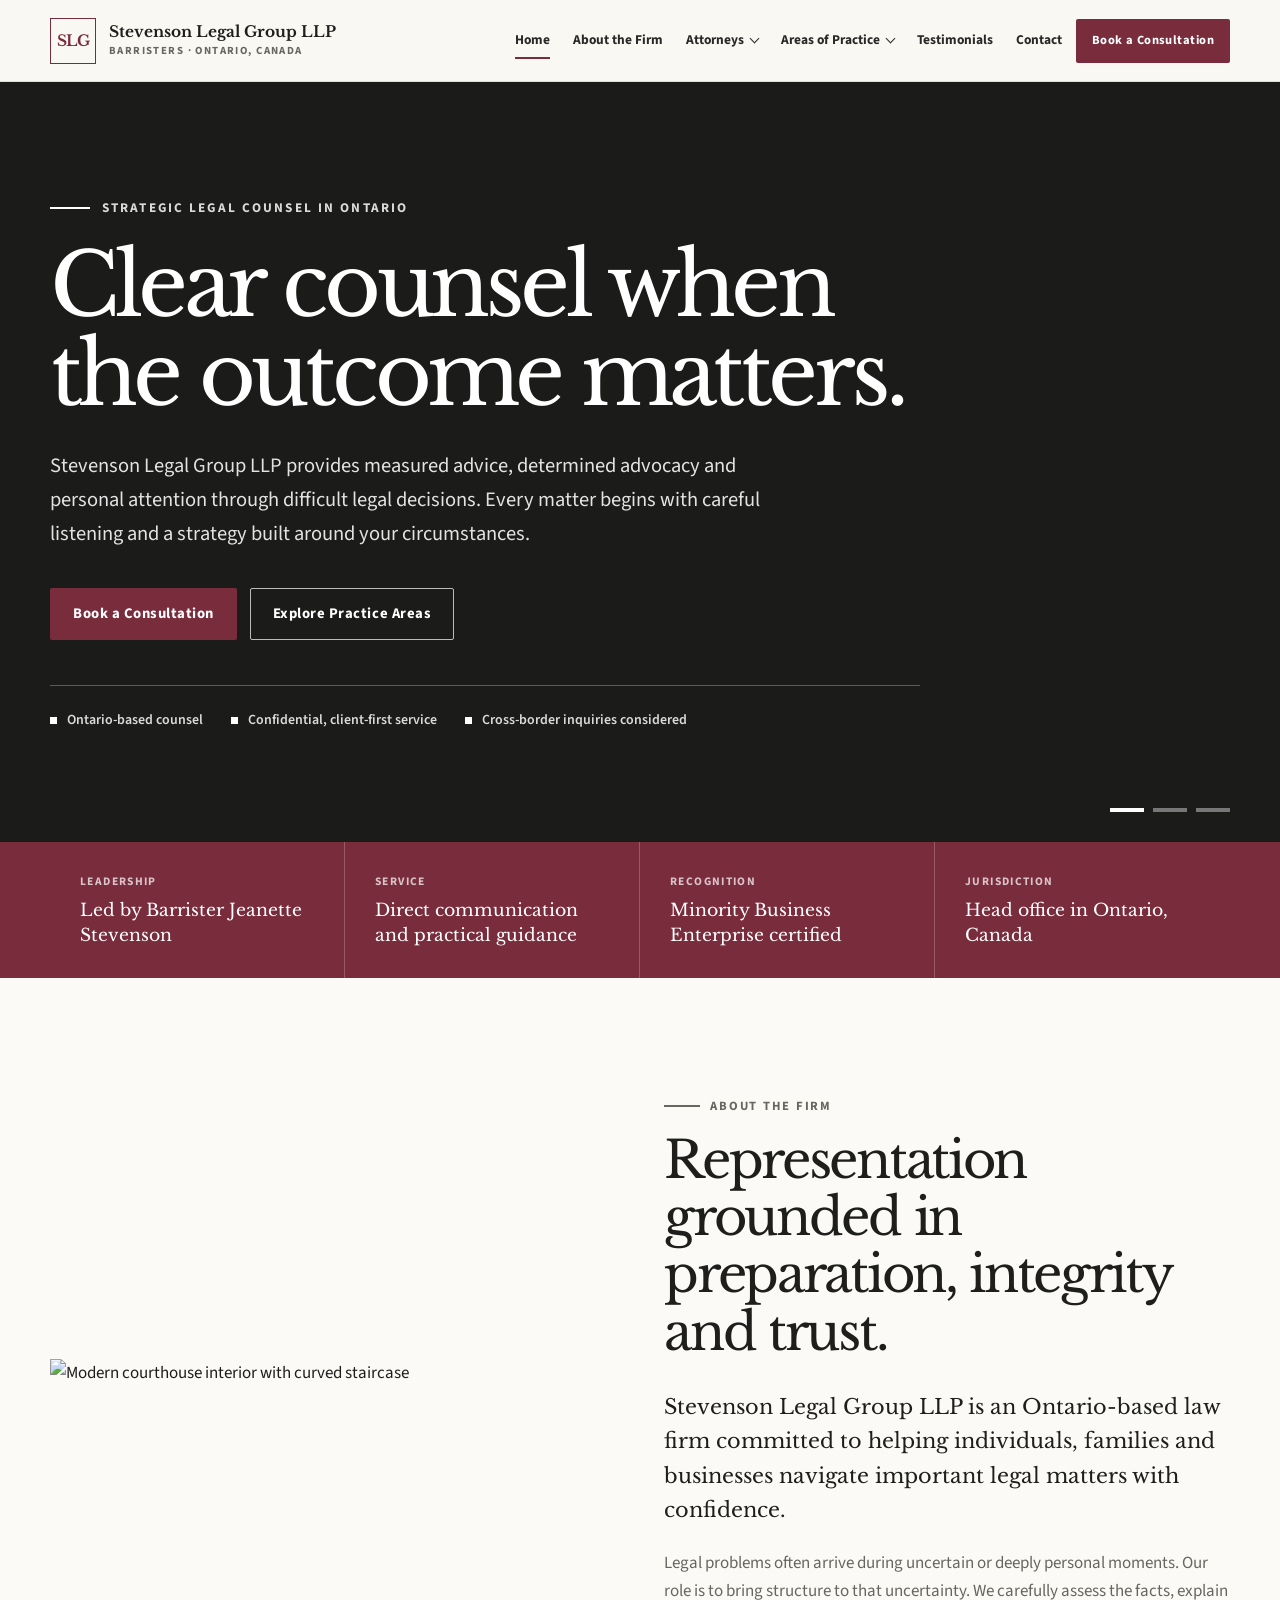
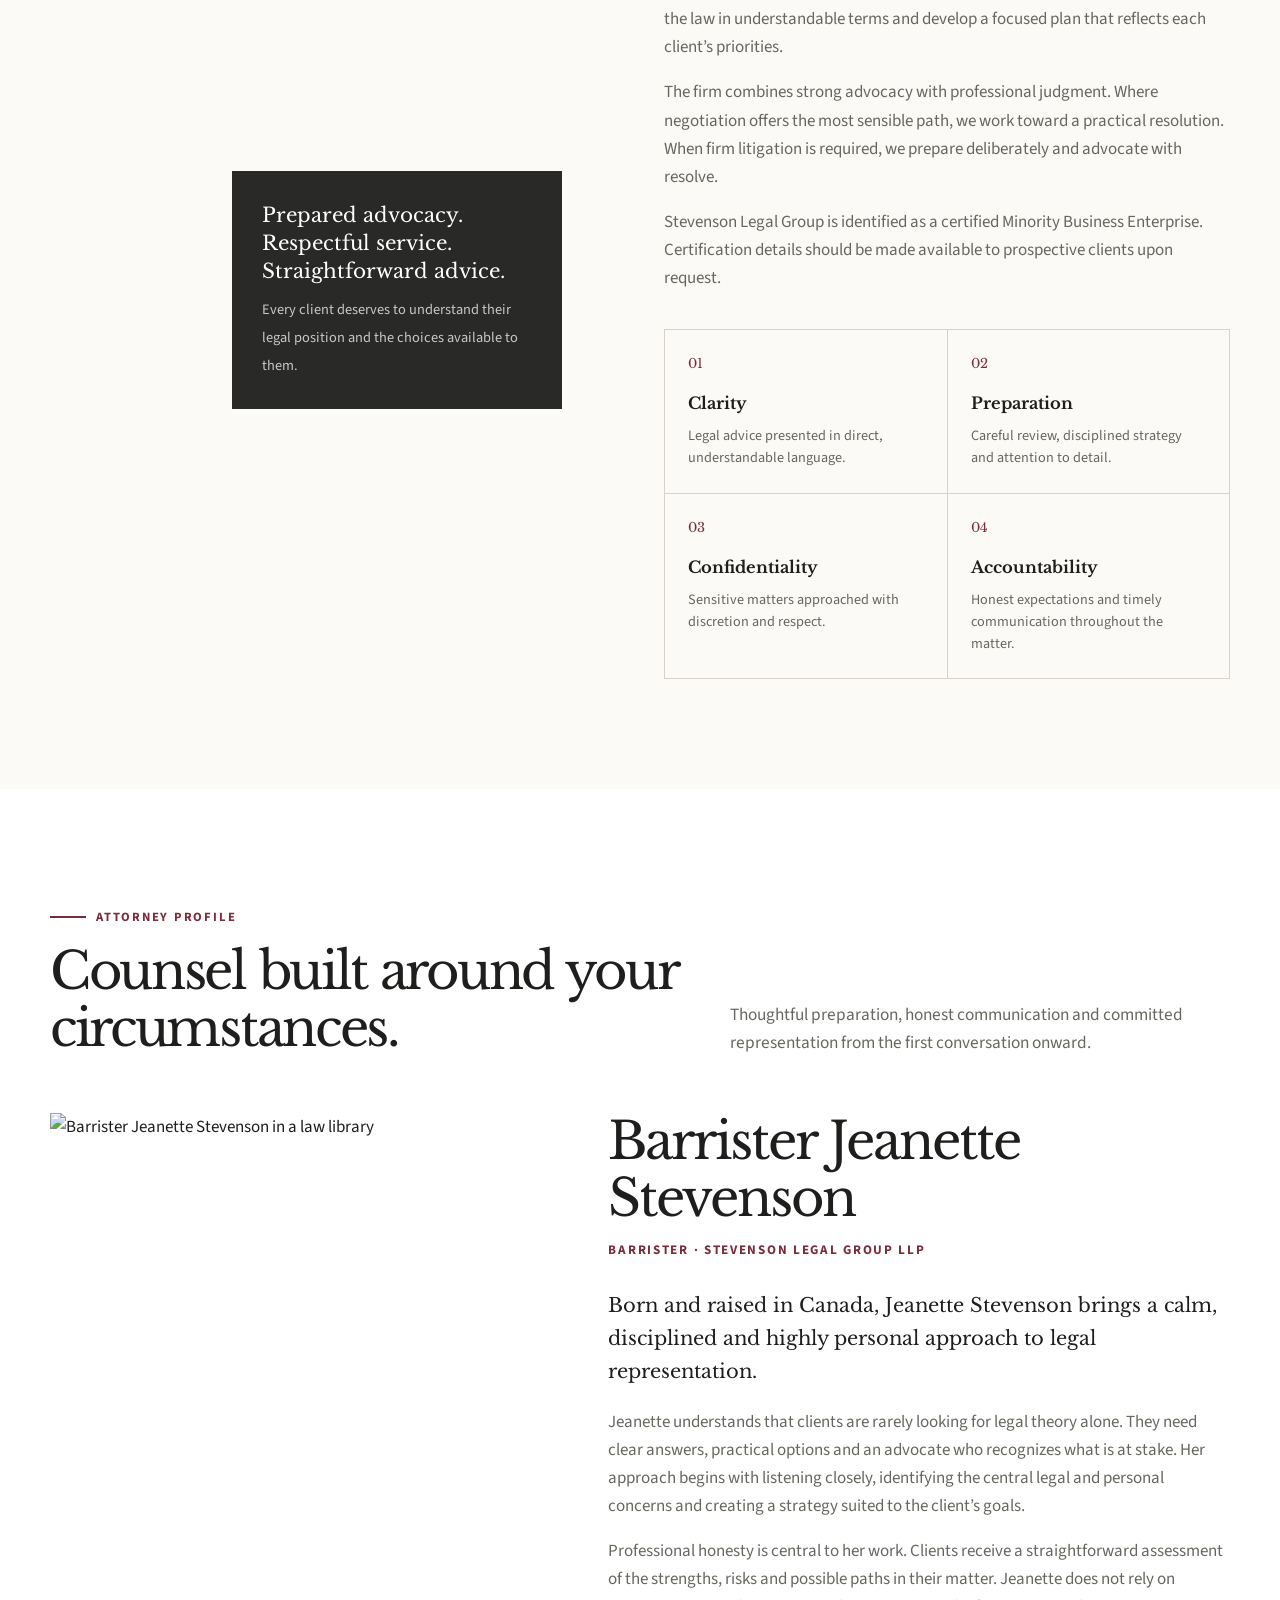
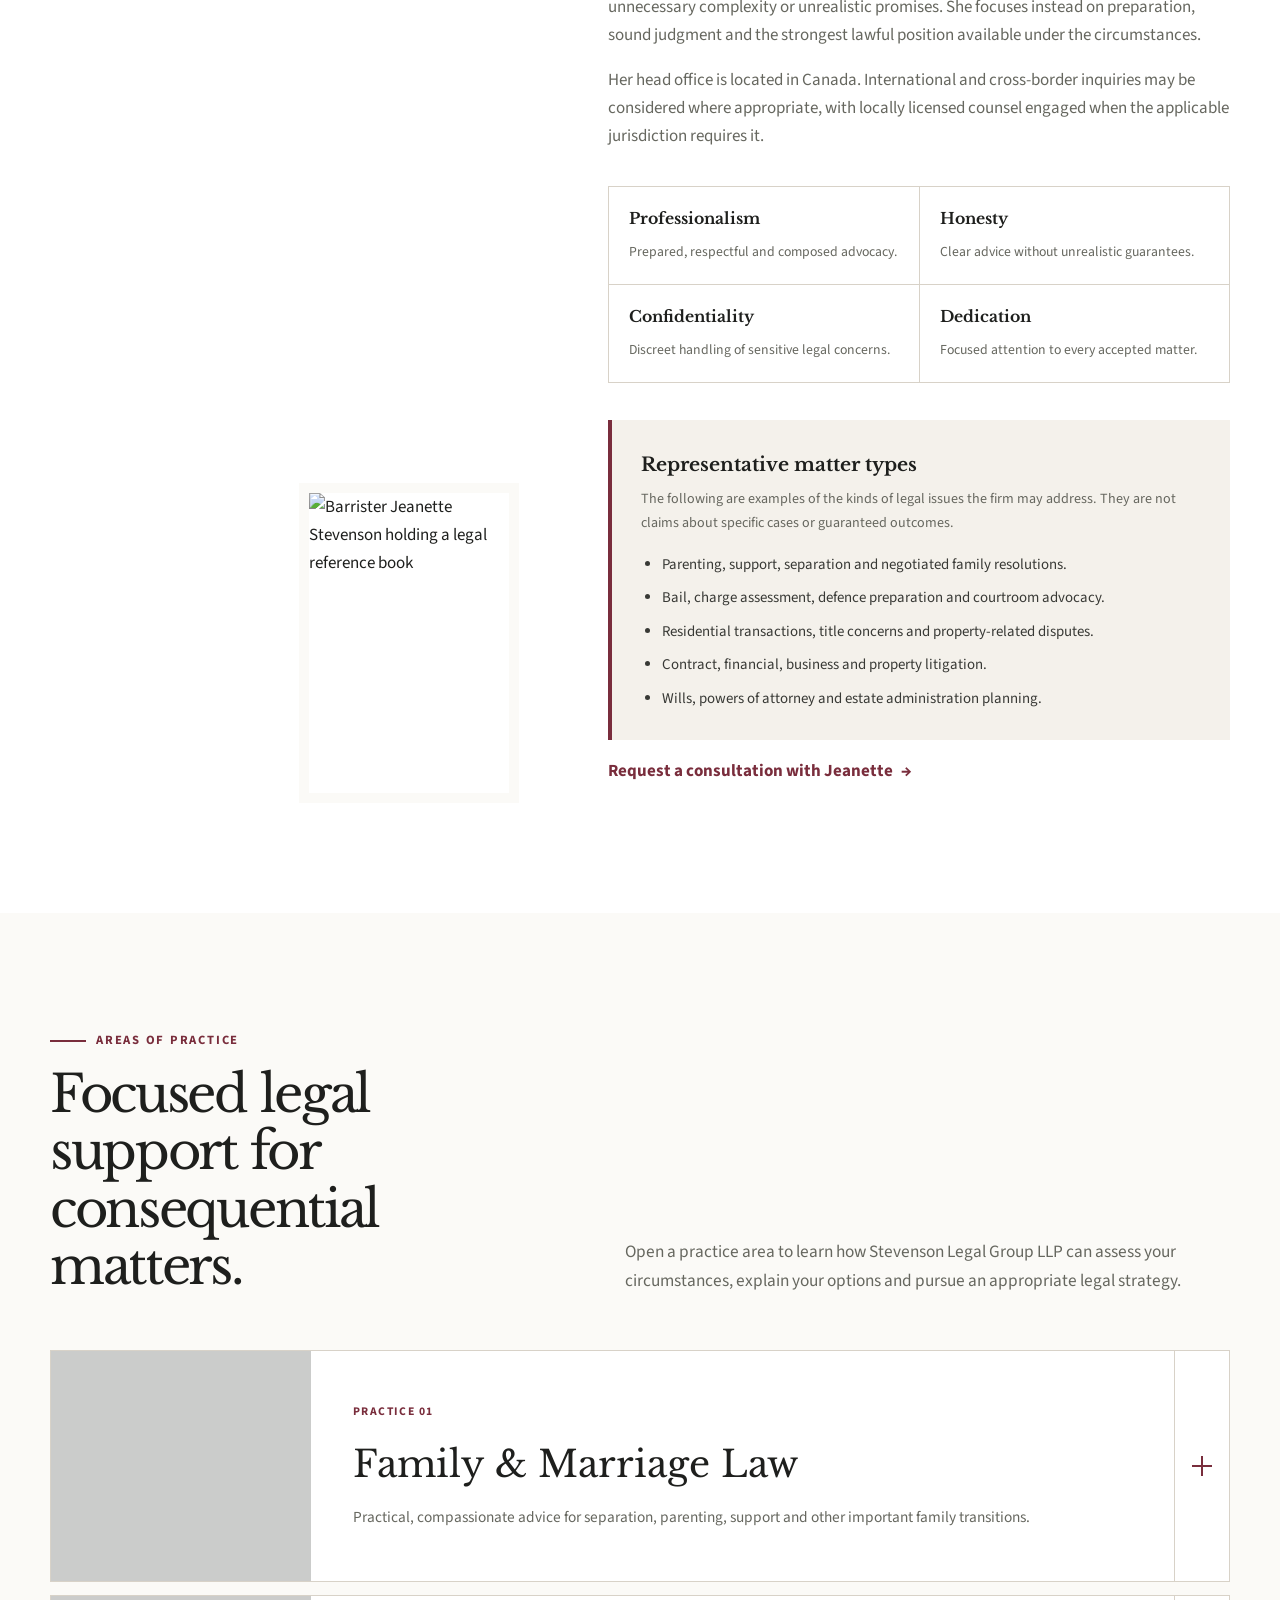
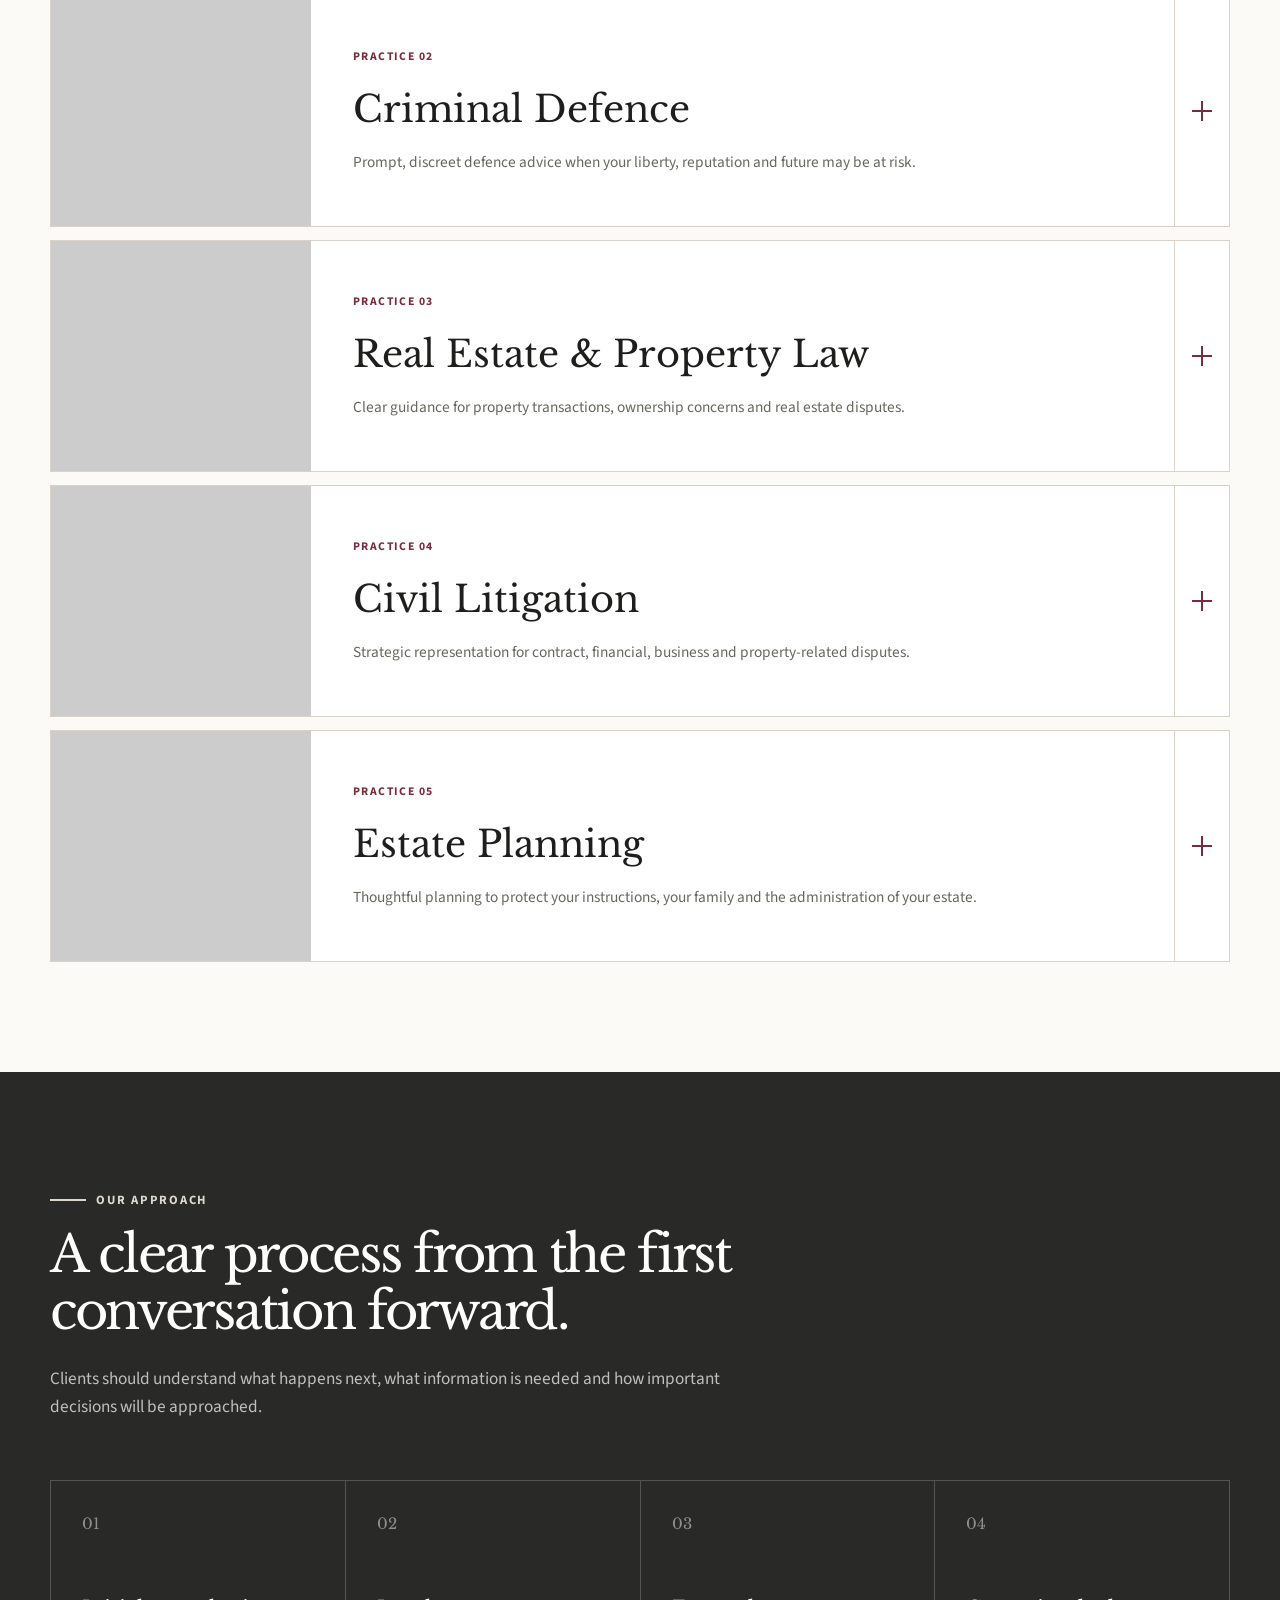
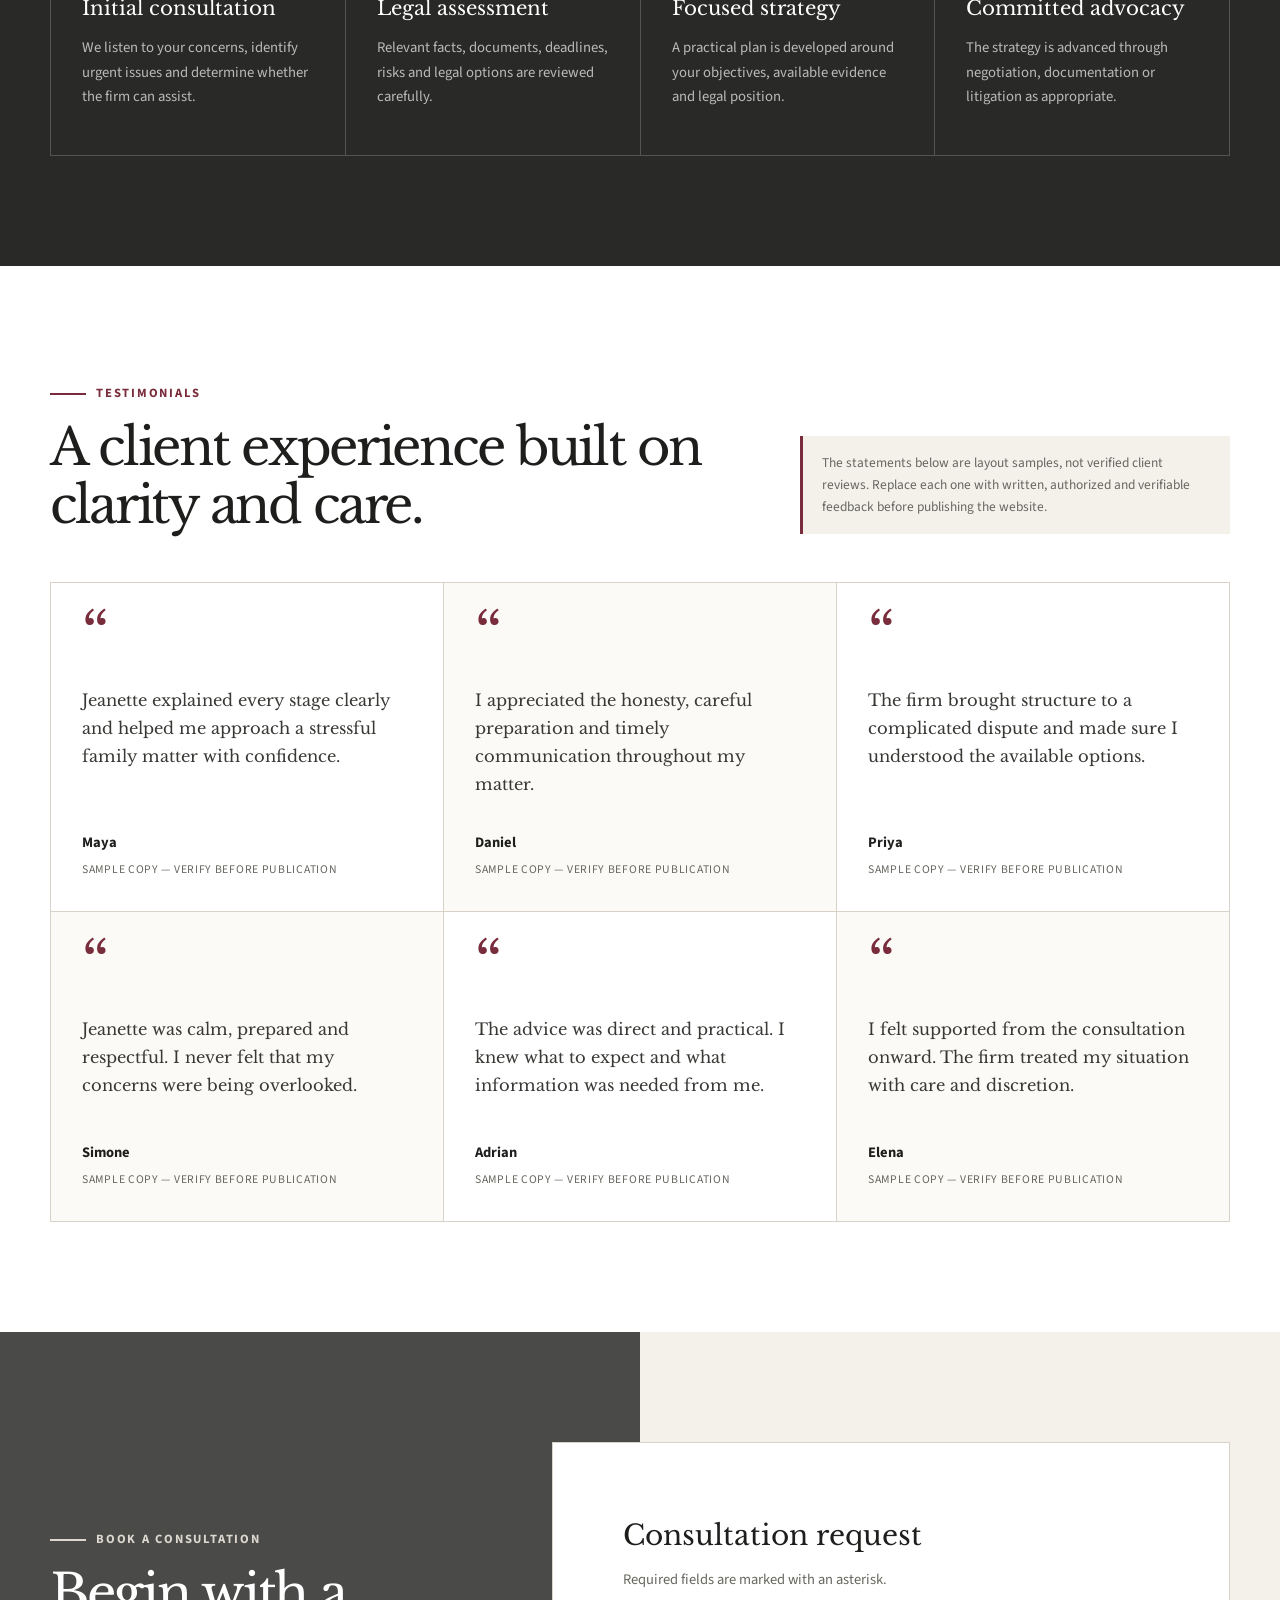
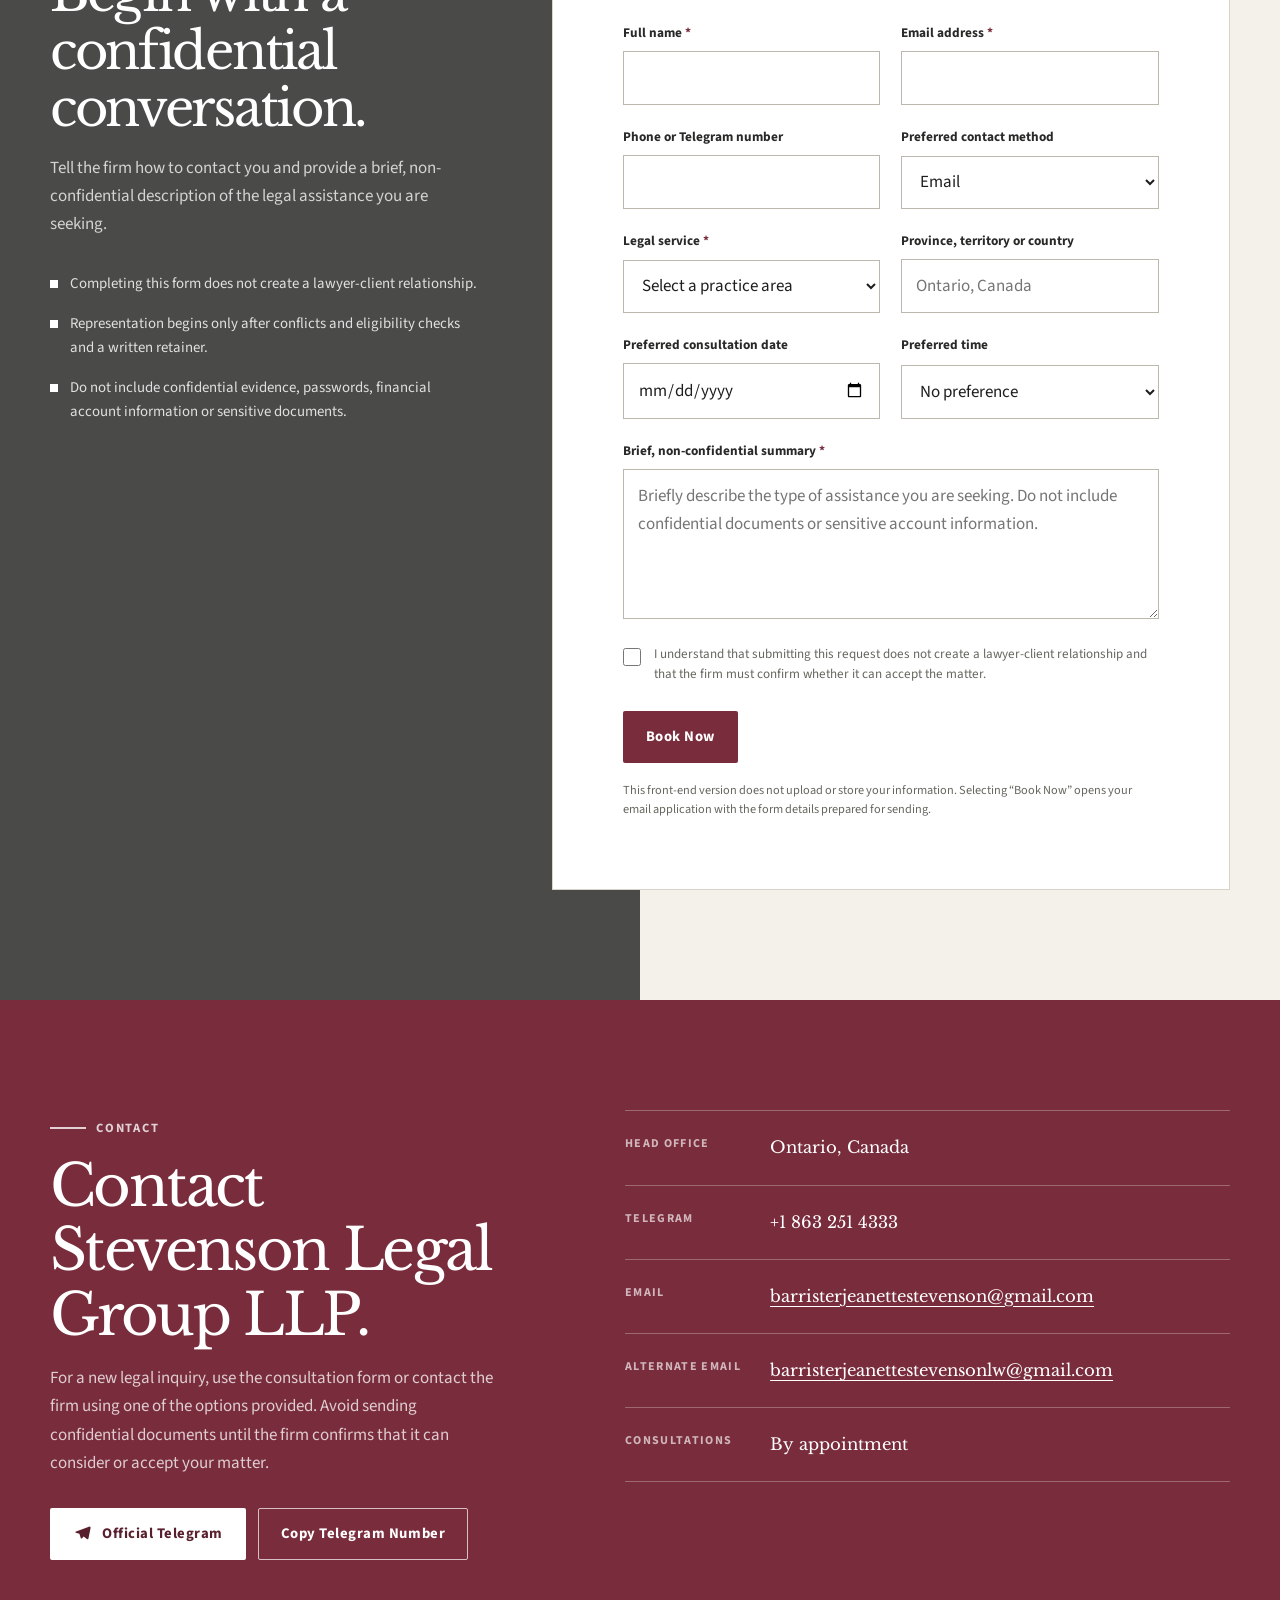
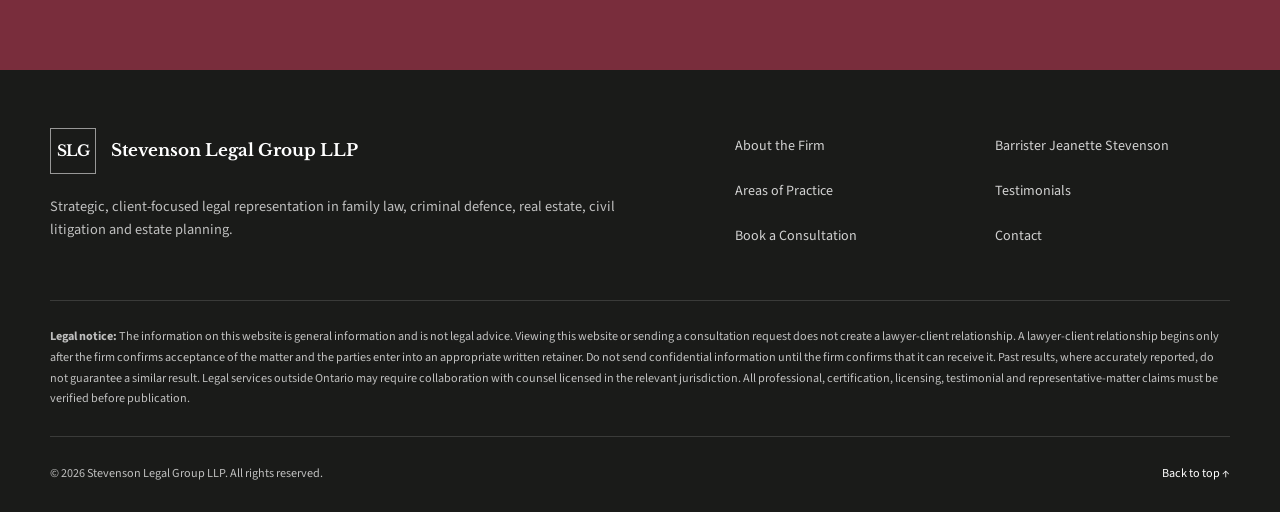
==== index.html @ b1e8b7df "Add files via upload" ====
<!DOCTYPE html>
<html lang="en-CA">
<head>
    <meta charset="UTF-8">

    <meta
        name="viewport"
        content="width=device-width, initial-scale=1, viewport-fit=cover"
    >

    <meta
        name="description"
        content="Stevenson Legal Group LLP provides thoughtful, strategic legal representation in family law, criminal defence, real estate, civil litigation and estate planning."
    >

    <meta name="theme-color" content="#f4f1eb">

    <title>Stevenson Legal Group LLP | Ontario Law Firm</title>

    <link rel="preconnect" href="https://fonts.googleapis.com">
    <link rel="preconnect" href="https://fonts.gstatic.com" crossorigin>

    <link
        href="https://fonts.googleapis.com/css2?family=Libre+Baskerville:wght@400;700&family=Source+Sans+3:wght@400;500;600;700&display=swap"
        rel="stylesheet"
    >

    <link
        rel="preload"
        as="image"
        href="assets/marble-stairs.jpg"
    >

    <link rel="stylesheet" href="style.css">

    <script type="application/ld+json">
    {
        "@context": "https://schema.org",
        "@type": "LegalService",
        "name": "Stevenson Legal Group LLP",
        "description": "Ontario law firm providing services in family law, criminal defence, real estate, civil litigation and estate planning.",
        "areaServed": {
            "@type": "AdministrativeArea",
            "name": "Ontario, Canada"
        },
        "email": [
            "barristerjeanettestevenson@gmail.com",
            "barristerjeanettestevensonlw@gmail.com"
        ],
        "sameAs": [
            "https://t.me/BARRISTER_JEANETT_STEVENSON_Esq"
        ],
        "employee": {
            "@type": "Person",
            "name": "Jeanette Stevenson",
            "jobTitle": "Barrister"
        },
        "knowsAbout": [
            "Family and Marriage Law",
            "Criminal Defence",
            "Real Estate and Property Law",
            "Civil Litigation",
            "Estate Planning"
        ]
    }
    </script>
</head>

<body>
    <a class="skip-link" href="#main-content">Skip to main content</a>

    <header class="site-header" id="top">
        <div class="container header-inner">
            <a class="brand" href="#home" aria-label="Stevenson Legal Group home">
                <span class="brand-mark" aria-hidden="true">SLG</span>

                <span class="brand-copy">
                    <span class="brand-name">Stevenson Legal Group LLP</span>
                    <span class="brand-type">Barristers · Ontario, Canada</span>
                </span>
            </a>

            <button
                class="menu-toggle"
                type="button"
                aria-label="Open navigation"
                aria-controls="primary-navigation"
                aria-expanded="false"
            >
                <span class="menu-toggle-lines" aria-hidden="true"></span>
            </button>

            <nav
                class="primary-nav"
                id="primary-navigation"
                aria-label="Primary navigation"
            >
                <a class="nav-link is-active" href="#home">Home</a>
                <a class="nav-link" href="about.html">About the Firm</a>

                <details class="nav-dropdown">
                    <summary>Attorneys</summary>

                    <div class="dropdown-menu">
                        <a href="jeanette-stevenson.html">
                            Barrister Jeanette Stevenson
                        </a>
                    </div>
                </details>

                <details class="nav-dropdown">
                    <summary>Areas of Practice</summary>

                    <div class="dropdown-menu dropdown-menu--wide">
                        <a href="family-marriage-law.html" data-practice="family-law">
                            Family &amp; Marriage Law
                        </a>

                        <a href="criminal-defence.html" data-practice="criminal-defence">
                            Criminal Defence
                        </a>

                        <a href="real-estate-property-law.html" data-practice="real-estate">
                            Real Estate &amp; Property Law
                        </a>

                        <a href="civil-litigation.html" data-practice="civil-litigation">
                            Civil Litigation
                        </a>

                        <a href="estate-planning.html" data-practice="estate-planning">
                            Estate Planning
                        </a>
                    </div>
                </details>

                <a class="nav-link" href="testimonials.html">Testimonials</a>
                <a class="nav-link" href="contact.html">Contact</a>

                <a class="button header-cta" href="consultation.html">
                    Book a Consultation
                </a>
            </nav>
        </div>
    </header>

    <main id="main-content">
        <section class="hero" id="home" aria-labelledby="hero-title">
            <div class="hero-slides" aria-hidden="true">
                <div class="hero-slide is-active"></div>
                <div class="hero-slide"></div>
                <div class="hero-slide"></div>
            </div>

            <div class="hero-overlay" aria-hidden="true"></div>

            <div class="container hero-inner">
                <div class="hero-content">
                    <p class="hero-kicker">Strategic legal counsel in Ontario</p>

                    <h1 id="hero-title">
                        Clear counsel when the outcome matters.
                    </h1>

                    <p class="hero-description">
                        Stevenson Legal Group LLP provides measured advice,
                        determined advocacy and personal attention through
                        difficult legal decisions. Every matter begins with
                        careful listening and a strategy built around your
                        circumstances.
                    </p>

                    <div class="hero-actions">
                        <a class="button" href="consultation.html">
                            Book a Consultation
                        </a>

                        <a class="button button--outline" href="practice-areas.html">
                            Explore Practice Areas
                        </a>
                    </div>

                    <div class="hero-facts" aria-label="Firm highlights">
                        <span class="hero-fact">Ontario-based counsel</span>
                        <span class="hero-fact">Confidential, client-first service</span>
                        <span class="hero-fact">Cross-border inquiries considered</span>
                    </div>
                </div>
            </div>

            <div class="hero-controls" aria-label="Cover image controls">
                <div class="container hero-controls-inner">
                    <button
                        class="hero-dot is-active"
                        type="button"
                        aria-label="Show cover image 1"
                        aria-pressed="true"
                        data-slide="0"
                    ></button>

                    <button
                        class="hero-dot"
                        type="button"
                        aria-label="Show cover image 2"
                        aria-pressed="false"
                        data-slide="1"
                    ></button>

                    <button
                        class="hero-dot"
                        type="button"
                        aria-label="Show cover image 3"
                        aria-pressed="false"
                        data-slide="2"
                    ></button>
                </div>
            </div>
        </section>

        <section class="trust-strip" aria-label="Firm commitments">
            <div class="container trust-grid">
                <div class="trust-item">
                    <span class="trust-label">Leadership</span>
                    <span class="trust-value">
                        Led by Barrister Jeanette Stevenson
                    </span>
                </div>

                <div class="trust-item">
                    <span class="trust-label">Service</span>
                    <span class="trust-value">
                        Direct communication and practical guidance
                    </span>
                </div>

                <div class="trust-item">
                    <span class="trust-label">Recognition</span>
                    <span class="trust-value">
                        Minority Business Enterprise certified
                    </span>
                </div>

                <div class="trust-item">
                    <span class="trust-label">Jurisdiction</span>
                    <span class="trust-value">
                        Head office in Ontario, Canada
                    </span>
                </div>
            </div>
        </section>

        <section class="section section--light" id="about">
            <div class="container about-layout">
                <div class="about-image reveal">
                    <img
                        src="assets/modern-courthouse.jpg"
                        alt="Modern courthouse interior with curved staircase"
                        loading="lazy"
                    >

                    <div class="about-note">
                        <strong>
                            Prepared advocacy. Respectful service. Straightforward advice.
                        </strong>

                        <span>
                            Every client deserves to understand their legal position
                            and the choices available to them.
                        </span>
                    </div>
                </div>

                <div class="about-copy reveal">
                    <p class="eyebrow">About the Firm</p>

                    <h2 class="section-title">
                        Representation grounded in preparation, integrity and trust.
                    </h2>

                    <p class="lead">
                        Stevenson Legal Group LLP is an Ontario-based law firm
                        committed to helping individuals, families and businesses
                        navigate important legal matters with confidence.
                    </p>

                    <p>
                        Legal problems often arrive during uncertain or deeply
                        personal moments. Our role is to bring structure to that
                        uncertainty. We carefully assess the facts, explain the law
                        in understandable terms and develop a focused plan that
                        reflects each client’s priorities.
                    </p>

                    <p>
                        The firm combines strong advocacy with professional
                        judgment. Where negotiation offers the most sensible path,
                        we work toward a practical resolution. When firm litigation
                        is required, we prepare deliberately and advocate with
                        resolve.
                    </p>

                    <p>
                        Stevenson Legal Group is identified as a certified Minority
                        Business Enterprise. Certification details should be made
                        available to prospective clients upon request.
                    </p>

                    <div class="principles">
                        <article class="principle">
                            <span class="principle-number">01</span>
                            <h3>Clarity</h3>
                            <p>
                                Legal advice presented in direct, understandable
                                language.
                            </p>
                        </article>

                        <article class="principle">
                            <span class="principle-number">02</span>
                            <h3>Preparation</h3>
                            <p>
                                Careful review, disciplined strategy and attention
                                to detail.
                            </p>
                        </article>

                        <article class="principle">
                            <span class="principle-number">03</span>
                            <h3>Confidentiality</h3>
                            <p>
                                Sensitive matters approached with discretion and
                                respect.
                            </p>
                        </article>

                        <article class="principle">
                            <span class="principle-number">04</span>
                            <h3>Accountability</h3>
                            <p>
                                Honest expectations and timely communication
                                throughout the matter.
                            </p>
                        </article>
                    </div>
                </div>
            </div>
        </section>

        <section
            class="section section--white"
            id="jeanette-stevenson"
            aria-labelledby="attorney-title"
        >
            <div class="container">
                <div class="attorney-heading reveal">
                    <div>
                        <p class="eyebrow">Attorney Profile</p>

                        <h2 class="section-title" id="attorney-title">
                            Counsel built around your circumstances.
                        </h2>
                    </div>

                    <p class="section-intro">
                        Thoughtful preparation, honest communication and committed
                        representation from the first conversation onward.
                    </p>
                </div>

                <div class="attorney-layout">
                    <div class="attorney-images reveal">
                        <img
                            class="attorney-main-image"
                            src="assets/jeanette-library.jpg"
                            alt="Barrister Jeanette Stevenson in a law library"
                            loading="lazy"
                        >

                        <img
                            class="attorney-secondary-image"
                            src="assets/jeanette-archbold.jpg"
                            alt="Barrister Jeanette Stevenson holding a legal reference book"
                            loading="lazy"
                        >
                    </div>

                    <article class="attorney-copy reveal">
                        <h3 class="attorney-name">
                            Barrister Jeanette Stevenson
                        </h3>

                        <span class="attorney-role">
                            Barrister · Stevenson Legal Group LLP
                        </span>

                        <p class="attorney-lead">
                            Born and raised in Canada, Jeanette Stevenson brings a
                            calm, disciplined and highly personal approach to legal
                            representation.
                        </p>

                        <p>
                            Jeanette understands that clients are rarely looking
                            for legal theory alone. They need clear answers,
                            practical options and an advocate who recognizes what
                            is at stake. Her approach begins with listening closely,
                            identifying the central legal and personal concerns and
                            creating a strategy suited to the client’s goals.
                        </p>

                        <p>
                            Professional honesty is central to her work. Clients
                            receive a straightforward assessment of the strengths,
                            risks and possible paths in their matter. Jeanette does
                            not rely on unnecessary complexity or unrealistic
                            promises. She focuses instead on preparation, sound
                            judgment and the strongest lawful position available
                            under the circumstances.
                        </p>

                        <p>
                            Her head office is located in Canada. International and
                            cross-border inquiries may be considered where
                            appropriate, with locally licensed counsel engaged when
                            the applicable jurisdiction requires it.
                        </p>

                        <div class="attorney-values">
                            <div class="attorney-value">
                                <strong>Professionalism</strong>
                                <span>Prepared, respectful and composed advocacy.</span>
                            </div>

                            <div class="attorney-value">
                                <strong>Honesty</strong>
                                <span>Clear advice without unrealistic guarantees.</span>
                            </div>

                            <div class="attorney-value">
                                <strong>Confidentiality</strong>
                                <span>Discreet handling of sensitive legal concerns.</span>
                            </div>

                            <div class="attorney-value">
                                <strong>Dedication</strong>
                                <span>Focused attention to every accepted matter.</span>
                            </div>
                        </div>

                        <div class="matter-types">
                            <h3>Representative matter types</h3>

                            <p>
                                The following are examples of the kinds of legal
                                issues the firm may address. They are not claims
                                about specific cases or guaranteed outcomes.
                            </p>

                            <ul>
                                <li>
                                    Parenting, support, separation and negotiated
                                    family resolutions.
                                </li>

                                <li>
                                    Bail, charge assessment, defence preparation and
                                    courtroom advocacy.
                                </li>

                                <li>
                                    Residential transactions, title concerns and
                                    property-related disputes.
                                </li>

                                <li>
                                    Contract, financial, business and property
                                    litigation.
                                </li>

                                <li>
                                    Wills, powers of attorney and estate
                                    administration planning.
                                </li>
                            </ul>
                        </div>

                        <p>
                            <a class="text-link" href="consultation.html">
                                Request a consultation with Jeanette
                            </a>
                        </p>
                    </article>
                </div>
            </div>
        </section>

        <section
            class="section section--light"
            id="practice-areas"
            aria-labelledby="practice-title"
        >
            <div class="container">
                <div class="practice-header reveal">
                    <div>
                        <p class="eyebrow">Areas of Practice</p>

                        <h2 class="section-title" id="practice-title">
                            Focused legal support for consequential matters.
                        </h2>
                    </div>

                    <p class="section-intro">
                        Open a practice area to learn how Stevenson Legal Group LLP
                        can assess your circumstances, explain your options and
                        pursue an appropriate legal strategy.
                    </p>
                </div>

                <div class="practice-list">
                    <details class="practice-card reveal" id="family-law">
                        <summary>
                            <span
                                class="practice-image"
                                role="img"
                                aria-label="Courthouse atrium"
                            ></span>

                            <span class="practice-summary-copy">
                                <span class="practice-number">Practice 01</span>
                                <h3>Family &amp; Marriage Law</h3>
                                <p>
                                    Practical, compassionate advice for separation,
                                    parenting, support and other important family
                                    transitions.
                                </p>
                            </span>

                            <span class="practice-toggle" aria-hidden="true"></span>
                        </summary>

                        <div class="practice-body">
                            <div>
                                <h4>
                                    Protecting your future while addressing what
                                    matters now
                                </h4>

                                <p>
                                    Family disputes can affect your children,
                                    finances, home and sense of stability. Stevenson
                                    Legal Group approaches these matters with care,
                                    discretion and a clear understanding that no two
                                    families are alike.
                                </p>

                                <p>
                                    The firm helps clients understand their legal
                                    rights and responsibilities, organize the
                                    information needed for informed decisions and
                                    evaluate negotiation, mediation and litigation
                                    options.
                                </p>

                                <ul>
                                    <li>Separation and divorce planning</li>
                                    <li>Parenting time and decision-making issues</li>
                                    <li>Child and spousal support concerns</li>
                                    <li>Property division and financial disclosure</li>
                                    <li>Marriage and separation agreements</li>
                                    <li>Urgent motions and protective legal steps</li>
                                </ul>
                            </div>

                            <aside class="practice-aside">
                                <strong>How the firm helps</strong>

                                <p>
                                    We identify the central legal issues, establish
                                    practical priorities and work toward a durable
                                    resolution while remaining prepared to litigate
                                    when necessary.
                                </p>

                                <a class="button button--light" href="consultation.html">
                                    Discuss a Family Matter
                                </a>
                            </aside>
                        </div>
                    </details>

                    <details class="practice-card reveal" id="criminal-defence">
                        <summary>
                            <span
                                class="practice-image"
                                role="img"
                                aria-label="Wooden judicial gavel"
                            ></span>

                            <span class="practice-summary-copy">
                                <span class="practice-number">Practice 02</span>
                                <h3>Criminal Defence</h3>
                                <p>
                                    Prompt, discreet defence advice when your
                                    liberty, reputation and future may be at risk.
                                </p>
                            </span>

                            <span class="practice-toggle" aria-hidden="true"></span>
                        </summary>

                        <div class="practice-body">
                            <div>
                                <h4>
                                    Early preparation can shape the direction of a
                                    defence
                                </h4>

                                <p>
                                    Being investigated, arrested or charged can be
                                    overwhelming. It is important to understand the
                                    allegations, the court process and the decisions
                                    that may affect your case before taking action.
                                </p>

                                <p>
                                    Stevenson Legal Group examines the available
                                    evidence, procedural history and legal issues,
                                    while helping clients prepare for each stage of
                                    the process.
                                </p>

                                <ul>
                                    <li>Pre-charge and investigation advice</li>
                                    <li>Bail and release-related matters</li>
                                    <li>Evidence and disclosure review</li>
                                    <li>Charter and procedural issues</li>
                                    <li>Negotiation and resolution discussions</li>
                                    <li>Trial preparation and courtroom advocacy</li>
                                </ul>
                            </div>

                            <aside class="practice-aside">
                                <strong>How the firm helps</strong>

                                <p>
                                    We respond promptly, preserve confidentiality,
                                    test the prosecution’s position and prepare a
                                    defence based on the evidence and applicable law.
                                </p>

                                <a class="button button--light" href="consultation.html">
                                    Request Defence Counsel
                                </a>
                            </aside>
                        </div>
                    </details>

                    <details class="practice-card reveal" id="real-estate">
                        <summary>
                            <span
                                class="practice-image"
                                role="img"
                                aria-label="Commercial buildings viewed from below"
                            ></span>

                            <span class="practice-summary-copy">
                                <span class="practice-number">Practice 03</span>
                                <h3>Real Estate &amp; Property Law</h3>
                                <p>
                                    Clear guidance for property transactions,
                                    ownership concerns and real estate disputes.
                                </p>
                            </span>

                            <span class="practice-toggle" aria-hidden="true"></span>
                        </summary>

                        <div class="practice-body">
                            <div>
                                <h4>
                                    Protecting the legal and financial value of your
                                    property decisions
                                </h4>

                                <p>
                                    Real estate matters involve important deadlines,
                                    detailed documents and significant financial
                                    commitments. A careful legal review can identify
                                    issues before they develop into costly disputes.
                                </p>

                                <p>
                                    Stevenson Legal Group assists with transaction
                                    planning, document review and disputes involving
                                    ownership, contracts, boundaries and other
                                    property interests.
                                </p>

                                <ul>
                                    <li>Residential purchase and sale matters</li>
                                    <li>Agreement and document review</li>
                                    <li>Title and ownership concerns</li>
                                    <li>Co-ownership and partition disputes</li>
                                    <li>Boundary, access and easement issues</li>
                                    <li>Failed transactions and contract disputes</li>
                                </ul>
                            </div>

                            <aside class="practice-aside">
                                <strong>How the firm helps</strong>

                                <p>
                                    We review the legal structure of the transaction
                                    or dispute, identify exposure and seek a practical
                                    path that protects the client’s property interest.
                                </p>

                                <a class="button button--light" href="consultation.html">
                                    Discuss a Property Matter
                                </a>
                            </aside>
                        </div>
                    </details>

                    <details class="practice-card reveal" id="civil-litigation">
                        <summary>
                            <span
                                class="practice-image"
                                role="img"
                                aria-label="Traditional courthouse columns"
                            ></span>

                            <span class="practice-summary-copy">
                                <span class="practice-number">Practice 04</span>
                                <h3>Civil Litigation</h3>
                                <p>
                                    Strategic representation for contract, financial,
                                    business and property-related disputes.
                                </p>
                            </span>

                            <span class="practice-toggle" aria-hidden="true"></span>
                        </summary>

                        <div class="practice-body">
                            <div>
                                <h4>
                                    A disciplined strategy for resolving serious
                                    disputes
                                </h4>

                                <p>
                                    Litigation requires more than filing documents.
                                    It requires a clear theory of the case, reliable
                                    evidence, realistic risk assessment and a plan
                                    for each stage of the proceeding.
                                </p>

                                <p>
                                    Stevenson Legal Group evaluates the legal and
                                    commercial considerations affecting the dispute,
                                    including cost, timing, evidence, enforceability
                                    and settlement opportunities.
                                </p>

                                <ul>
                                    <li>Contract and payment disputes</li>
                                    <li>Business and commercial claims</li>
                                    <li>Property-related litigation</li>
                                    <li>Negligence and financial loss claims</li>
                                    <li>Demand letters and settlement negotiation</li>
                                    <li>Motions, hearings and trial preparation</li>
                                </ul>
                            </div>

                            <aside class="practice-aside">
                                <strong>How the firm helps</strong>

                                <p>
                                    We identify the strongest available arguments,
                                    build the evidence carefully and pursue a
                                    proportionate resolution through negotiation or
                                    litigation.
                                </p>

                                <a class="button button--light" href="consultation.html">
                                    Discuss a Civil Dispute
                                </a>
                            </aside>
                        </div>
                    </details>

                    <details class="practice-card reveal" id="estate-planning">
                        <summary>
                            <span
                                class="practice-image"
                                role="img"
                                aria-label="Shelves of legal books"
                            ></span>

                            <span class="practice-summary-copy">
                                <span class="practice-number">Practice 05</span>
                                <h3>Estate Planning</h3>
                                <p>
                                    Thoughtful planning to protect your instructions,
                                    your family and the administration of your estate.
                                </p>
                            </span>

                            <span class="practice-toggle" aria-hidden="true"></span>
                        </summary>

                        <div class="practice-body">
                            <div>
                                <h4>
                                    Clear documents for important personal decisions
                                </h4>

                                <p>
                                    A well-considered estate plan can help reduce
                                    uncertainty, protect intended beneficiaries and
                                    provide guidance to the people responsible for
                                    carrying out your wishes.
                                </p>

                                <p>
                                    Stevenson Legal Group helps clients consider
                                    family circumstances, assets, decision-making
                                    needs and administration concerns before
                                    preparing or updating estate documents.
                                </p>

                                <ul>
                                    <li>Wills and estate-planning reviews</li>
                                    <li>Powers of attorney</li>
                                    <li>Executor and trustee considerations</li>
                                    <li>Beneficiary and family planning concerns</li>
                                    <li>Estate administration guidance</li>
                                    <li>Planning after major life changes</li>
                                </ul>
                            </div>

                            <aside class="practice-aside">
                                <strong>How the firm helps</strong>

                                <p>
                                    We translate your instructions into clear legal
                                    documents and identify issues that could otherwise
                                    create confusion or conflict.
                                </p>

                                <a class="button button--light" href="consultation.html">
                                    Plan Your Estate
                                </a>
                            </aside>
                        </div>
                    </details>
                </div>
            </div>
        </section>

        <section class="section process" aria-labelledby="process-title">
            <div class="container">
                <p class="eyebrow">Our Approach</p>

                <h2 class="section-title" id="process-title">
                    A clear process from the first conversation forward.
                </h2>

                <p class="section-intro">
                    Clients should understand what happens next, what information
                    is needed and how important decisions will be approached.
                </p>

                <div class="process-grid">
                    <article class="process-step reveal">
                        <span>01</span>
                        <h3>Initial consultation</h3>
                        <p>
                            We listen to your concerns, identify urgent issues and
                            determine whether the firm can assist.
                        </p>
                    </article>

                    <article class="process-step reveal">
                        <span>02</span>
                        <h3>Legal assessment</h3>
                        <p>
                            Relevant facts, documents, deadlines, risks and legal
                            options are reviewed carefully.
                        </p>
                    </article>

                    <article class="process-step reveal">
                        <span>03</span>
                        <h3>Focused strategy</h3>
                        <p>
                            A practical plan is developed around your objectives,
                            available evidence and legal position.
                        </p>
                    </article>

                    <article class="process-step reveal">
                        <span>04</span>
                        <h3>Committed advocacy</h3>
                        <p>
                            The strategy is advanced through negotiation,
                            documentation or litigation as appropriate.
                        </p>
                    </article>
                </div>
            </div>
        </section>

        <section
            class="section section--white"
            id="testimonials"
            aria-labelledby="testimonial-title"
        >
            <div class="container">
                <div class="testimonial-heading reveal">
                    <div>
                        <p class="eyebrow">Testimonials</p>

                        <h2 class="section-title" id="testimonial-title">
                            A client experience built on clarity and care.
                        </h2>
                    </div>

                    <div class="draft-notice">
                        The statements below are layout samples, not verified client
                        reviews. Replace each one with written, authorized and
                        verifiable feedback before publishing the website.
                    </div>
                </div>

                <div class="testimonial-grid">
                    <article class="testimonial reveal">
                        <div>
                            <span class="quote-mark" aria-hidden="true">“</span>

                            <blockquote>
                                Jeanette explained every stage clearly and helped me
                                approach a stressful family matter with confidence.
                            </blockquote>
                        </div>

                        <footer>
                            <span class="testimonial-name">Maya</span>
                            <span class="testimonial-label">
                                Sample copy — verify before publication
                            </span>
                        </footer>
                    </article>

                    <article class="testimonial reveal">
                        <div>
                            <span class="quote-mark" aria-hidden="true">“</span>

                            <blockquote>
                                I appreciated the honesty, careful preparation and
                                timely communication throughout my matter.
                            </blockquote>
                        </div>

                        <footer>
                            <span class="testimonial-name">Daniel</span>
                            <span class="testimonial-label">
                                Sample copy — verify before publication
                            </span>
                        </footer>
                    </article>

                    <article class="testimonial reveal">
                        <div>
                            <span class="quote-mark" aria-hidden="true">“</span>

                            <blockquote>
                                The firm brought structure to a complicated dispute
                                and made sure I understood the available options.
                            </blockquote>
                        </div>

                        <footer>
                            <span class="testimonial-name">Priya</span>
                            <span class="testimonial-label">
                                Sample copy — verify before publication
                            </span>
                        </footer>
                    </article>

                    <article class="testimonial reveal">
                        <div>
                            <span class="quote-mark" aria-hidden="true">“</span>

                            <blockquote>
                                Jeanette was calm, prepared and respectful. I never
                                felt that my concerns were being overlooked.
                            </blockquote>
                        </div>

                        <footer>
                            <span class="testimonial-name">Simone</span>
                            <span class="testimonial-label">
                                Sample copy — verify before publication
                            </span>
                        </footer>
                    </article>

                    <article class="testimonial reveal">
                        <div>
                            <span class="quote-mark" aria-hidden="true">“</span>

                            <blockquote>
                                The advice was direct and practical. I knew what to
                                expect and what information was needed from me.
                            </blockquote>
                        </div>

                        <footer>
                            <span class="testimonial-name">Adrian</span>
                            <span class="testimonial-label">
                                Sample copy — verify before publication
                            </span>
                        </footer>
                    </article>

                    <article class="testimonial reveal">
                        <div>
                            <span class="quote-mark" aria-hidden="true">“</span>

                            <blockquote>
                                I felt supported from the consultation onward. The
                                firm treated my situation with care and discretion.
                            </blockquote>
                        </div>

                        <footer>
                            <span class="testimonial-name">Elena</span>
                            <span class="testimonial-label">
                                Sample copy — verify before publication
                            </span>
                        </footer>
                    </article>
                </div>
            </div>
        </section>

        <section
            class="section consultation"
            id="consultation"
            aria-labelledby="consultation-title"
        >
            <div class="container consultation-layout">
                <div class="consultation-copy reveal">
                    <p class="eyebrow">Book a Consultation</p>

                    <h2 class="section-title" id="consultation-title">
                        Begin with a confidential conversation.
                    </h2>

                    <p>
                        Tell the firm how to contact you and provide a brief,
                        non-confidential description of the legal assistance you
                        are seeking.
                    </p>

                    <ul class="consultation-points">
                        <li>
                            Completing this form does not create a lawyer-client
                            relationship.
                        </li>

                        <li>
                            Representation begins only after conflicts and
                            eligibility checks and a written retainer.
                        </li>

                        <li>
                            Do not include confidential evidence, passwords,
                            financial account information or sensitive documents.
                        </li>
                    </ul>
                </div>

                <div class="consultation-form-wrap reveal">
                    <h3>Consultation request</h3>

                    <p class="form-intro">
                        Required fields are marked with an asterisk.
                    </p>

                    <form id="consultation-form" novalidate>
                        <div class="form-grid">
                            <div class="form-field">
                                <label for="full-name">
                                    Full name <span class="required">*</span>
                                </label>

                                <input
                                    id="full-name"
                                    name="fullName"
                                    type="text"
                                    autocomplete="name"
                                    required
                                >
                            </div>

                            <div class="form-field">
                                <label for="email">
                                    Email address <span class="required">*</span>
                                </label>

                                <input
                                    id="email"
                                    name="email"
                                    type="email"
                                    autocomplete="email"
                                    required
                                >
                            </div>

                            <div class="form-field">
                                <label for="phone">Phone or Telegram number</label>

                                <input
                                    id="phone"
                                    name="phone"
                                    type="tel"
                                    autocomplete="tel"
                                >
                            </div>

                            <div class="form-field">
                                <label for="contact-method">
                                    Preferred contact method
                                </label>

                                <select id="contact-method" name="contactMethod">
                                    <option value="Email">Email</option>
                                    <option value="Telegram">Telegram</option>
                                    <option value="Telephone">Telephone</option>
                                </select>
                            </div>

                            <div class="form-field">
                                <label for="service">
                                    Legal service <span class="required">*</span>
                                </label>

                                <select id="service" name="service" required>
                                    <option value="">Select a practice area</option>
                                    <option value="Family & Marriage Law">
                                        Family &amp; Marriage Law
                                    </option>
                                    <option value="Criminal Defence">
                                        Criminal Defence
                                    </option>
                                    <option value="Real Estate & Property Law">
                                        Real Estate &amp; Property Law
                                    </option>
                                    <option value="Civil Litigation">
                                        Civil Litigation
                                    </option>
                                    <option value="Estate Planning">
                                        Estate Planning
                                    </option>
                                </select>
                            </div>

                            <div class="form-field">
                                <label for="location">
                                    Province, territory or country
                                </label>

                                <input
                                    id="location"
                                    name="location"
                                    type="text"
                                    autocomplete="country-name"
                                    placeholder="Ontario, Canada"
                                >
                            </div>

                            <div class="form-field">
                                <label for="preferred-date">
                                    Preferred consultation date
                                </label>

                                <input
                                    id="preferred-date"
                                    name="preferredDate"
                                    type="date"
                                >
                            </div>

                            <div class="form-field">
                                <label for="preferred-time">
                                    Preferred time
                                </label>

                                <select id="preferred-time" name="preferredTime">
                                    <option value="No preference">
                                        No preference
                                    </option>
                                    <option value="Morning">Morning</option>
                                    <option value="Afternoon">Afternoon</option>
                                    <option value="Evening">Evening</option>
                                </select>
                            </div>

                            <div class="form-field form-field--full">
                                <label for="summary">
                                    Brief, non-confidential summary
                                    <span class="required">*</span>
                                </label>

                                <textarea
                                    id="summary"
                                    name="summary"
                                    maxlength="1500"
                                    required
                                    placeholder="Briefly describe the type of assistance you are seeking. Do not include confidential documents or sensitive account information."
                                ></textarea>
                            </div>

                            <div class="checkbox-field form-field--full">
                                <input
                                    id="consent"
                                    name="consent"
                                    type="checkbox"
                                    required
                                >

                                <label for="consent">
                                    I understand that submitting this request does
                                    not create a lawyer-client relationship and that
                                    the firm must confirm whether it can accept the
                                    matter.
                                </label>
                            </div>
                        </div>

                        <div class="form-actions">
                            <button class="button" type="submit">
                                Book Now
                            </button>

                            <span
                                class="form-status"
                                id="form-status"
                                role="status"
                                aria-live="polite"
                            ></span>
                        </div>

                        <p class="form-privacy">
                            This front-end version does not upload or store your
                            information. Selecting “Book Now” opens your email
                            application with the form details prepared for sending.
                        </p>
                    </form>
                </div>
            </div>
        </section>

        <section
            class="section contact"
            id="contact"
            aria-labelledby="contact-title"
        >
            <div class="container contact-layout">
                <div class="contact-copy reveal">
                    <p class="eyebrow">Contact</p>

                    <h2 class="section-title" id="contact-title">
                        Contact Stevenson Legal Group LLP.
                    </h2>

                    <p>
                        For a new legal inquiry, use the consultation form or
                        contact the firm using one of the options provided. Avoid
                        sending confidential documents until the firm confirms that
                        it can consider or accept your matter.
                    </p>

                    <div class="contact-actions">
                        <a
                            class="button button--light"
                            href="https://t.me/BARRISTER_JEANETT_STEVENSON_Esq"
                            target="_blank"
                            rel="noopener noreferrer"
                        >
                            <svg
                                viewBox="0 0 24 24"
                                fill="none"
                                aria-hidden="true"
                            >
                                <path
                                    d="M21 3 3.9 9.6c-1.17.47-1.16 1.12-.21 1.41l4.39 1.37 1.7 5.2c.2.57.1.8.7.8.47 0 .68-.21.94-.46l2.11-2.05 4.39 3.24c.81.45 1.39.22 1.59-.75L22.2 5.06C22.48 3.94 21.77 3.43 21 3Z"
                                    fill="currentColor"
                                />
                            </svg>

                            Official Telegram
                        </a>

                        <button
                            class="button button--outline"
                            id="copy-telegram"
                            type="button"
                            data-number="+1 863 251 4333"
                        >
                            Copy Telegram Number
                        </button>
                    </div>
                </div>

                <div class="contact-list reveal">
                    <div class="contact-row">
                        <span class="contact-row-label">Head office</span>

                        <span class="contact-row-value">
                            Ontario, Canada
                        </span>
                    </div>

                    <div class="contact-row">
                        <span class="contact-row-label">Telegram</span>

                        <span class="contact-row-value">
                            +1 863 251 4333
                        </span>
                    </div>

                    <div class="contact-row">
                        <span class="contact-row-label">Email</span>

                        <span class="contact-row-value">
                            <a href="mailto:barristerjeanettestevenson@gmail.com">
                                barristerjeanettestevenson@gmail.com
                            </a>
                        </span>
                    </div>

                    <div class="contact-row">
                        <span class="contact-row-label">Alternate email</span>

                        <span class="contact-row-value">
                            <a href="mailto:barristerjeanettestevensonlw@gmail.com">
                                barristerjeanettestevensonlw@gmail.com
                            </a>
                        </span>
                    </div>

                    <div class="contact-row">
                        <span class="contact-row-label">Consultations</span>

                        <span class="contact-row-value">
                            By appointment
                        </span>
                    </div>
                </div>
            </div>
        </section>
    </main>

    <footer class="site-footer">
        <div class="container">
            <div class="footer-top">
                <div>
                    <div class="footer-brand">
                        <span class="brand-mark" aria-hidden="true">SLG</span>
                        <strong>Stevenson Legal Group LLP</strong>
                    </div>

                    <p class="footer-description">
                        Strategic, client-focused legal representation in family
                        law, criminal defence, real estate, civil litigation and
                        estate planning.
                    </p>
                </div>

                <nav class="footer-links" aria-label="Footer navigation">
                    <a href="about.html">About the Firm</a>
                    <a href="jeanette-stevenson.html">Barrister Jeanette Stevenson</a>
                    <a href="practice-areas.html">Areas of Practice</a>
                    <a href="testimonials.html">Testimonials</a>
                    <a href="consultation.html">Book a Consultation</a>
                    <a href="contact.html">Contact</a>
                </nav>
            </div>

            <div class="footer-disclaimer">
                <strong>Legal notice:</strong>
                The information on this website is general information and is not
                legal advice. Viewing this website or sending a consultation
                request does not create a lawyer-client relationship. A
                lawyer-client relationship begins only after the firm confirms
                acceptance of the matter and the parties enter into an appropriate
                written retainer. Do not send confidential information until the
                firm confirms that it can receive it. Past results, where
                accurately reported, do not guarantee a similar result. Legal
                services outside Ontario may require collaboration with counsel
                licensed in the relevant jurisdiction. All professional,
                certification, licensing, testimonial and representative-matter
                claims must be verified before publication.
            </div>

            <div class="footer-bottom">
                <span>
                    © <span id="current-year"></span>
                    Stevenson Legal Group LLP. All rights reserved.
                </span>

                <a class="back-to-top" href="#top">
                    Back to top ↑
                </a>
            </div>
        </div>
    </footer>

    <div
        class="toast"
        id="toast"
        role="status"
        aria-live="polite"
        aria-atomic="true"
    ></div>

    <script src="script.js"></script>
</body>
</html>
---- style.css ----
:root {
    --paper: #f4f1eb;
    --paper-light: #fbfaf7;
    --white: #ffffff;
    --ink: #1e1f1d;
    --charcoal: #292a27;
    --charcoal-soft: #383935;
    --muted: #66675f;
    --stone: #d8d2c8;
    --stone-light: #e9e4dc;
    --burgundy: #792d3c;
    --burgundy-dark: #58202c;
    --sage: #727d70;
    --focus: #b34b5f;
    --header-height: 82px;
    --container: 1180px;
    --serif: "Libre Baskerville", Georgia, serif;
    --sans: "Source Sans 3", Arial, sans-serif;
}

*,
*::before,
*::after {
    box-sizing: border-box;
}

html {
    scroll-behavior: smooth;
    scroll-padding-top: calc(var(--header-height) + 20px);
}

body {
    margin: 0;
    background: var(--paper);
    color: var(--ink);
    font-family: var(--sans);
    font-size: 17px;
    line-height: 1.65;
    text-rendering: optimizeLegibility;
    -webkit-font-smoothing: antialiased;
}

body.menu-open {
    overflow: hidden;
}

img {
    display: block;
    max-width: 100%;
}

button,
input,
select,
textarea {
    font: inherit;
}

button,
summary,
a {
    -webkit-tap-highlight-color: transparent;
}

button {
    cursor: pointer;
}

a {
    color: inherit;
}

::selection {
    background: var(--burgundy);
    color: var(--white);
}

:focus-visible {
    outline: 3px solid var(--focus);
    outline-offset: 4px;
}

.skip-link {
    position: fixed;
    top: 12px;
    left: 12px;
    z-index: 5000;
    padding: 10px 16px;
    background: var(--white);
    color: var(--ink);
    border: 2px solid var(--burgundy);
    transform: translateY(-160%);
    transition: transform 180ms ease;
}

.skip-link:focus {
    transform: translateY(0);
}

.container {
    width: min(calc(100% - 40px), var(--container));
    margin-inline: auto;
}

.section {
    padding: 110px 0;
}

.section--light {
    background: var(--paper-light);
}

.section--white {
    background: var(--white);
}

.eyebrow {
    display: inline-flex;
    align-items: center;
    gap: 10px;
    margin: 0 0 18px;
    color: var(--burgundy);
    font-size: 0.79rem;
    font-weight: 700;
    letter-spacing: 0.14em;
    line-height: 1.2;
    text-transform: uppercase;
}

.eyebrow::before {
    width: 36px;
    height: 2px;
    background: currentColor;
    content: "";
}

.section-title {
    max-width: 820px;
    margin: 0;
    font-family: var(--serif);
    font-size: clamp(2.15rem, 4vw, 4.2rem);
    font-weight: 400;
    letter-spacing: -0.045em;
    line-height: 1.12;
}

.section-intro {
    max-width: 720px;
    margin: 24px 0 0;
    color: var(--muted);
    font-size: 1.08rem;
}

.button {
    display: inline-flex;
    min-height: 52px;
    align-items: center;
    justify-content: center;
    gap: 10px;
    padding: 13px 22px;
    border: 1px solid transparent;
    border-radius: 2px;
    background: var(--burgundy);
    color: var(--white);
    font-size: 0.92rem;
    font-weight: 700;
    letter-spacing: 0.035em;
    line-height: 1.2;
    text-align: center;
    text-decoration: none;
    transition:
        background-color 180ms ease,
        border-color 180ms ease,
        color 180ms ease,
        transform 180ms ease;
}

.button:hover {
    background: var(--burgundy-dark);
    transform: translateY(-2px);
}

.button--outline {
    border-color: rgba(255, 255, 255, 0.7);
    background: transparent;
    color: var(--white);
}

.button--outline:hover {
    border-color: var(--white);
    background: var(--white);
    color: var(--ink);
}

.button--light {
    background: var(--white);
    color: var(--burgundy-dark);
}

.button--light:hover {
    background: var(--paper);
    color: var(--burgundy-dark);
}

.button--dark {
    background: var(--charcoal);
    color: var(--white);
}

.button--dark:hover {
    background: #111210;
}

.button svg {
    width: 19px;
    height: 19px;
    flex: 0 0 auto;
}

.text-link {
    display: inline-flex;
    align-items: center;
    gap: 8px;
    color: var(--burgundy);
    font-weight: 700;
    text-decoration: none;
}

.text-link::after {
    content: "→";
    transition: transform 180ms ease;
}

.text-link:hover::after {
    transform: translateX(4px);
}

/* Header */

.site-header {
    position: fixed;
    inset: 0 0 auto;
    z-index: 1000;
    height: var(--header-height);
    background: rgba(250, 248, 243, 0.97);
    border-bottom: 1px solid rgba(30, 31, 29, 0.12);
}

.header-inner {
    display: flex;
    height: 100%;
    align-items: center;
    justify-content: space-between;
    gap: 30px;
}

.brand {
    display: inline-flex;
    min-width: 250px;
    align-items: center;
    gap: 13px;
    color: var(--ink);
    text-decoration: none;
}

.brand-mark {
    display: grid;
    width: 46px;
    height: 46px;
    flex: 0 0 auto;
    place-items: center;
    border: 1px solid var(--burgundy);
    color: var(--burgundy);
    font-family: var(--serif);
    font-size: 0.95rem;
    font-weight: 700;
    letter-spacing: -0.06em;
}

.brand-copy {
    display: grid;
    line-height: 1.1;
}

.brand-name {
    font-family: var(--serif);
    font-size: 0.96rem;
    font-weight: 700;
}

.brand-type {
    margin-top: 5px;
    color: var(--muted);
    font-size: 0.68rem;
    font-weight: 700;
    letter-spacing: 0.13em;
    text-transform: uppercase;
}

.primary-nav {
    display: flex;
    align-items: center;
    gap: 5px;
}

.nav-link,
.nav-dropdown > summary {
    position: relative;
    display: flex;
    min-height: 44px;
    align-items: center;
    gap: 7px;
    padding: 10px 9px;
    border: 0;
    color: var(--charcoal);
    font-size: 0.84rem;
    font-weight: 700;
    line-height: 1.2;
    text-decoration: none;
    white-space: nowrap;
    list-style: none;
}

.nav-link::after {
    position: absolute;
    right: 9px;
    bottom: 4px;
    left: 9px;
    height: 2px;
    background: var(--burgundy);
    content: "";
    transform: scaleX(0);
    transform-origin: left;
    transition: transform 180ms ease;
}

.nav-link:hover::after,
.nav-link.is-active::after {
    transform: scaleX(1);
}

.nav-dropdown {
    position: relative;
}

.nav-dropdown > summary {
    cursor: pointer;
}

.nav-dropdown > summary::-webkit-details-marker {
    display: none;
}

.nav-dropdown > summary::after {
    width: 7px;
    height: 7px;
    margin-top: -4px;
    border-right: 1.5px solid currentColor;
    border-bottom: 1.5px solid currentColor;
    content: "";
    transform: rotate(45deg);
    transition: transform 180ms ease;
}

.nav-dropdown[open] > summary::after {
    margin-top: 4px;
    transform: rotate(225deg);
}

.dropdown-menu {
    position: absolute;
    top: calc(100% + 10px);
    left: 0;
    width: 290px;
    padding: 10px;
    background: var(--white);
    border: 1px solid var(--stone);
    box-shadow: 0 20px 45px rgba(25, 25, 23, 0.14);
}

.dropdown-menu--wide {
    width: 320px;
}

.dropdown-menu a {
    display: block;
    padding: 12px 13px;
    border-bottom: 1px solid var(--stone-light);
    color: var(--ink);
    font-size: 0.9rem;
    font-weight: 600;
    line-height: 1.35;
    text-decoration: none;
}

.dropdown-menu a:last-child {
    border-bottom: 0;
}

.dropdown-menu a:hover {
    background: var(--paper);
    color: var(--burgundy);
}

.header-cta {
    min-height: 44px;
    padding: 11px 15px;
    font-size: 0.78rem;
}

.menu-toggle {
    display: none;
    width: 46px;
    height: 46px;
    place-items: center;
    padding: 0;
    border: 1px solid var(--stone);
    background: transparent;
    color: var(--ink);
}

.menu-toggle-lines,
.menu-toggle-lines::before,
.menu-toggle-lines::after {
    display: block;
    width: 21px;
    height: 2px;
    background: currentColor;
    content: "";
    transition: transform 180ms ease, opacity 180ms ease;
}

.menu-toggle-lines {
    position: relative;
}

.menu-toggle-lines::before {
    position: absolute;
    top: -7px;
}

.menu-toggle-lines::after {
    position: absolute;
    top: 7px;
}

.menu-toggle[aria-expanded="true"] .menu-toggle-lines {
    background: transparent;
}

.menu-toggle[aria-expanded="true"] .menu-toggle-lines::before {
    transform: translateY(7px) rotate(45deg);
}

.menu-toggle[aria-expanded="true"] .menu-toggle-lines::after {
    transform: translateY(-7px) rotate(-45deg);
}

/* Hero */

.hero {
    position: relative;
    min-height: 760px;
    margin-top: var(--header-height);
    overflow: hidden;
    background: var(--charcoal);
    color: var(--white);
}

.hero-slides,
.hero-slide {
    position: absolute;
    inset: 0;
}

.hero-slide {
    opacity: 0;
    background-position: center;
    background-size: cover;
    transition: opacity 1100ms ease;
}

.hero-slide:nth-child(1) {
    background-image: url("assets/marble-stairs.jpg");
}

.hero-slide:nth-child(2) {
    background-image: url("assets/jeanette-desk.jpg");
    background-position: center 30%;
}

.hero-slide:nth-child(3) {
    background-image: url("assets/courthouse-atrium.jpg");
    background-position: center 42%;
}

.hero-slide.is-active {
    opacity: 1;
}

.hero-overlay {
    position: absolute;
    inset: 0;
    background: rgba(20, 21, 19, 0.65);
}

.hero-inner {
    position: relative;
    z-index: 2;
    display: flex;
    min-height: 760px;
    align-items: center;
    padding: 110px 0 105px;
}

.hero-content {
    max-width: 880px;
}

.hero-kicker {
    display: flex;
    align-items: center;
    gap: 12px;
    margin: 0 0 23px;
    color: rgba(255, 255, 255, 0.84);
    font-size: 0.83rem;
    font-weight: 700;
    letter-spacing: 0.16em;
    text-transform: uppercase;
}

.hero-kicker::before {
    width: 40px;
    height: 2px;
    background: var(--white);
    content: "";
}

.hero h1 {
    max-width: 870px;
    margin: 0;
    font-family: var(--serif);
    font-size: clamp(3rem, 6.8vw, 6.5rem);
    font-weight: 400;
    letter-spacing: -0.055em;
    line-height: 1.03;
}

.hero-description {
    max-width: 710px;
    margin: 28px 0 0;
    color: rgba(255, 255, 255, 0.88);
    font-size: clamp(1.05rem, 2vw, 1.28rem);
    line-height: 1.65;
}

.hero-actions {
    display: flex;
    flex-wrap: wrap;
    gap: 13px;
    margin-top: 38px;
}

.hero-facts {
    display: flex;
    flex-wrap: wrap;
    gap: 10px 28px;
    margin: 45px 0 0;
    padding: 23px 0 0;
    border-top: 1px solid rgba(255, 255, 255, 0.28);
}

.hero-fact {
    display: flex;
    align-items: center;
    gap: 10px;
    color: rgba(255, 255, 255, 0.84);
    font-size: 0.87rem;
    font-weight: 600;
}

.hero-fact::before {
    width: 7px;
    height: 7px;
    flex: 0 0 auto;
    background: var(--white);
    content: "";
}

.hero-controls {
    position: absolute;
    right: 0;
    bottom: 30px;
    left: 0;
    z-index: 4;
}

.hero-controls-inner {
    display: flex;
    align-items: center;
    justify-content: flex-end;
    gap: 9px;
}

.hero-dot {
    width: 34px;
    height: 4px;
    padding: 0;
    border: 0;
    background: rgba(255, 255, 255, 0.4);
}

.hero-dot.is-active {
    background: var(--white);
}

/* Trust strip */

.trust-strip {
    background: var(--burgundy);
    color: var(--white);
}

.trust-grid {
    display: grid;
    grid-template-columns: repeat(4, 1fr);
}

.trust-item {
    min-height: 132px;
    padding: 30px;
    border-right: 1px solid rgba(255, 255, 255, 0.22);
}

.trust-item:last-child {
    border-right: 0;
}

.trust-label {
    display: block;
    margin-bottom: 7px;
    color: rgba(255, 255, 255, 0.72);
    font-size: 0.72rem;
    font-weight: 700;
    letter-spacing: 0.12em;
    text-transform: uppercase;
}

.trust-value {
    display: block;
    font-family: var(--serif);
    font-size: 1.08rem;
    line-height: 1.45;
}

/* About */

.about-layout {
    display: grid;
    grid-template-columns: minmax(0, 0.95fr) minmax(0, 1.05fr);
    align-items: center;
    gap: clamp(50px, 8vw, 105px);
}

.about-image {
    position: relative;
    min-height: 650px;
}

.about-image img {
    width: 88%;
    height: 610px;
    object-fit: cover;
}

.about-note {
    position: absolute;
    right: 0;
    bottom: 0;
    width: min(330px, 68%);
    padding: 30px;
    background: var(--charcoal);
    color: var(--white);
}

.about-note strong {
    display: block;
    margin-bottom: 10px;
    font-family: var(--serif);
    font-size: 1.25rem;
    font-weight: 400;
    line-height: 1.4;
}

.about-note span {
    color: rgba(255, 255, 255, 0.74);
    font-size: 0.9rem;
}

.about-copy p {
    color: var(--muted);
}

.about-copy .lead {
    margin: 29px 0 22px;
    color: var(--ink);
    font-family: var(--serif);
    font-size: 1.3rem;
    line-height: 1.65;
}

.principles {
    display: grid;
    grid-template-columns: repeat(2, 1fr);
    gap: 0;
    margin: 37px 0 0;
    border-top: 1px solid var(--stone);
    border-left: 1px solid var(--stone);
}

.principle {
    min-height: 150px;
    padding: 23px;
    border-right: 1px solid var(--stone);
    border-bottom: 1px solid var(--stone);
}

.principle-number {
    display: block;
    margin-bottom: 16px;
    color: var(--burgundy);
    font-family: var(--serif);
    font-size: 0.82rem;
}

.principle h3 {
    margin: 0 0 8px;
    font-family: var(--serif);
    font-size: 1.02rem;
}

.principle p {
    margin: 0;
    font-size: 0.89rem;
    line-height: 1.55;
}

/* Attorney */

.attorney-heading {
    display: flex;
    align-items: end;
    justify-content: space-between;
    gap: 30px;
    margin-bottom: 55px;
}

.attorney-heading .section-intro {
    max-width: 500px;
    margin: 0;
}

.attorney-layout {
    display: grid;
    grid-template-columns: minmax(0, 0.86fr) minmax(0, 1.14fr);
    gap: clamp(45px, 7vw, 90px);
}

.attorney-images {
    position: relative;
    min-height: 780px;
}

.attorney-main-image {
    width: 88%;
    height: 680px;
    object-fit: cover;
    object-position: center top;
}

.attorney-secondary-image {
    position: absolute;
    right: 0;
    bottom: 0;
    width: 47%;
    height: 320px;
    border: 10px solid var(--paper-light);
    object-fit: cover;
    object-position: center top;
}

.attorney-name {
    margin: 0;
    font-family: var(--serif);
    font-size: clamp(2.2rem, 4vw, 4rem);
    font-weight: 400;
    letter-spacing: -0.04em;
    line-height: 1.12;
}

.attorney-role {
    display: block;
    margin: 13px 0 27px;
    color: var(--burgundy);
    font-size: 0.82rem;
    font-weight: 700;
    letter-spacing: 0.13em;
    text-transform: uppercase;
}

.attorney-copy p {
    color: var(--muted);
}

.attorney-copy .attorney-lead {
    color: var(--ink);
    font-family: var(--serif);
    font-size: 1.22rem;
    line-height: 1.7;
}

.attorney-values {
    display: grid;
    grid-template-columns: repeat(2, 1fr);
    margin: 36px 0;
    border-top: 1px solid var(--stone);
    border-left: 1px solid var(--stone);
}

.attorney-value {
    padding: 19px 20px;
    border-right: 1px solid var(--stone);
    border-bottom: 1px solid var(--stone);
}

.attorney-value strong {
    display: block;
    margin-bottom: 5px;
    font-family: var(--serif);
    font-size: 0.98rem;
}

.attorney-value span {
    color: var(--muted);
    font-size: 0.86rem;
}

.matter-types {
    margin-top: 37px;
    padding: 29px;
    background: var(--paper);
    border-left: 4px solid var(--burgundy);
}

.matter-types h3 {
    margin: 0 0 8px;
    font-family: var(--serif);
    font-size: 1.18rem;
}

.matter-types > p {
    margin: 0 0 18px;
    color: var(--muted);
    font-size: 0.88rem;
}

.matter-types ul {
    display: grid;
    gap: 9px;
    margin: 0;
    padding-left: 21px;
    color: var(--charcoal-soft);
    font-size: 0.93rem;
}

/* Practices */

.practice-header {
    display: grid;
    grid-template-columns: 0.9fr 1.1fr;
    align-items: end;
    gap: 80px;
    margin-bottom: 55px;
}

.practice-header .section-intro {
    margin: 0;
}

.practice-list {
    display: grid;
    gap: 13px;
}

.practice-card {
    border: 1px solid var(--stone);
    background: var(--white);
}

.practice-card > summary {
    position: relative;
    display: grid;
    min-height: 230px;
    grid-template-columns: 260px minmax(0, 1fr) 55px;
    align-items: stretch;
    cursor: pointer;
    list-style: none;
}

.practice-card > summary::-webkit-details-marker {
    display: none;
}

.practice-image {
    position: relative;
    min-height: 230px;
    overflow: hidden;
    background-position: center;
    background-size: cover;
}

.practice-image::after {
    position: absolute;
    inset: 0;
    background: rgba(22, 23, 21, 0.22);
    content: "";
}

.practice-card:nth-child(1) .practice-image {
    background-image: url("assets/courthouse-atrium.jpg");
}

.practice-card:nth-child(2) .practice-image {
    background-image: url("assets/gavel.jpg");
}

.practice-card:nth-child(3) .practice-image {
    background-image: url("assets/city-towers.jpg");
}

.practice-card:nth-child(4) .practice-image {
    background-image: url("assets/courthouse-columns.jpg");
}

.practice-card:nth-child(5) .practice-image {
    background-image: url("assets/law-books.jpg");
}

.practice-summary-copy {
    align-self: center;
    padding: 35px 42px;
}

.practice-number {
    display: block;
    margin-bottom: 12px;
    color: var(--burgundy);
    font-size: 0.73rem;
    font-weight: 700;
    letter-spacing: 0.12em;
    text-transform: uppercase;
}

.practice-summary-copy h3 {
    margin: 0 0 11px;
    font-family: var(--serif);
    font-size: clamp(1.5rem, 3vw, 2.3rem);
    font-weight: 400;
}

.practice-summary-copy p {
    max-width: 720px;
    margin: 0;
    color: var(--muted);
    font-size: 0.96rem;
}

.practice-toggle {
    position: relative;
    display: grid;
    place-items: center;
    border-left: 1px solid var(--stone);
}

.practice-toggle::before,
.practice-toggle::after {
    position: absolute;
    width: 20px;
    height: 2px;
    background: var(--burgundy);
    content: "";
    transition: transform 180ms ease;
}

.practice-toggle::after {
    transform: rotate(90deg);
}

.practice-card[open] .practice-toggle::after {
    transform: rotate(0);
}

.practice-body {
    display: grid;
    grid-template-columns: 1fr 0.75fr;
    gap: 55px;
    padding: 47px;
    border-top: 1px solid var(--stone);
    background: var(--paper-light);
}

.practice-body h4 {
    margin: 0 0 15px;
    font-family: var(--serif);
    font-size: 1.27rem;
}

.practice-body p {
    margin: 0 0 18px;
    color: var(--muted);
}

.practice-body ul {
    display: grid;
    gap: 10px;
    margin: 0;
    padding-left: 20px;
    color: var(--charcoal-soft);
}

.practice-aside {
    align-self: start;
    padding: 28px;
    background: var(--charcoal);
    color: var(--white);
}

.practice-aside strong {
    display: block;
    margin-bottom: 10px;
    font-family: var(--serif);
    font-size: 1.08rem;
}

.practice-aside p {
    color: rgba(255, 255, 255, 0.72);
    font-size: 0.9rem;
}

/* Process */

.process {
    background: var(--charcoal);
    color: var(--white);
}

.process .eyebrow {
    color: #ddd8cf;
}

.process .section-intro {
    color: rgba(255, 255, 255, 0.7);
}

.process-grid {
    display: grid;
    grid-template-columns: repeat(4, 1fr);
    margin-top: 58px;
    border-top: 1px solid rgba(255, 255, 255, 0.2);
    border-left: 1px solid rgba(255, 255, 255, 0.2);
}

.process-step {
    min-height: 275px;
    padding: 31px;
    border-right: 1px solid rgba(255, 255, 255, 0.2);
    border-bottom: 1px solid rgba(255, 255, 255, 0.2);
}

.process-step span {
    display: block;
    margin-bottom: 55px;
    color: rgba(255, 255, 255, 0.48);
    font-family: var(--serif);
    font-size: 0.94rem;
}

.process-step h3 {
    margin: 0 0 12px;
    font-family: var(--serif);
    font-size: 1.24rem;
    font-weight: 400;
}

.process-step p {
    margin: 0;
    color: rgba(255, 255, 255, 0.68);
    font-size: 0.92rem;
}

/* Testimonials */

.testimonial-heading {
    display: flex;
    align-items: end;
    justify-content: space-between;
    gap: 35px;
    margin-bottom: 48px;
}

.draft-notice {
    max-width: 430px;
    padding: 16px 19px;
    border-left: 3px solid var(--burgundy);
    background: var(--paper);
    color: var(--muted);
    font-size: 0.84rem;
}

.testimonial-grid {
    display: grid;
    grid-template-columns: repeat(3, 1fr);
    border-top: 1px solid var(--stone);
    border-left: 1px solid var(--stone);
}

.testimonial {
    display: flex;
    min-height: 310px;
    flex-direction: column;
    justify-content: space-between;
    padding: 31px;
    border-right: 1px solid var(--stone);
    border-bottom: 1px solid var(--stone);
    background: var(--white);
}

.testimonial:nth-child(even) {
    background: var(--paper-light);
}

.quote-mark {
    color: var(--burgundy);
    font-family: var(--serif);
    font-size: 3.8rem;
    line-height: 0.8;
}

.testimonial blockquote {
    margin: 18px 0 30px;
    color: var(--charcoal-soft);
    font-family: var(--serif);
    font-size: 1.02rem;
    line-height: 1.72;
}

.testimonial-name {
    color: var(--ink);
    font-size: 0.91rem;
    font-weight: 700;
}

.testimonial-label {
    display: block;
    margin-top: 4px;
    color: var(--muted);
    font-size: 0.73rem;
    letter-spacing: 0.06em;
    text-transform: uppercase;
}

/* Consultation */

.consultation {
    position: relative;
    overflow: hidden;
    background: var(--paper);
}

.consultation::before {
    position: absolute;
    inset: 0 50% 0 0;
    background:
        rgba(28, 29, 27, 0.78)
        url("assets/law-library-glass.jpg")
        center / cover;
    background-blend-mode: multiply;
    content: "";
}

.consultation-layout {
    position: relative;
    z-index: 2;
    display: grid;
    grid-template-columns: 0.85fr 1.15fr;
    gap: 0;
}

.consultation-copy {
    padding: 80px 70px 80px 0;
    color: var(--white);
}

.consultation-copy .eyebrow {
    color: #ddd8cf;
}

.consultation-copy .section-title {
    font-size: clamp(2.25rem, 4vw, 4rem);
}

.consultation-copy p {
    color: rgba(255, 255, 255, 0.76);
}

.consultation-points {
    display: grid;
    gap: 15px;
    margin: 34px 0 0;
    padding: 0;
    list-style: none;
}

.consultation-points li {
    display: flex;
    align-items: start;
    gap: 12px;
    color: rgba(255, 255, 255, 0.83);
    font-size: 0.93rem;
}

.consultation-points li::before {
    width: 8px;
    height: 8px;
    flex: 0 0 auto;
    margin-top: 8px;
    background: var(--white);
    content: "";
}

.consultation-form-wrap {
    padding: 70px;
    background: var(--white);
    border: 1px solid var(--stone);
}

.consultation-form-wrap h3 {
    margin: 0 0 9px;
    font-family: var(--serif);
    font-size: 1.75rem;
    font-weight: 400;
}

.form-intro {
    margin: 0 0 30px;
    color: var(--muted);
    font-size: 0.91rem;
}

.form-grid {
    display: grid;
    grid-template-columns: repeat(2, 1fr);
    gap: 21px;
}

.form-field {
    display: grid;
    gap: 7px;
}

.form-field--full {
    grid-column: 1 / -1;
}

.form-field label,
.fieldset-label {
    color: var(--charcoal);
    font-size: 0.83rem;
    font-weight: 700;
}

.required {
    color: var(--burgundy);
}

.form-field input,
.form-field select,
.form-field textarea {
    width: 100%;
    min-height: 52px;
    padding: 12px 14px;
    border: 1px solid #bdb8ae;
    border-radius: 0;
    background: var(--white);
    color: var(--ink);
}

.form-field textarea {
    min-height: 150px;
    resize: vertical;
}

.form-field input:focus,
.form-field select:focus,
.form-field textarea:focus {
    border-color: var(--burgundy);
    outline: 2px solid rgba(121, 45, 60, 0.16);
}

.checkbox-field {
    display: grid;
    grid-template-columns: 20px 1fr;
    gap: 11px;
    align-items: start;
    margin-top: 4px;
}

.checkbox-field input {
    width: 18px;
    height: 18px;
    margin: 4px 0 0;
    accent-color: var(--burgundy);
}

.checkbox-field label {
    color: var(--muted);
    font-size: 0.82rem;
    line-height: 1.55;
}

.form-actions {
    display: flex;
    align-items: center;
    gap: 18px;
    margin-top: 27px;
}

.form-status {
    min-height: 24px;
    color: var(--burgundy);
    font-size: 0.84rem;
    font-weight: 600;
}

.form-privacy {
    margin: 18px 0 0;
    color: var(--muted);
    font-size: 0.77rem;
    line-height: 1.55;
}

/* Contact */

.contact {
    background: var(--burgundy);
    color: var(--white);
}

.contact-layout {
    display: grid;
    grid-template-columns: 0.85fr 1.15fr;
    gap: clamp(60px, 10vw, 130px);
}

.contact .eyebrow {
    color: rgba(255, 255, 255, 0.78);
}

.contact .section-title {
    font-size: clamp(2.2rem, 4.5vw, 4.6rem);
}

.contact-copy p {
    max-width: 550px;
    color: rgba(255, 255, 255, 0.76);
}

.contact-list {
    border-top: 1px solid rgba(255, 255, 255, 0.28);
}

.contact-row {
    display: grid;
    grid-template-columns: 125px minmax(0, 1fr);
    gap: 20px;
    padding: 23px 0;
    border-bottom: 1px solid rgba(255, 255, 255, 0.28);
}

.contact-row-label {
    color: rgba(255, 255, 255, 0.65);
    font-size: 0.75rem;
    font-weight: 700;
    letter-spacing: 0.11em;
    text-transform: uppercase;
}

.contact-row-value {
    overflow-wrap: anywhere;
    font-family: var(--serif);
    font-size: 1.03rem;
}

.contact-row-value a {
    text-underline-offset: 4px;
}

.contact-actions {
    display: flex;
    flex-wrap: wrap;
    gap: 12px;
    margin-top: 31px;
}

.contact-actions .button--outline {
    min-width: 190px;
}

/* Footer */

.site-footer {
    padding: 58px 0 28px;
    background: #1a1b19;
    color: rgba(255, 255, 255, 0.72);
}

.footer-top {
    display: grid;
    grid-template-columns: 1.1fr 0.9fr;
    gap: 80px;
    padding-bottom: 45px;
}

.footer-brand {
    display: flex;
    align-items: center;
    gap: 15px;
    color: var(--white);
}

.footer-brand .brand-mark {
    border-color: rgba(255, 255, 255, 0.55);
    color: var(--white);
}

.footer-brand strong {
    font-family: var(--serif);
    font-size: 1.05rem;
}

.footer-description {
    max-width: 600px;
    margin: 21px 0 0;
    font-size: 0.9rem;
}

.footer-links {
    display: grid;
    grid-template-columns: repeat(2, 1fr);
    gap: 8px 24px;
    align-content: start;
}

.footer-links a {
    padding: 7px 0;
    color: rgba(255, 255, 255, 0.8);
    font-size: 0.88rem;
    text-decoration: none;
}

.footer-links a:hover {
    color: var(--white);
    text-decoration: underline;
    text-underline-offset: 4px;
}

.footer-disclaimer {
    padding: 26px 0;
    border-top: 1px solid rgba(255, 255, 255, 0.14);
    border-bottom: 1px solid rgba(255, 255, 255, 0.14);
    font-size: 0.76rem;
    line-height: 1.7;
}

.footer-bottom {
    display: flex;
    align-items: center;
    justify-content: space-between;
    gap: 25px;
    padding-top: 27px;
    font-size: 0.76rem;
}

.back-to-top {
    color: var(--white);
    text-decoration: none;
}

/* Toast */

.toast {
    position: fixed;
    right: 22px;
    bottom: 22px;
    z-index: 3000;
    max-width: min(390px, calc(100% - 44px));
    padding: 14px 18px;
    background: var(--charcoal);
    color: var(--white);
    box-shadow: 0 15px 40px rgba(0, 0, 0, 0.25);
    font-size: 0.88rem;
    opacity: 0;
    pointer-events: none;
    transform: translateY(15px);
    transition: opacity 180ms ease, transform 180ms ease;
}

.toast.is-visible {
    opacity: 1;
    transform: translateY(0);
}

/* Reveal */

.reveal {
    opacity: 0;
    transform: translateY(22px);
    transition: opacity 650ms ease, transform 650ms ease;
}

.reveal.is-visible {
    opacity: 1;
    transform: translateY(0);
}

/* Responsive */

@media (max-width: 1100px) {
    :root {
        --header-height: 74px;
    }

    .brand {
        min-width: 225px;
    }

    .brand-name {
        font-size: 0.88rem;
    }

    .primary-nav {
        position: fixed;
        top: var(--header-height);
        right: 0;
        bottom: 0;
        width: min(390px, 100%);
        display: block;
        padding: 24px;
        overflow-y: auto;
        background: var(--paper-light);
        border-left: 1px solid var(--stone);
        transform: translateX(105%);
        transition: transform 220ms ease;
    }

    .primary-nav.is-open {
        transform: translateX(0);
    }

    .nav-link,
    .nav-dropdown > summary {
        width: 100%;
        min-height: 52px;
        justify-content: space-between;
        padding: 14px 4px;
        border-bottom: 1px solid var(--stone);
        font-size: 0.96rem;
    }

    .nav-link::after {
        display: none;
    }

    .nav-dropdown {
        width: 100%;
    }

    .dropdown-menu,
    .dropdown-menu--wide {
        position: static;
        width: 100%;
        padding: 8px 0 16px 14px;
        border: 0;
        border-bottom: 1px solid var(--stone);
        background: transparent;
        box-shadow: none;
    }

    .dropdown-menu a {
        padding: 11px 8px;
    }

    .header-cta {
        width: 100%;
        margin-top: 20px;
    }

    .menu-toggle {
        display: grid;
    }

    .hero,
    .hero-inner {
        min-height: calc(100svh - var(--header-height));
    }

    .trust-grid {
        grid-template-columns: repeat(2, 1fr);
    }

    .trust-item:nth-child(2) {
        border-right: 0;
    }

    .trust-item:nth-child(-n + 2) {
        border-bottom: 1px solid rgba(255, 255, 255, 0.22);
    }

    .about-layout,
    .attorney-layout,
    .practice-header,
    .contact-layout {
        grid-template-columns: 1fr;
    }

    .about-layout,
    .attorney-layout {
        gap: 60px;
    }

    .attorney-heading {
        display: block;
    }

    .attorney-heading .section-intro {
        margin-top: 23px;
    }

    .practice-header {
        gap: 24px;
    }

    .practice-card > summary {
        grid-template-columns: 220px minmax(0, 1fr) 55px;
    }

    .process-grid {
        grid-template-columns: repeat(2, 1fr);
    }

    .testimonial-grid {
        grid-template-columns: repeat(2, 1fr);
    }

    .consultation::before {
        inset: 0;
    }

    .consultation-layout {
        grid-template-columns: 1fr;
    }

    .consultation-copy {
        max-width: 750px;
        padding: 90px 0 70px;
    }

    .consultation-form-wrap {
        padding: 55px;
    }
}

@media (max-width: 760px) {
    body {
        font-size: 16px;
    }

    .container {
        width: min(calc(100% - 28px), var(--container));
    }

    .section {
        padding: 78px 0;
    }

    .brand {
        min-width: 0;
    }

    .brand-mark {
        width: 42px;
        height: 42px;
    }

    .brand-name {
        font-size: 0.8rem;
    }

    .brand-type {
        display: none;
    }

    .hero-inner {
        align-items: flex-end;
        padding: 95px 0 95px;
    }

    .hero h1 {
        font-size: clamp(2.8rem, 13vw, 4.6rem);
    }

    .hero-description {
        font-size: 1rem;
    }

    .hero-actions {
        display: grid;
    }

    .hero-actions .button {
        width: 100%;
    }

    .hero-facts {
        gap: 10px;
    }

    .hero-fact {
        width: 100%;
    }

    .hero-controls-inner {
        justify-content: center;
    }

    .trust-grid {
        grid-template-columns: 1fr;
    }

    .trust-item,
    .trust-item:nth-child(2) {
        border-right: 0;
        border-bottom: 1px solid rgba(255, 255, 255, 0.22);
    }

    .trust-item:last-child {
        border-bottom: 0;
    }

    .about-image {
        min-height: 540px;
    }

    .about-image img {
        width: 100%;
        height: 500px;
    }

    .about-note {
        right: 15px;
        width: calc(100% - 30px);
    }

    .principles,
    .attorney-values {
        grid-template-columns: 1fr;
    }

    .attorney-images {
        min-height: 650px;
    }

    .attorney-main-image {
        width: 100%;
        height: 585px;
    }

    .attorney-secondary-image {
        right: 12px;
        width: 48%;
        height: 260px;
        border-width: 7px;
    }

    .practice-card > summary {
        display: block;
        min-height: 0;
    }

    .practice-image {
        min-height: 190px;
    }

    .practice-summary-copy {
        padding: 26px 25px 32px;
    }

    .practice-toggle {
        position: absolute;
        right: 22px;
        bottom: 24px;
        width: 35px;
        height: 35px;
        border: 1px solid var(--stone);
    }

    .practice-toggle::before,
    .practice-toggle::after {
        width: 16px;
    }

    .practice-body {
        grid-template-columns: 1fr;
        gap: 28px;
        padding: 29px 25px;
    }

    .process-grid,
    .testimonial-grid {
        grid-template-columns: 1fr;
    }

    .testimonial-heading {
        display: block;
    }

    .draft-notice {
        margin-top: 25px;
    }

    .consultation-form-wrap {
        padding: 35px 22px;
    }

    .form-grid {
        grid-template-columns: 1fr;
    }

    .form-field--full {
        grid-column: auto;
    }

    .form-actions {
        display: grid;
    }

    .form-actions .button {
        width: 100%;
    }

    .contact-row {
        grid-template-columns: 1fr;
        gap: 7px;
    }

    .contact-actions {
        display: grid;
    }

    .contact-actions .button {
        width: 100%;
    }

    .footer-top {
        grid-template-columns: 1fr;
        gap: 40px;
    }

    .footer-links {
        grid-template-columns: 1fr;
    }

    .footer-bottom {
        display: grid;
    }
}

@media (prefers-reduced-motion: reduce) {
    html {
        scroll-behavior: auto;
    }

    *,
    *::before,
    *::after {
        scroll-behavior: auto !important;
        transition-duration: 0.01ms !important;
        animation-duration: 0.01ms !important;
        animation-iteration-count: 1 !important;
    }

    .reveal {
        opacity: 1;
        transform: none;
    }
}
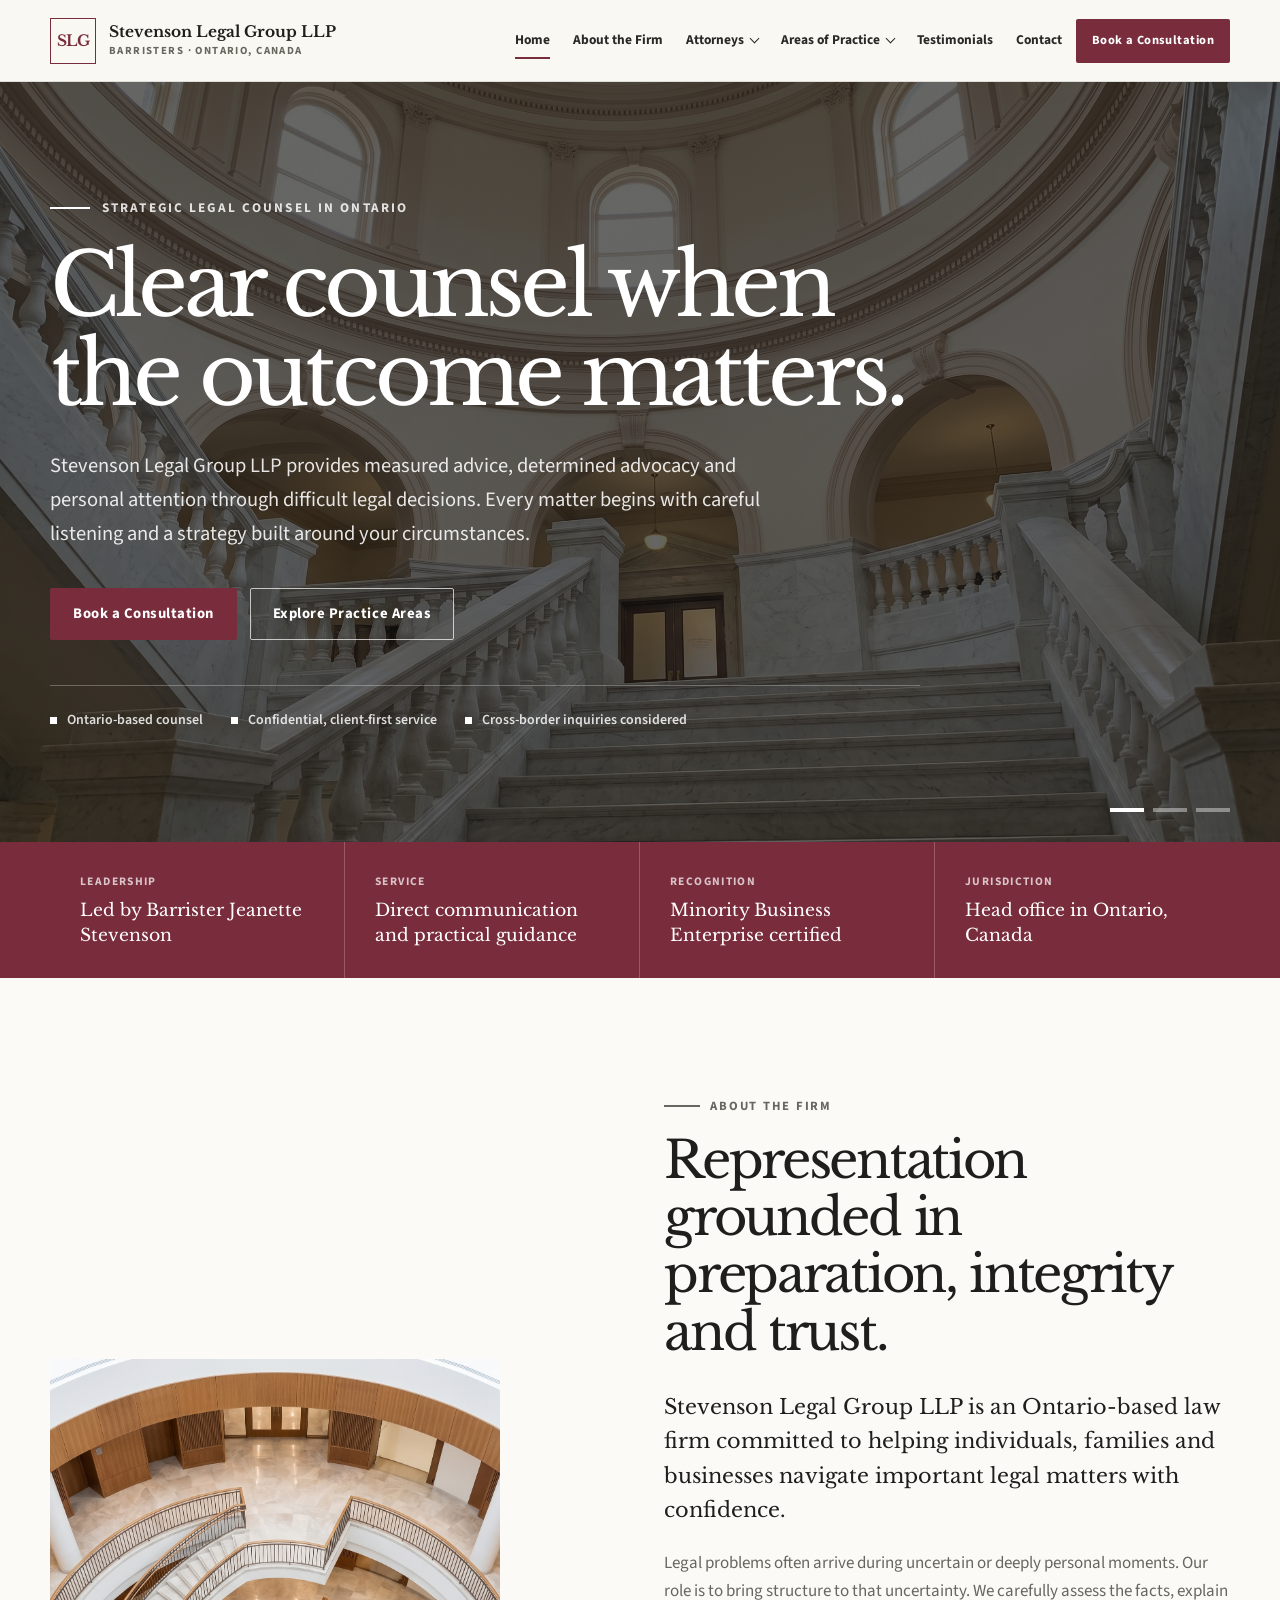
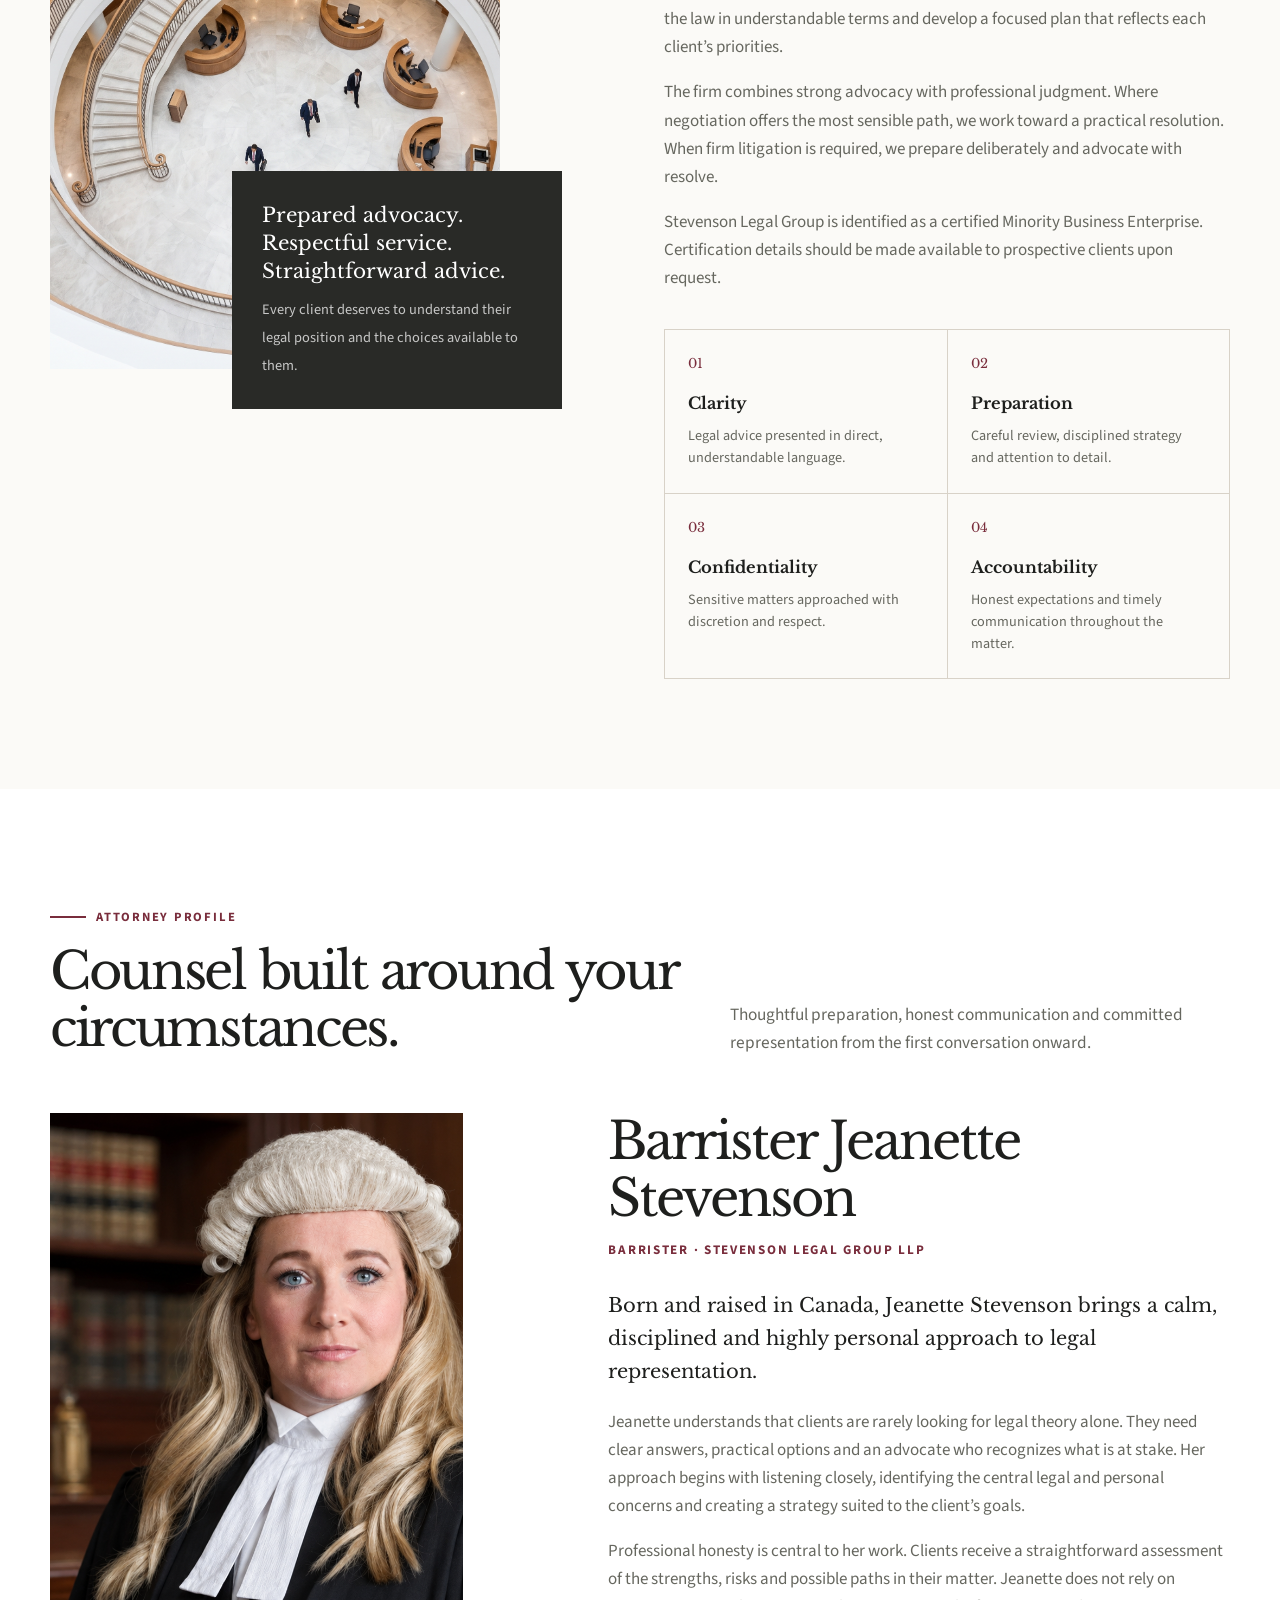
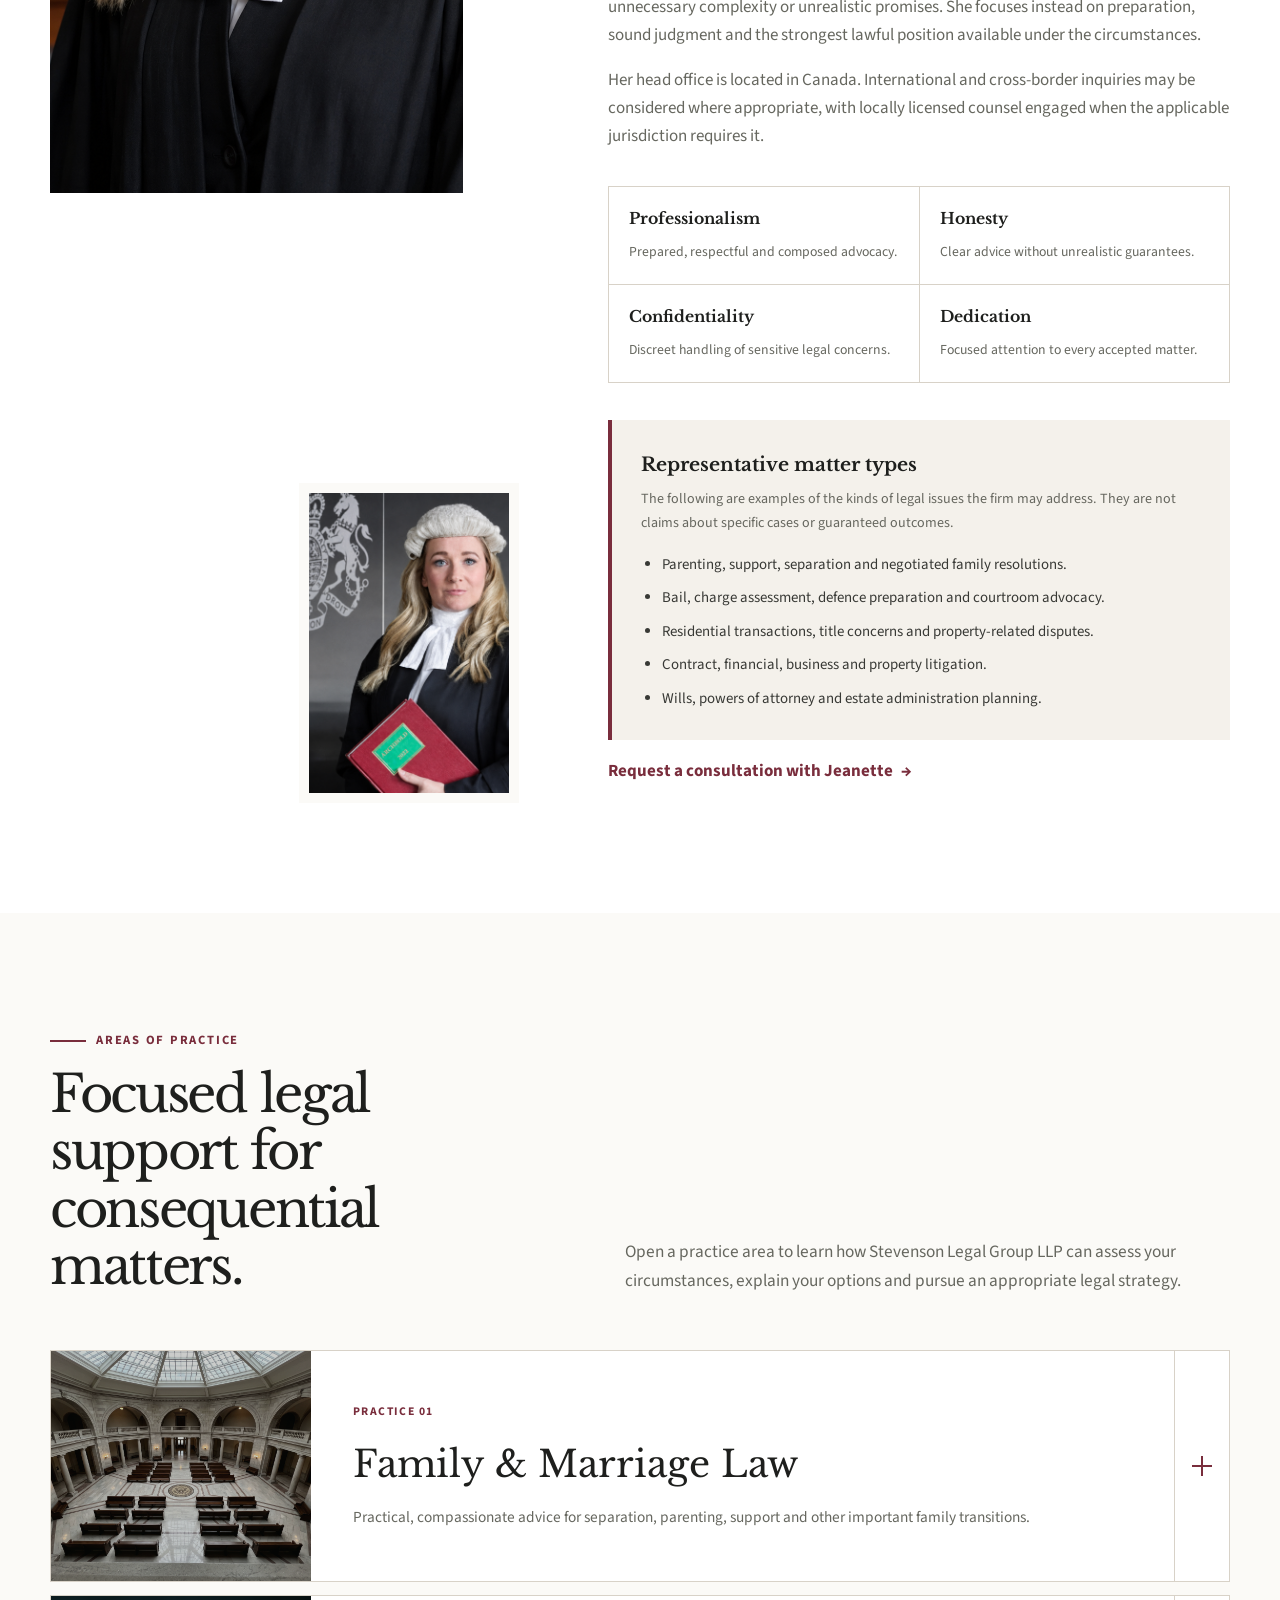
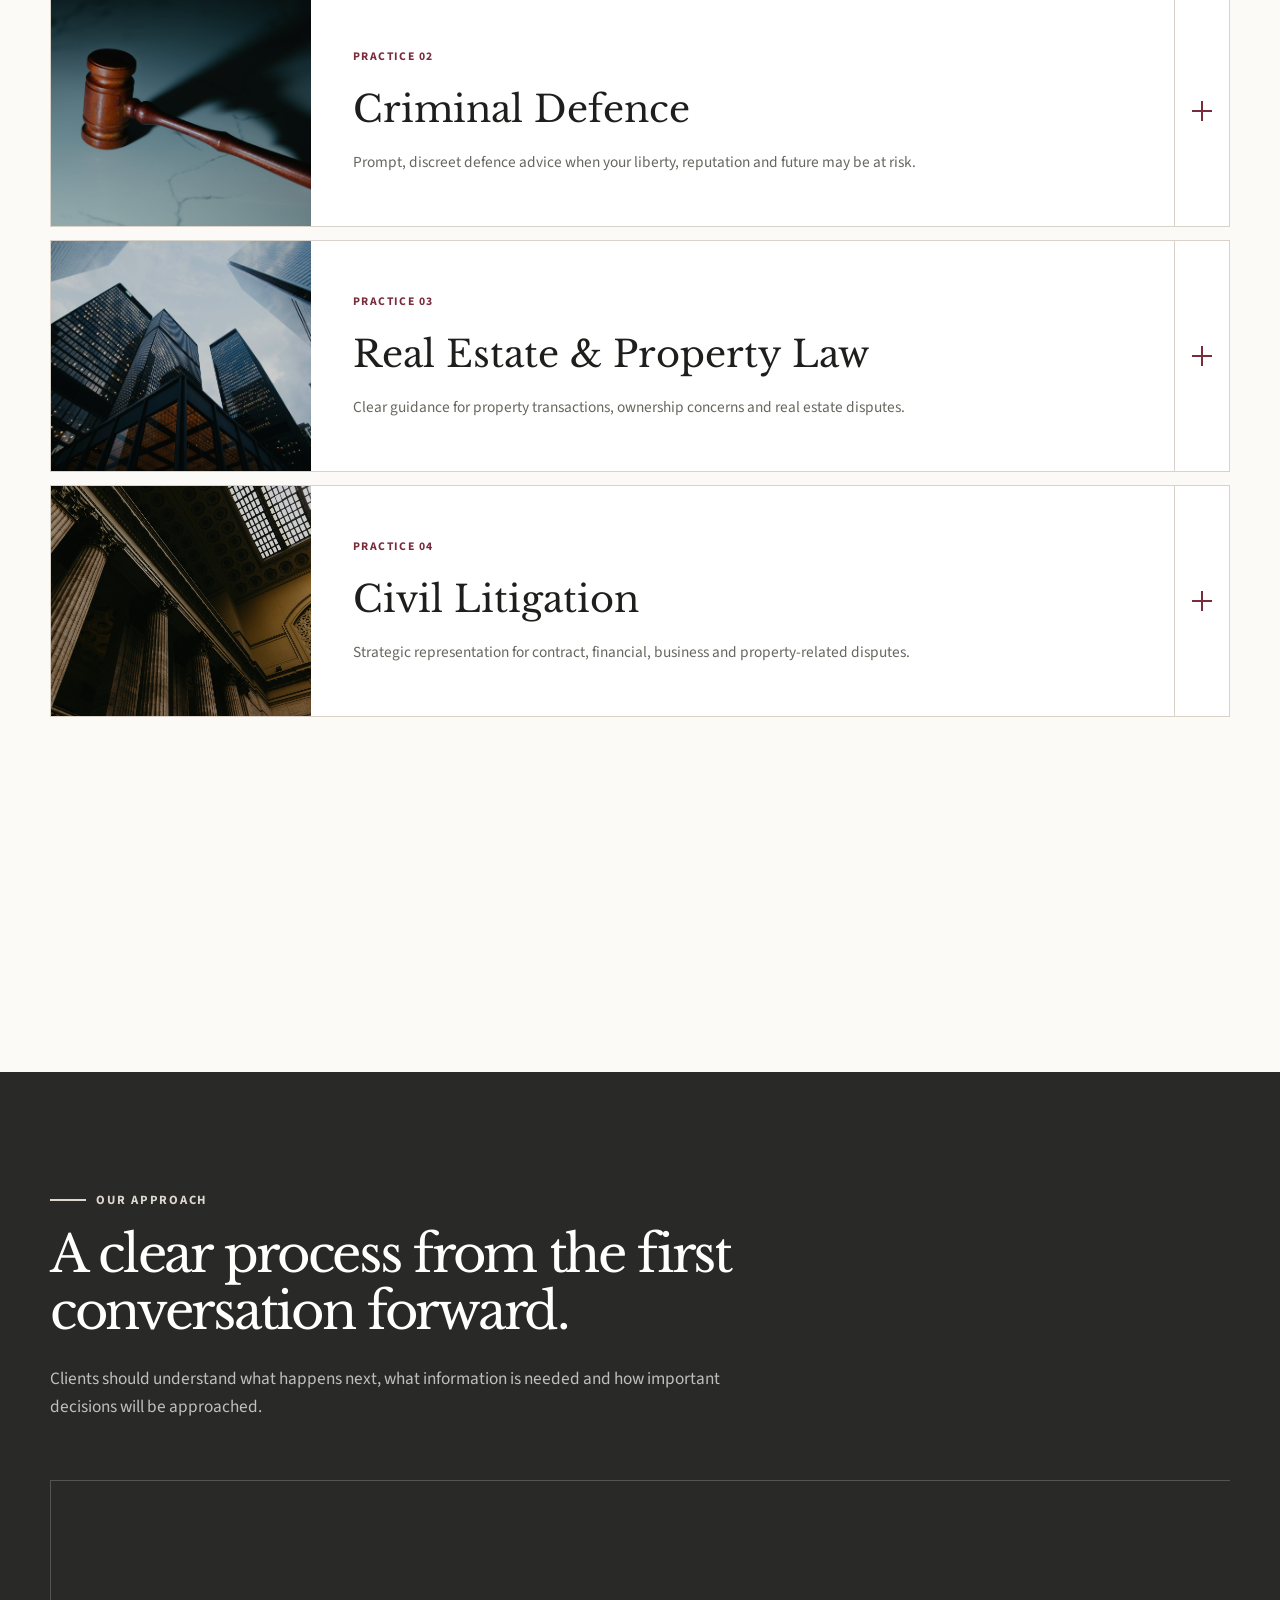
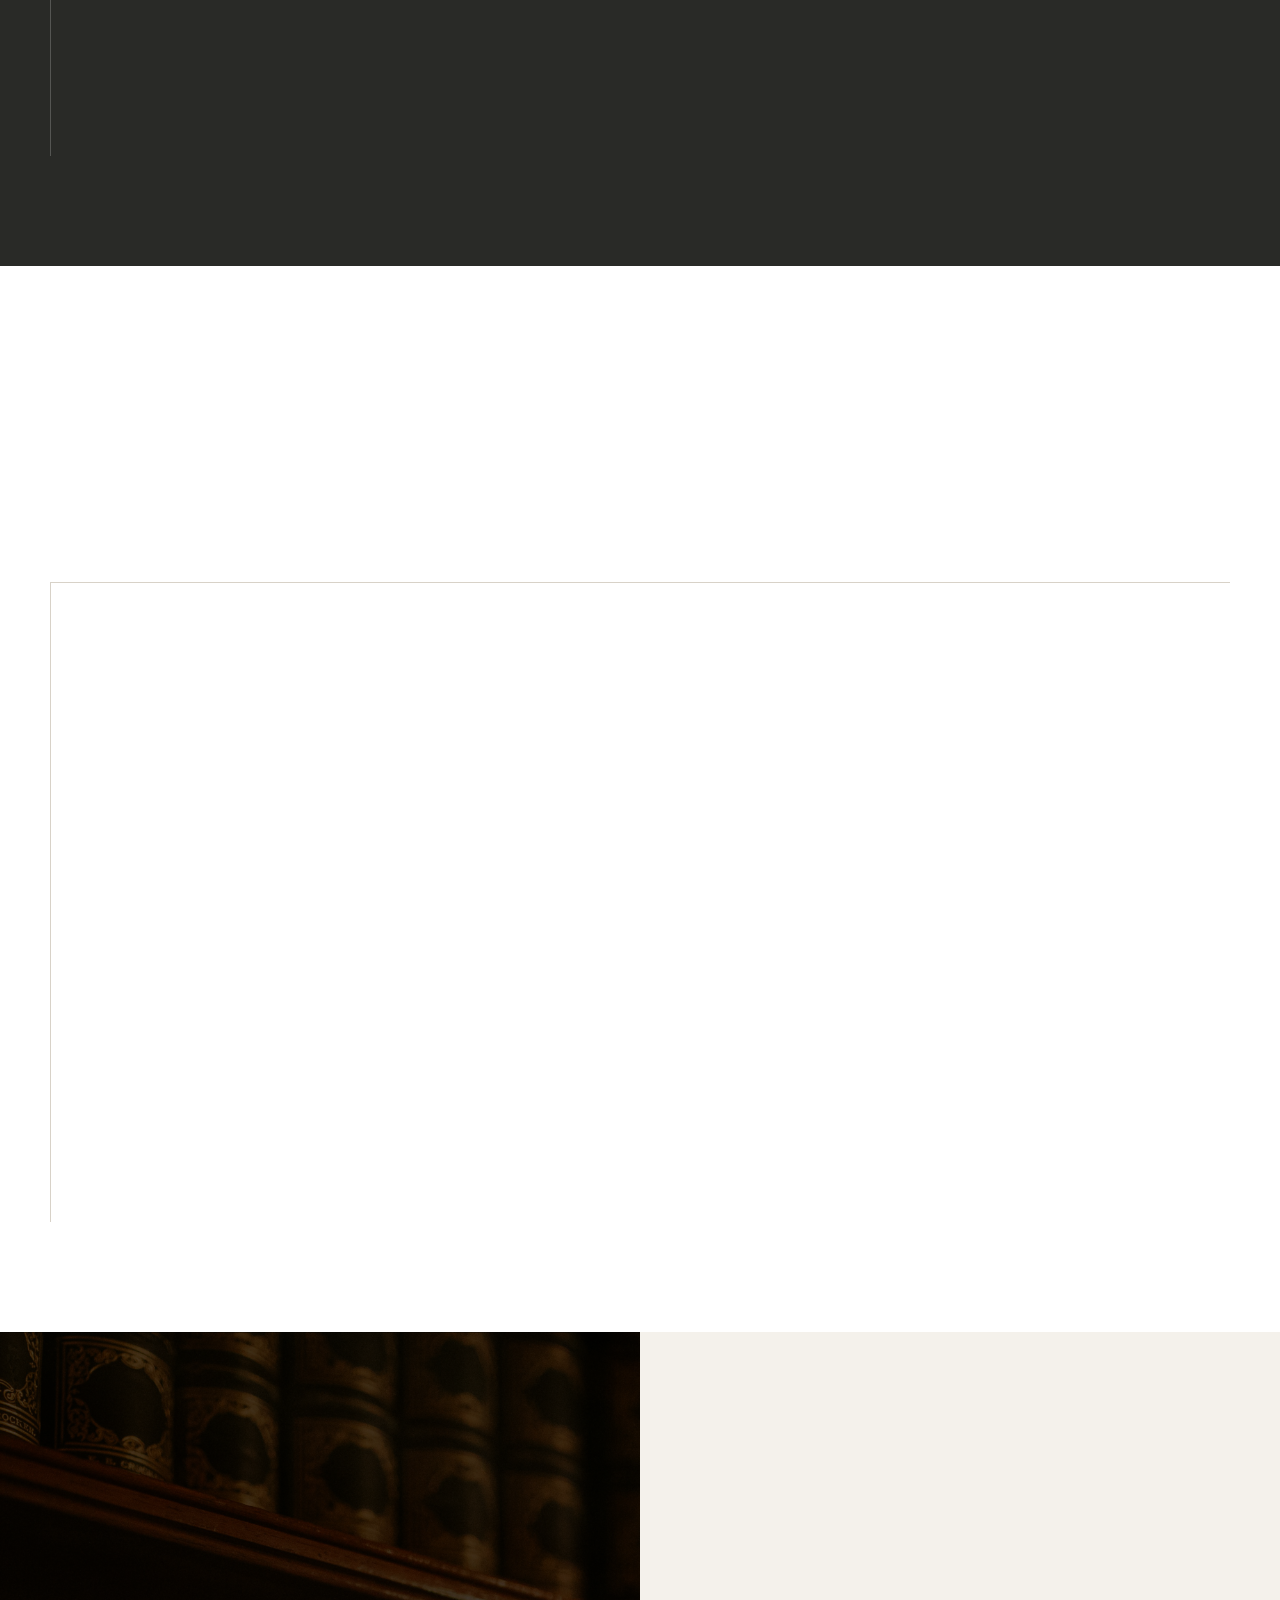
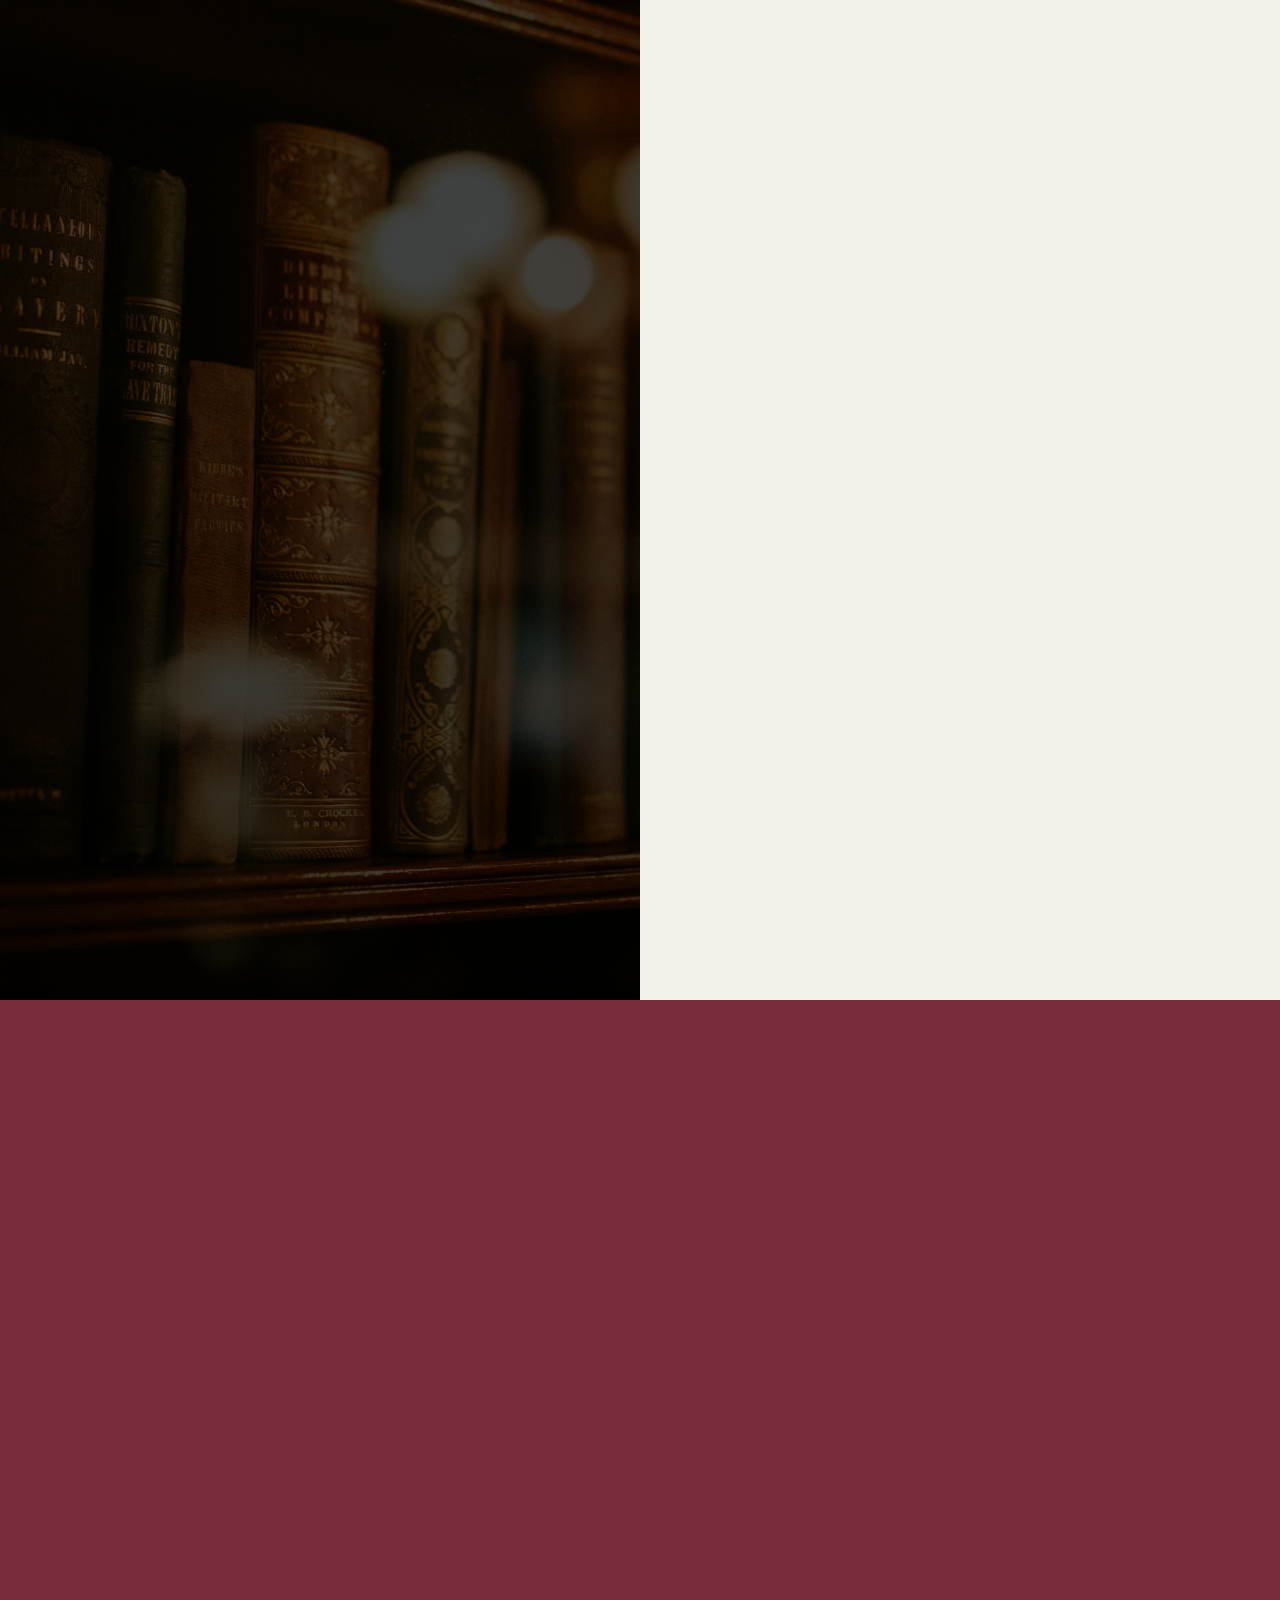
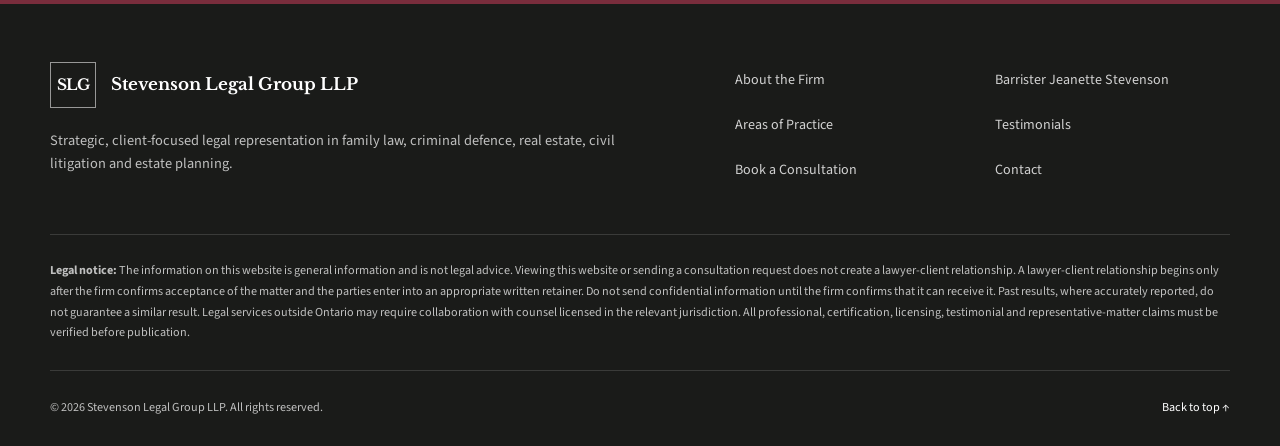
==== commit 4702c7a1: "Add files via upload" ====
--- a/index.html
+++ b/index.html
@@ -46,9 +46,6 @@
         "email": [
             "barristerjeanettestevenson@gmail.com",
             "barristerjeanettestevensonlw@gmail.com"
-        ],
-        "sameAs": [
-            "https://t.me/BARRISTER_JEANETT_STEVENSON_Esq"
         ],
         "employee": {
             "@type": "Person",
@@ -1121,7 +1118,7 @@
                             </div>
 
                             <div class="form-field">
-                                <label for="phone">Phone or Telegram number</label>
+                                <label for="phone">Phone number</label>
 
                                 <input
                                     id="phone"
@@ -1138,8 +1135,7 @@
 
                                 <select id="contact-method" name="contactMethod">
                                     <option value="Email">Email</option>
-                                    <option value="Telegram">Telegram</option>
-                                    <option value="Telephone">Telephone</option>
+<option value="Telephone">Telephone</option>
                                 </select>
                             </div>
 
@@ -1283,38 +1279,7 @@
                         sending confidential documents until the firm confirms that
                         it can consider or accept your matter.
                     </p>
-
-                    <div class="contact-actions">
-                        <a
-                            class="button button--light"
-                            href="https://t.me/BARRISTER_JEANETT_STEVENSON_Esq"
-                            target="_blank"
-                            rel="noopener noreferrer"
-                        >
-                            <svg
-                                viewBox="0 0 24 24"
-                                fill="none"
-                                aria-hidden="true"
-                            >
-                                <path
-                                    d="M21 3 3.9 9.6c-1.17.47-1.16 1.12-.21 1.41l4.39 1.37 1.7 5.2c.2.57.1.8.7.8.47 0 .68-.21.94-.46l2.11-2.05 4.39 3.24c.81.45 1.39.22 1.59-.75L22.2 5.06C22.48 3.94 21.77 3.43 21 3Z"
-                                    fill="currentColor"
-                                />
-                            </svg>
-
-                            Official Telegram
-                        </a>
-
-                        <button
-                            class="button button--outline"
-                            id="copy-telegram"
-                            type="button"
-                            data-number="+1 863 251 4333"
-                        >
-                            Copy Telegram Number
-                        </button>
-                    </div>
-                </div>
+</div>
 
                 <div class="contact-list reveal">
                     <div class="contact-row">
@@ -1324,16 +1289,7 @@
                             Ontario, Canada
                         </span>
                     </div>
-
-                    <div class="contact-row">
-                        <span class="contact-row-label">Telegram</span>
-
-                        <span class="contact-row-value">
-                            +1 863 251 4333
-                        </span>
-                    </div>
-
-                    <div class="contact-row">
+<div class="contact-row">
                         <span class="contact-row-label">Email</span>
 
                         <span class="contact-row-value">
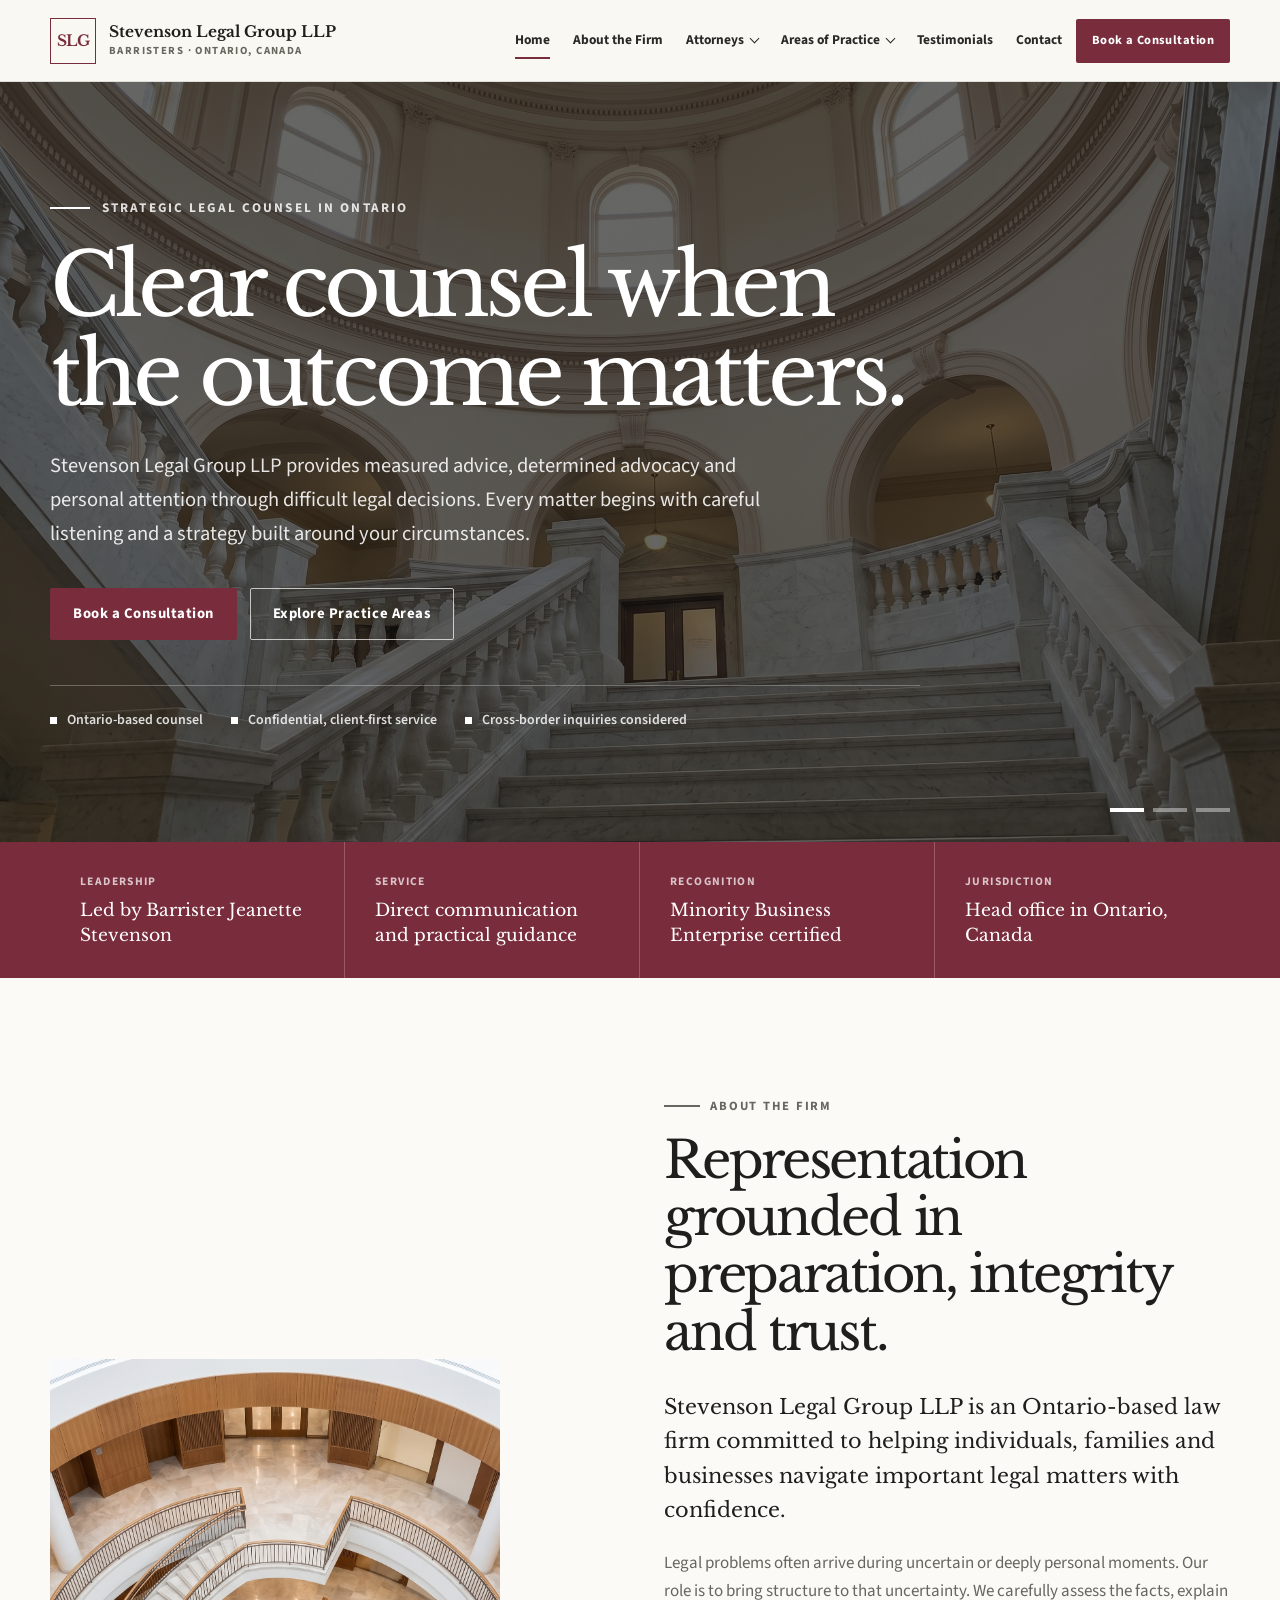
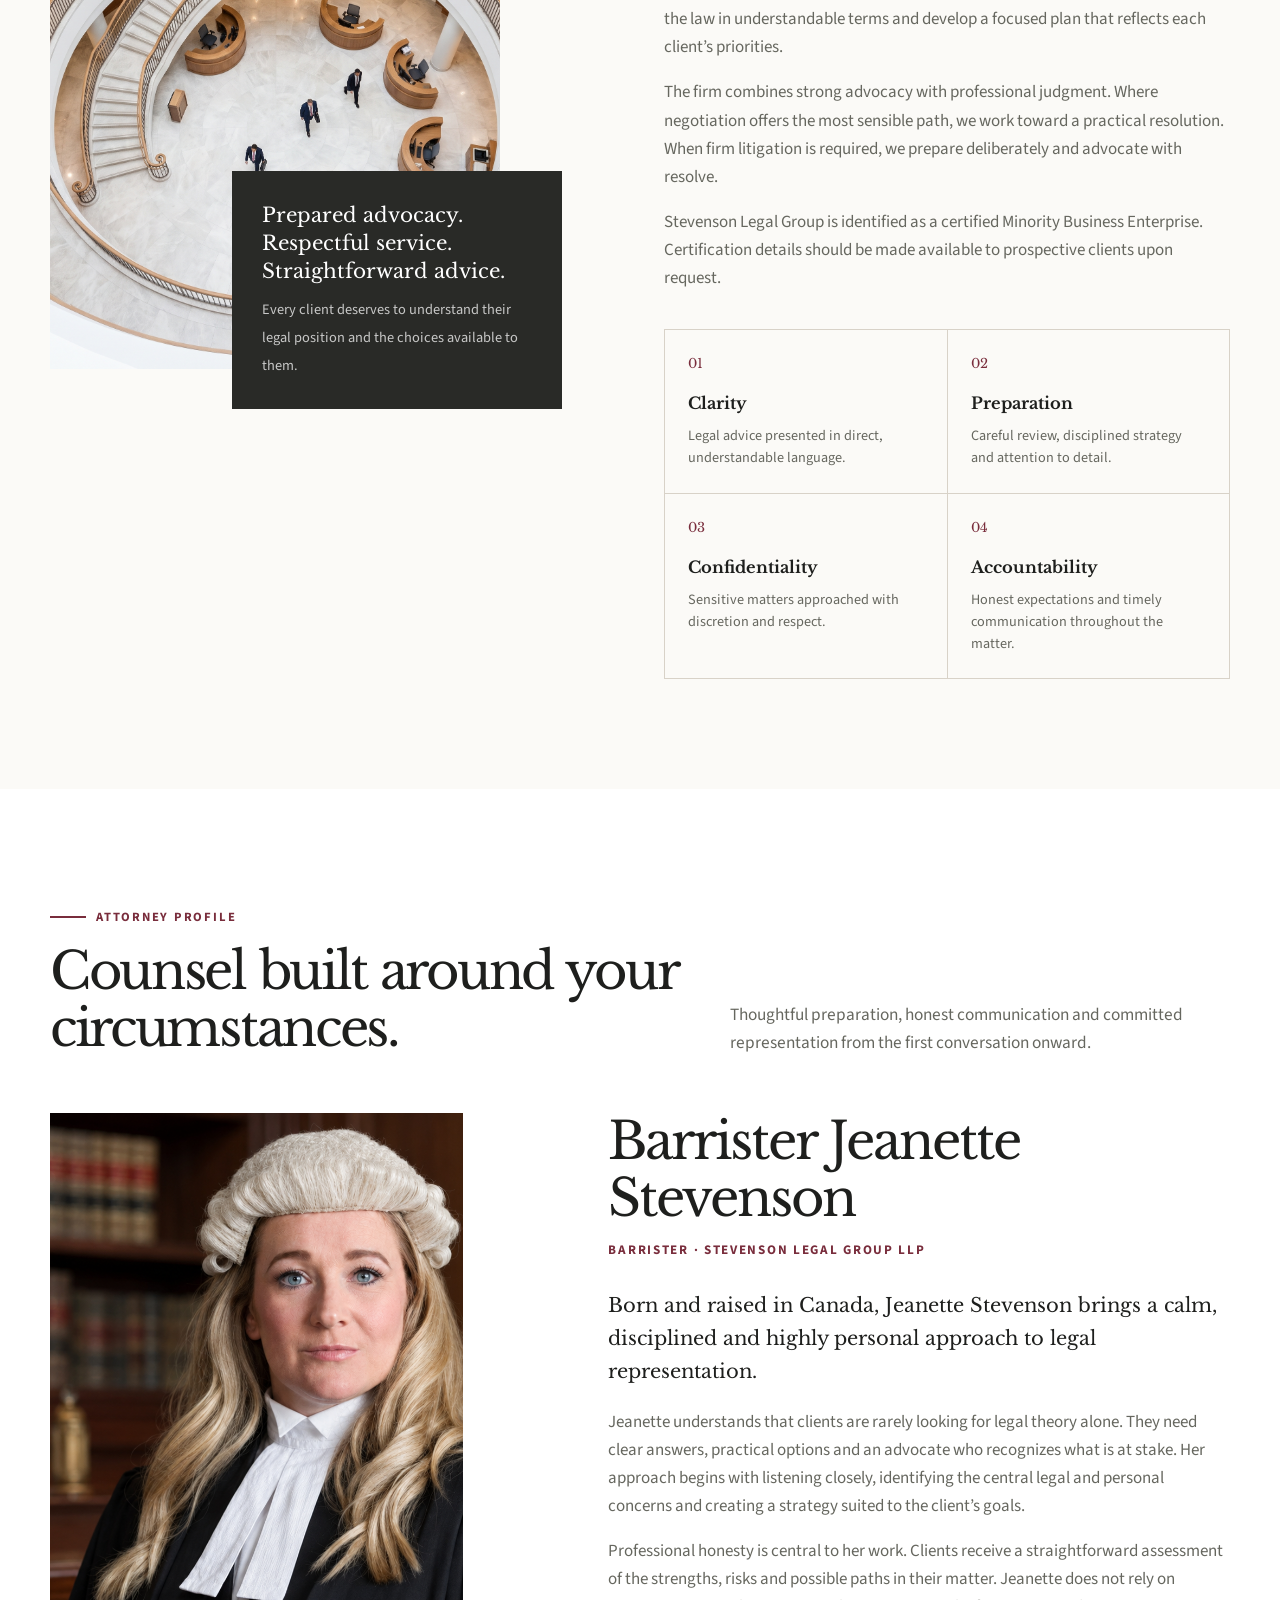
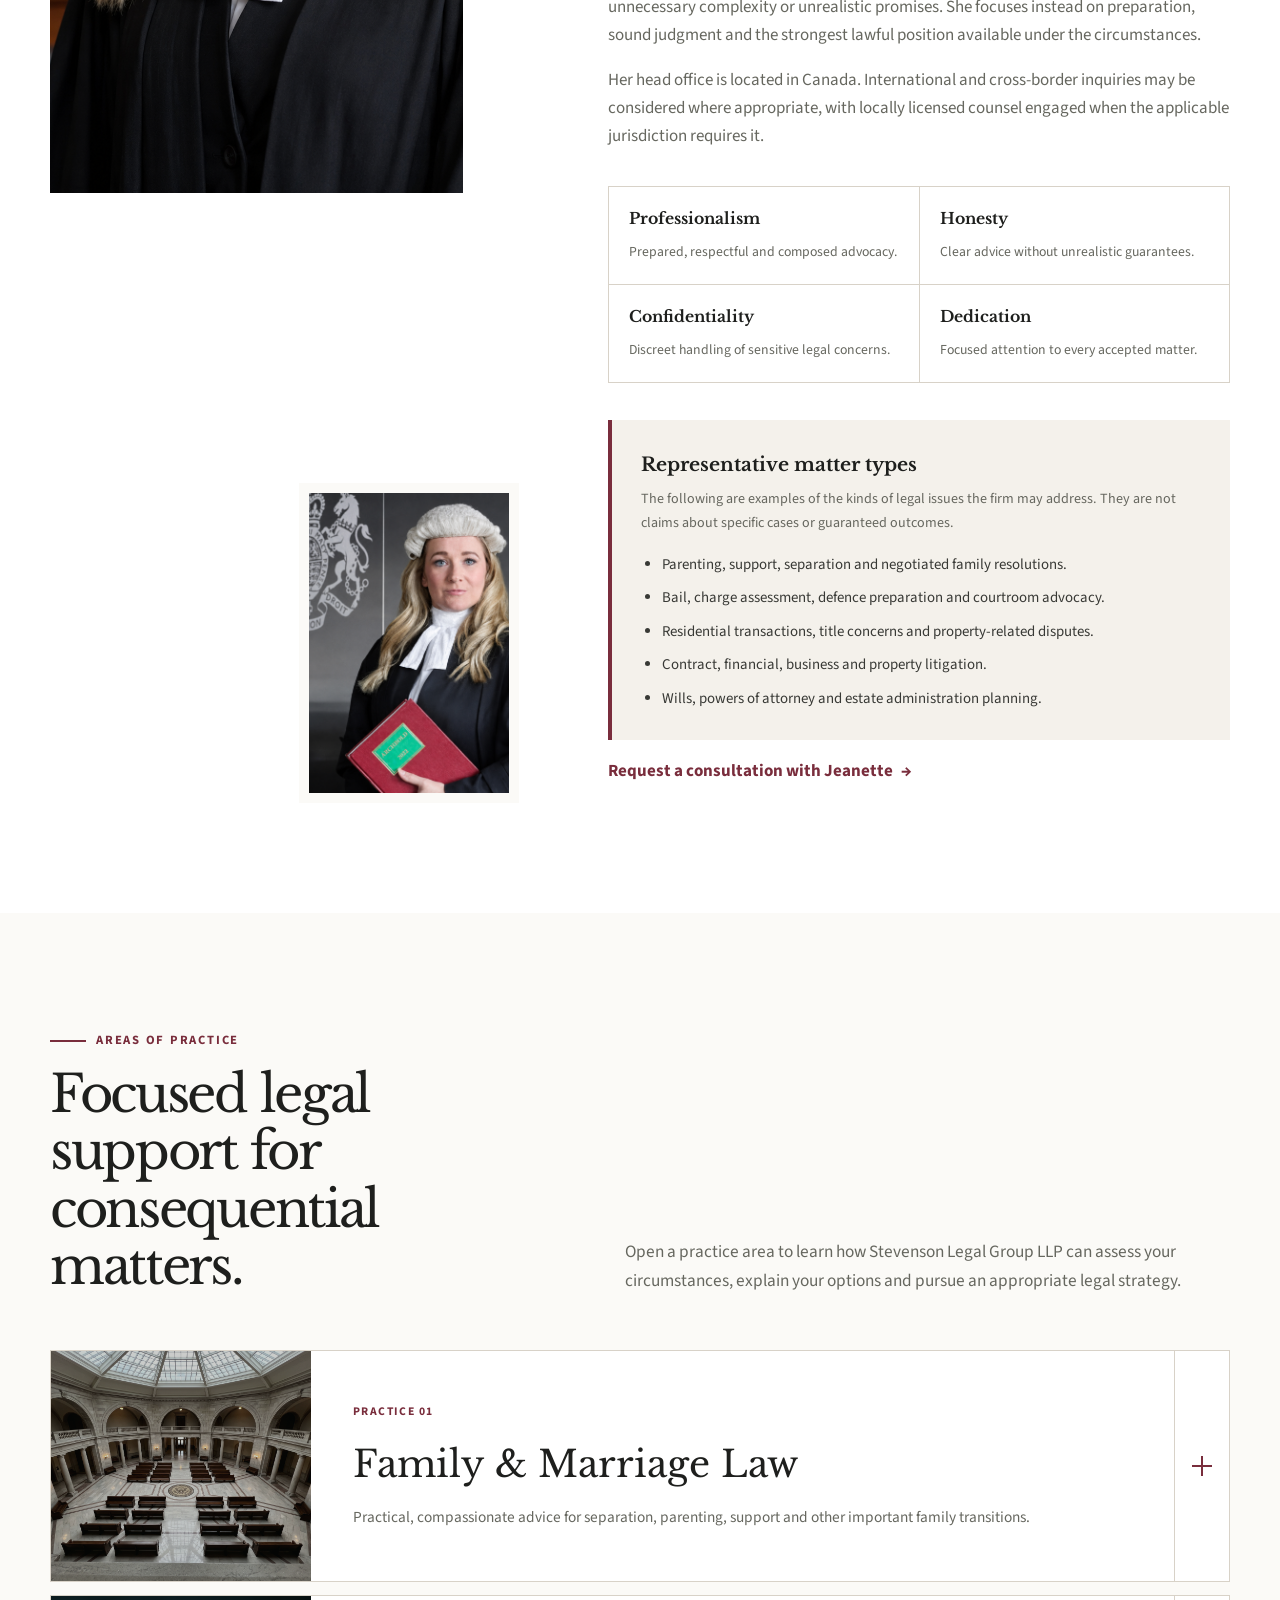
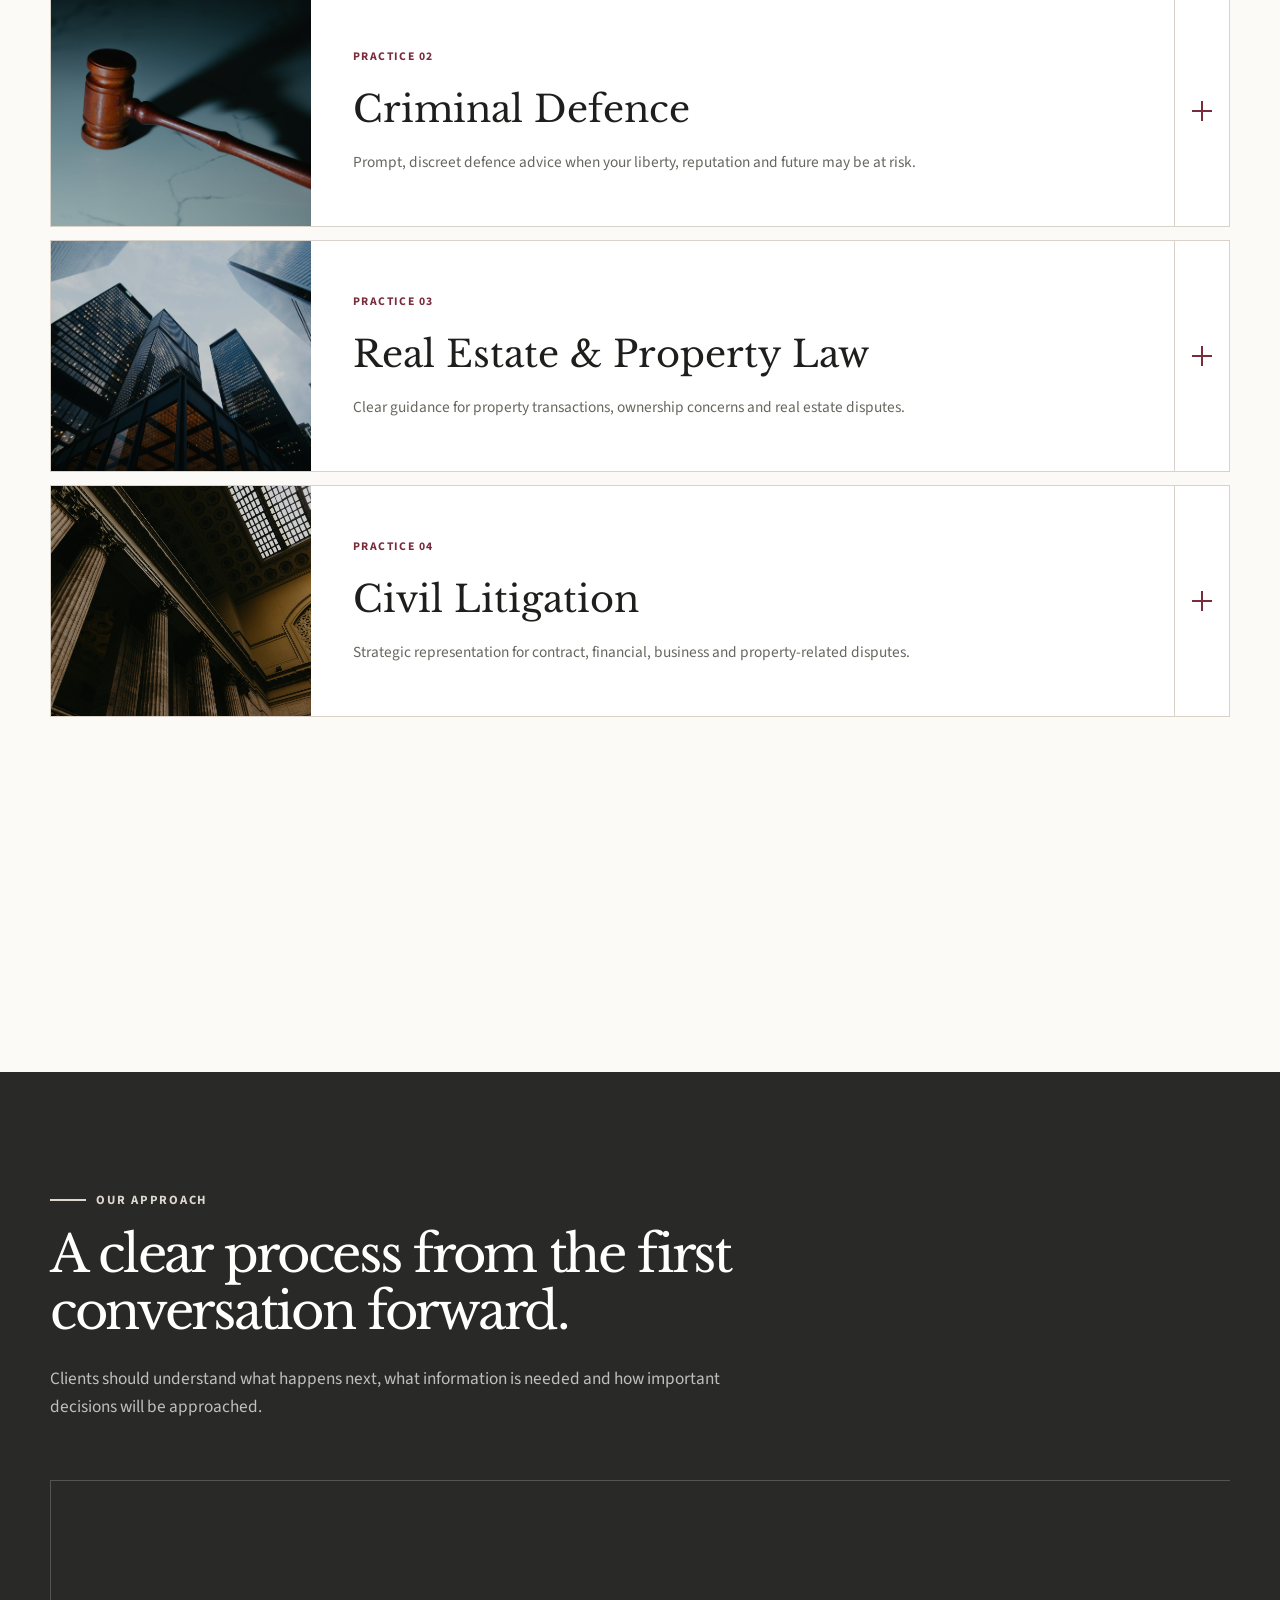
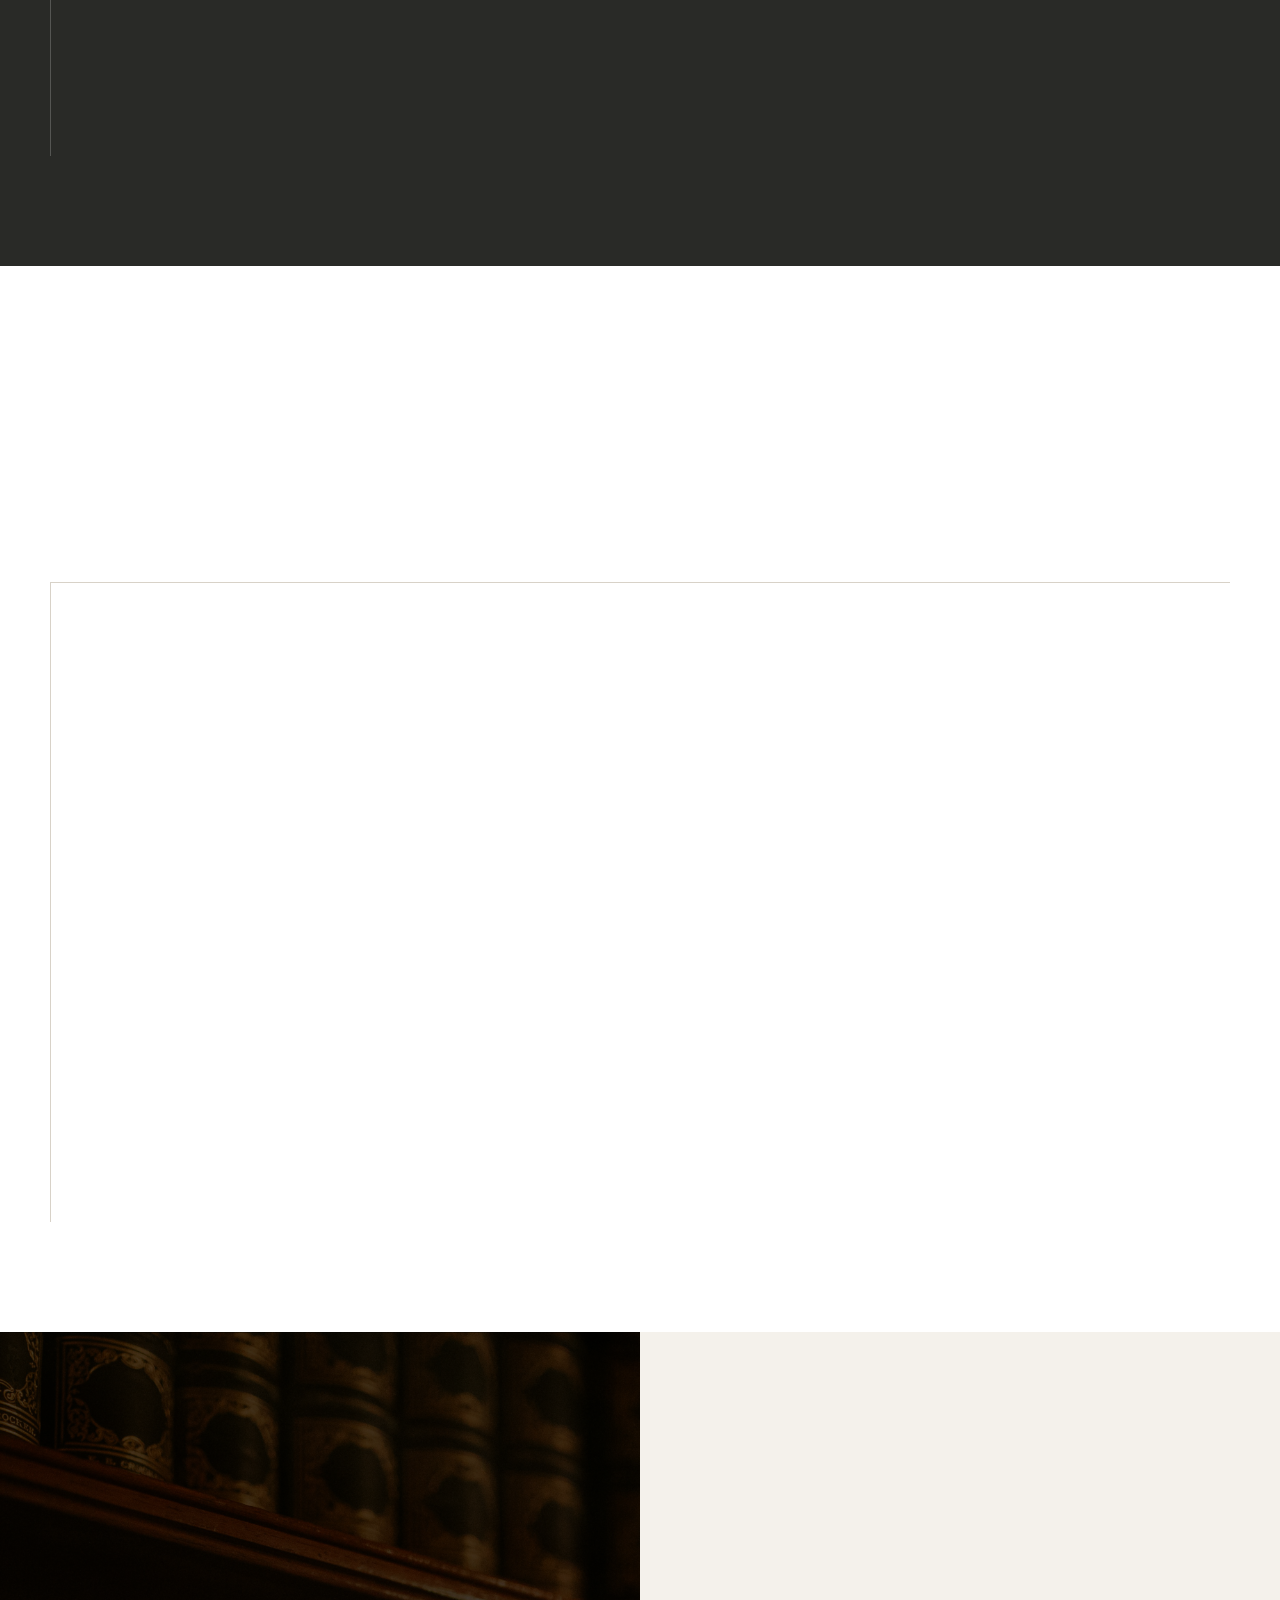
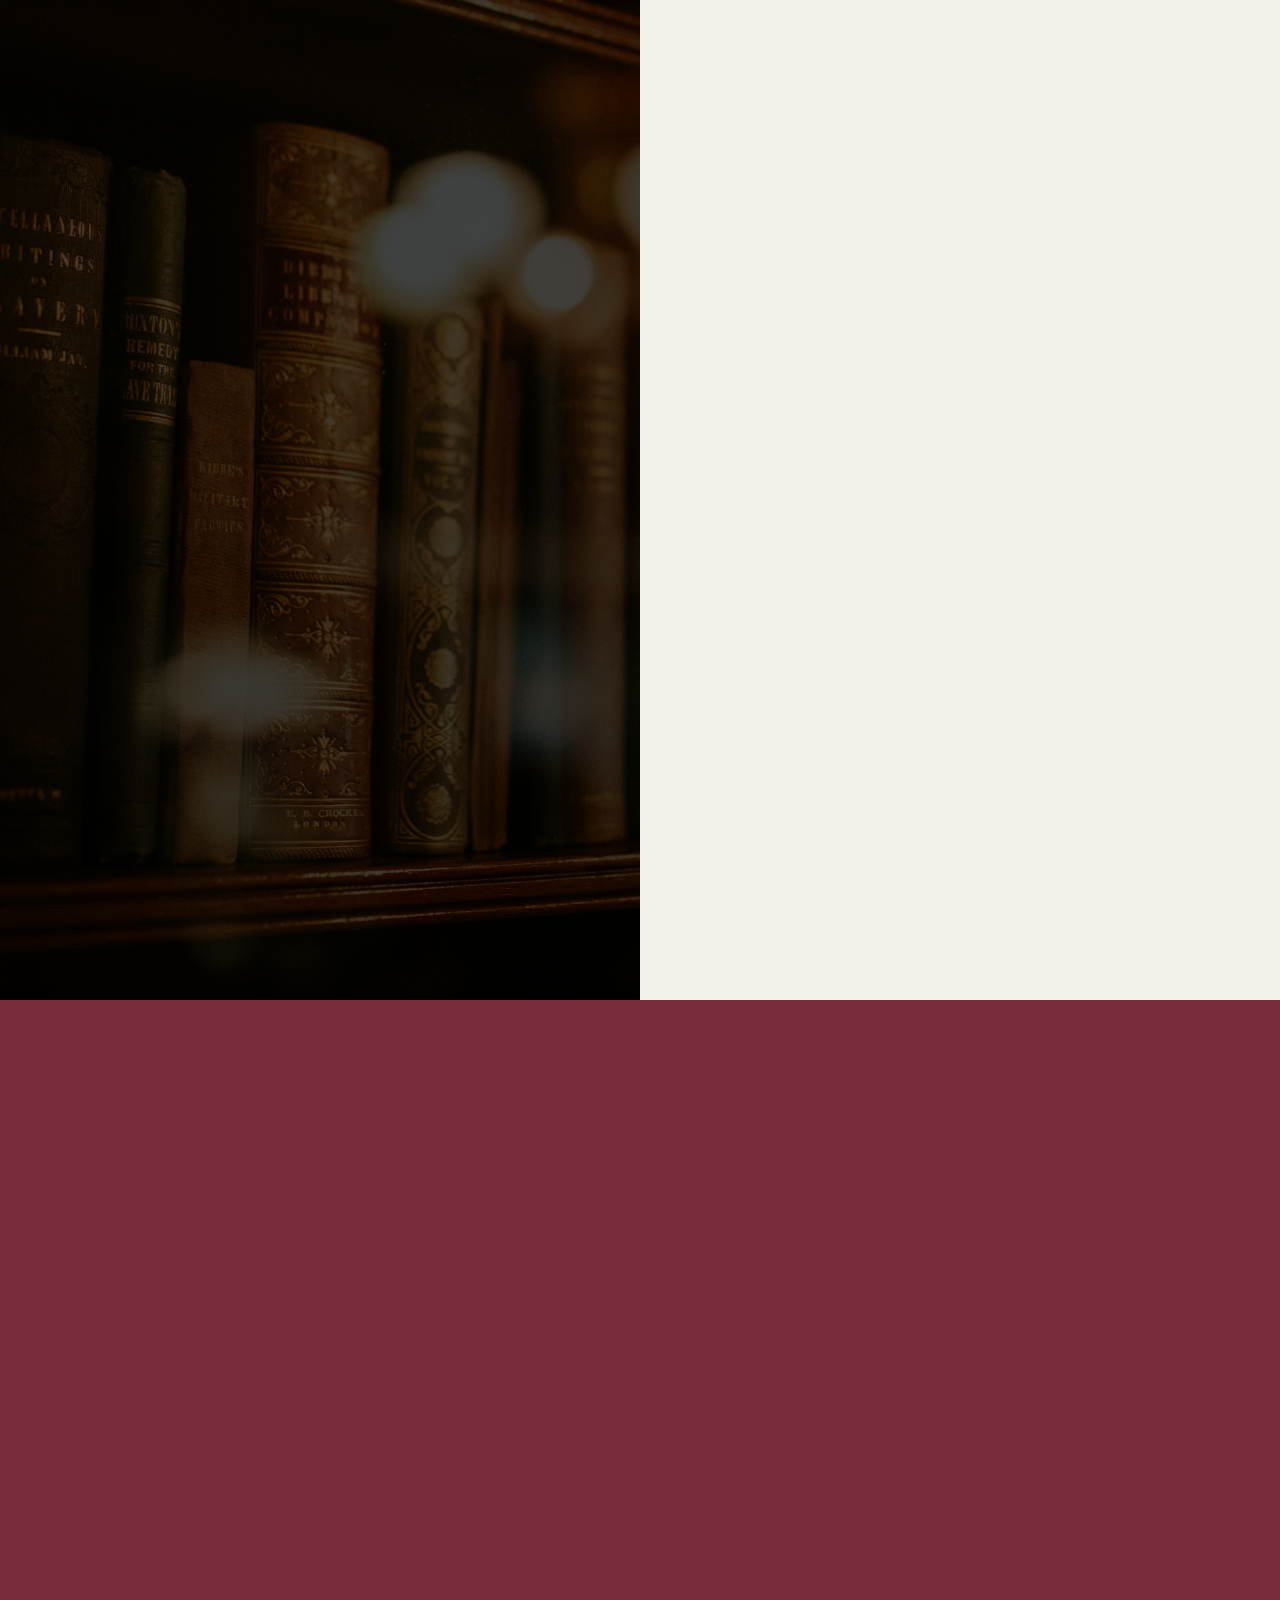
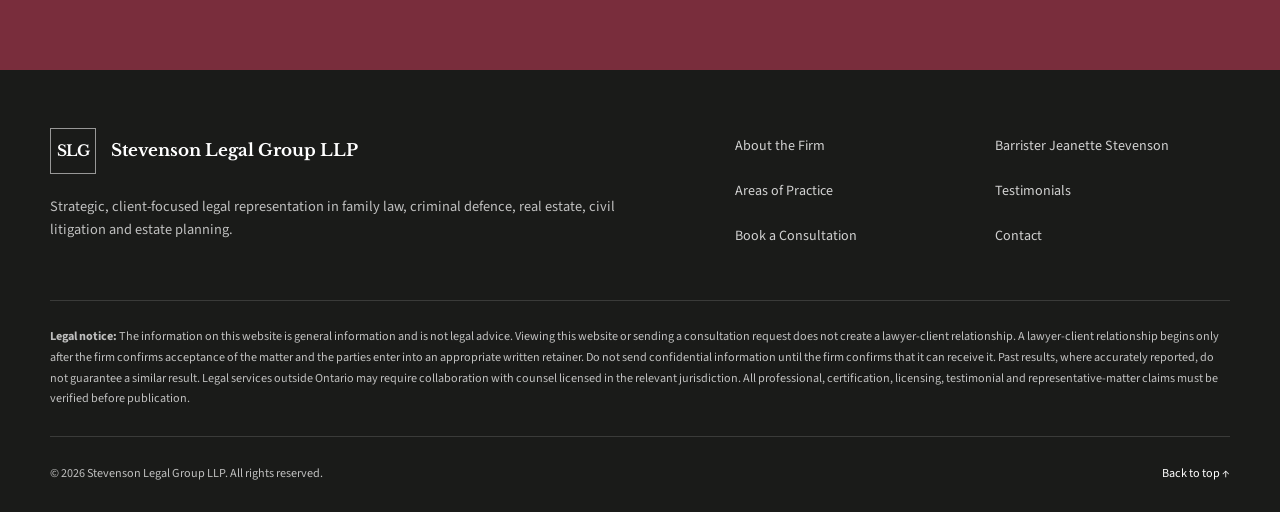
==== commit ddb0f420: "Add files via upload" ====
--- a/index.html
+++ b/index.html
@@ -46,6 +46,9 @@
         "email": [
             "barristerjeanettestevenson@gmail.com",
             "barristerjeanettestevensonlw@gmail.com"
+        ],
+        "sameAs": [
+            "https://t.me/BARRISTER_JEANETT_STEVENSON_Esq"
         ],
         "employee": {
             "@type": "Person",
@@ -1118,7 +1121,7 @@
                             </div>
 
                             <div class="form-field">
-                                <label for="phone">Phone number</label>
+                                <label for="phone">Phone or Telegram number</label>
 
                                 <input
                                     id="phone"
@@ -1135,7 +1138,8 @@
 
                                 <select id="contact-method" name="contactMethod">
                                     <option value="Email">Email</option>
-<option value="Telephone">Telephone</option>
+                                    <option value="Telegram">Telegram</option>
+                                    <option value="Telephone">Telephone</option>
                                 </select>
                             </div>
 
@@ -1279,7 +1283,38 @@
                         sending confidential documents until the firm confirms that
                         it can consider or accept your matter.
                     </p>
-</div>
+
+                    <div class="contact-actions">
+                        <a
+                            class="button button--light"
+                            href="https://t.me/BARRISTER_JEANETT_STEVENSON_Esq"
+                            target="_blank"
+                            rel="noopener noreferrer"
+                        >
+                            <svg
+                                viewBox="0 0 24 24"
+                                fill="none"
+                                aria-hidden="true"
+                            >
+                                <path
+                                    d="M21 3 3.9 9.6c-1.17.47-1.16 1.12-.21 1.41l4.39 1.37 1.7 5.2c.2.57.1.8.7.8.47 0 .68-.21.94-.46l2.11-2.05 4.39 3.24c.81.45 1.39.22 1.59-.75L22.2 5.06C22.48 3.94 21.77 3.43 21 3Z"
+                                    fill="currentColor"
+                                />
+                            </svg>
+
+                            Official Telegram
+                        </a>
+
+                        <button
+                            class="button button--outline"
+                            id="copy-telegram"
+                            type="button"
+                            data-number="+1 863 251 4333"
+                        >
+                            Copy Telegram Number
+                        </button>
+                    </div>
+                </div>
 
                 <div class="contact-list reveal">
                     <div class="contact-row">
@@ -1289,7 +1324,16 @@
                             Ontario, Canada
                         </span>
                     </div>
-<div class="contact-row">
+
+                    <div class="contact-row">
+                        <span class="contact-row-label">Telegram</span>
+
+                        <span class="contact-row-value">
+                            +1 863 251 4333
+                        </span>
+                    </div>
+
+                    <div class="contact-row">
                         <span class="contact-row-label">Email</span>
 
                         <span class="contact-row-value">
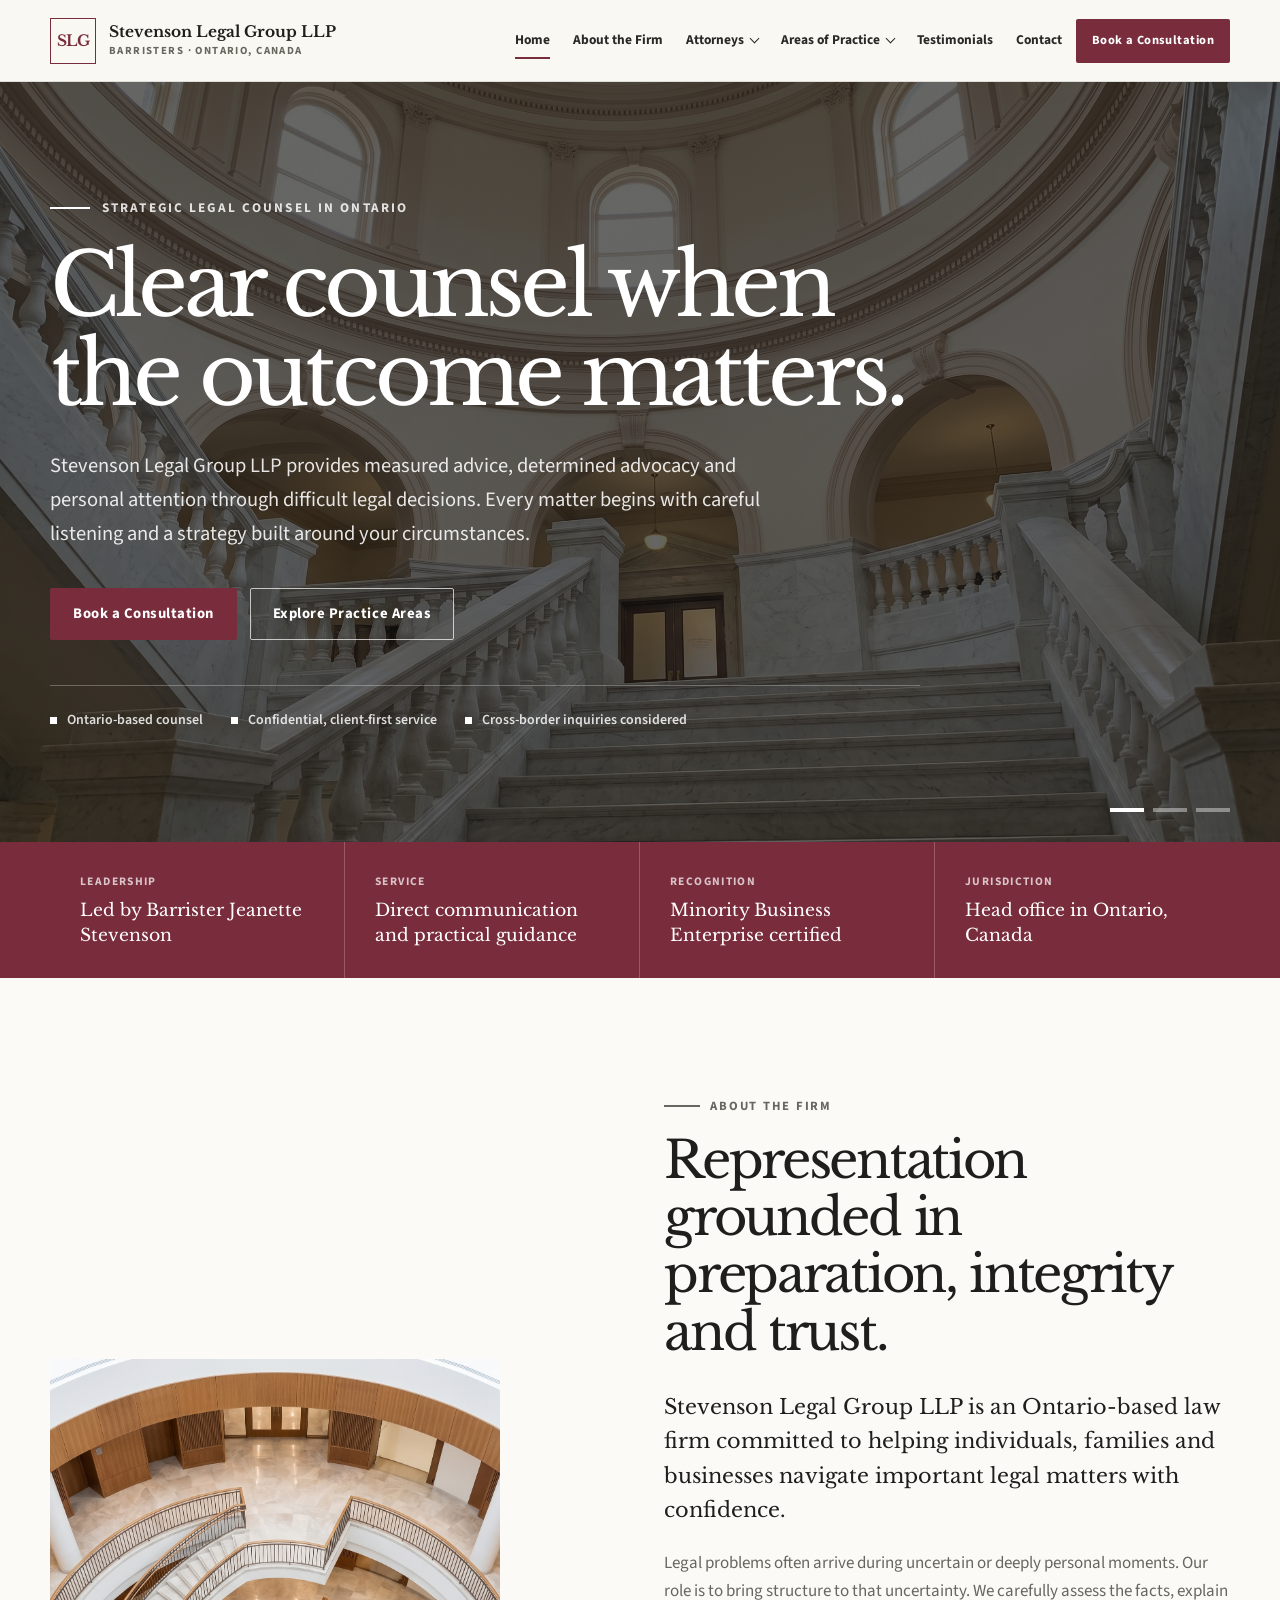
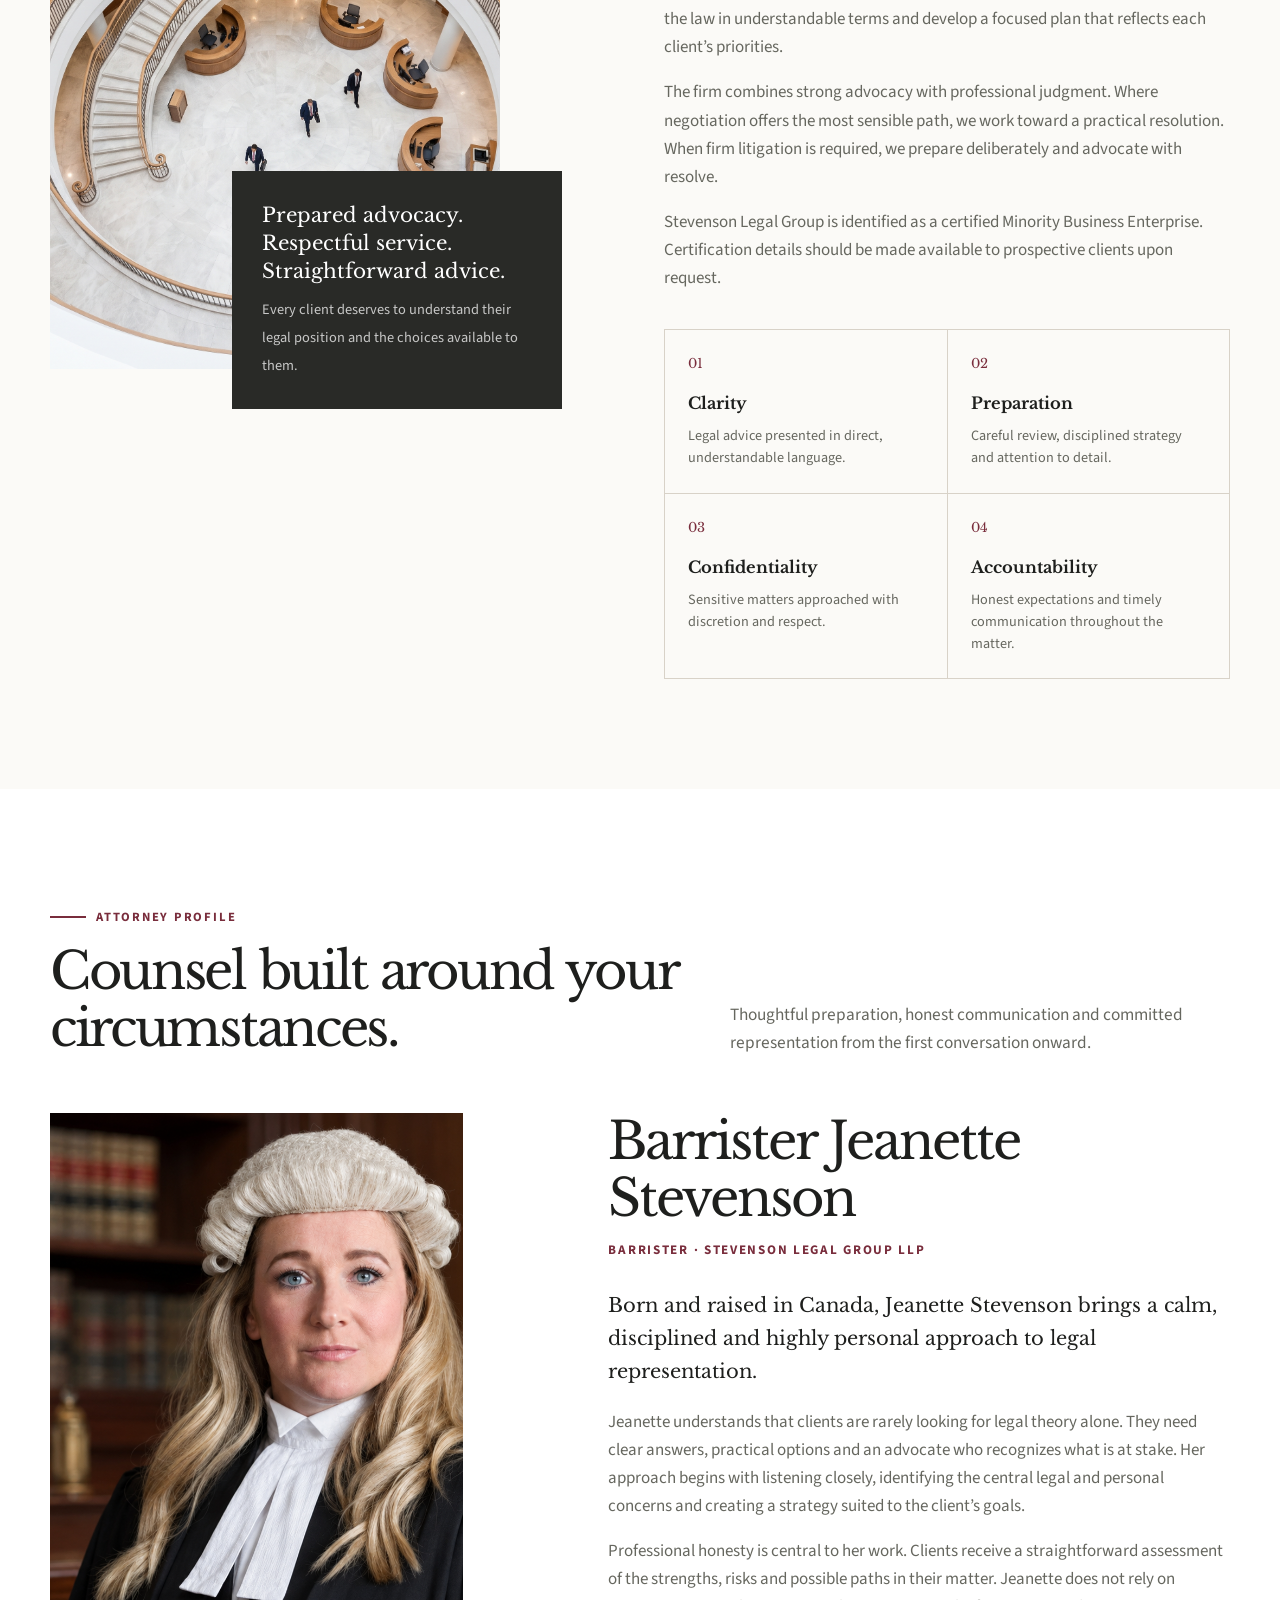
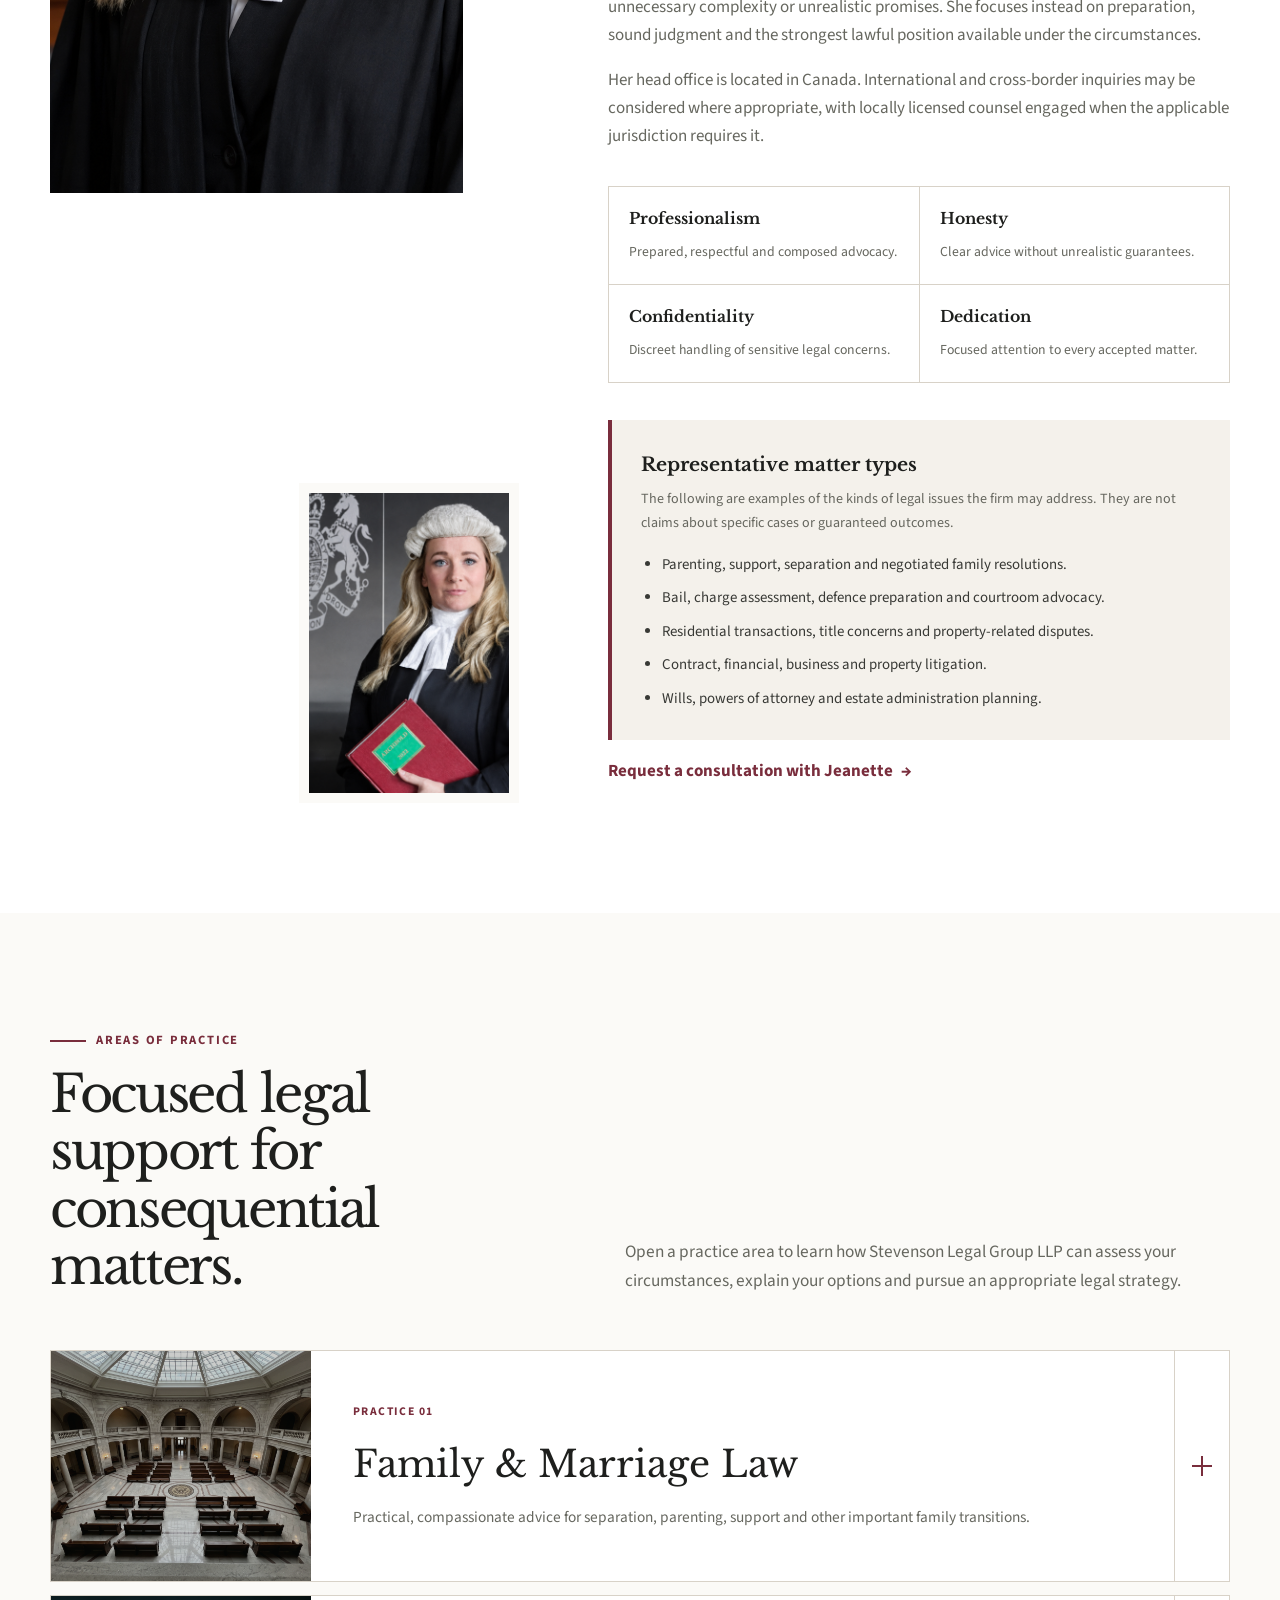
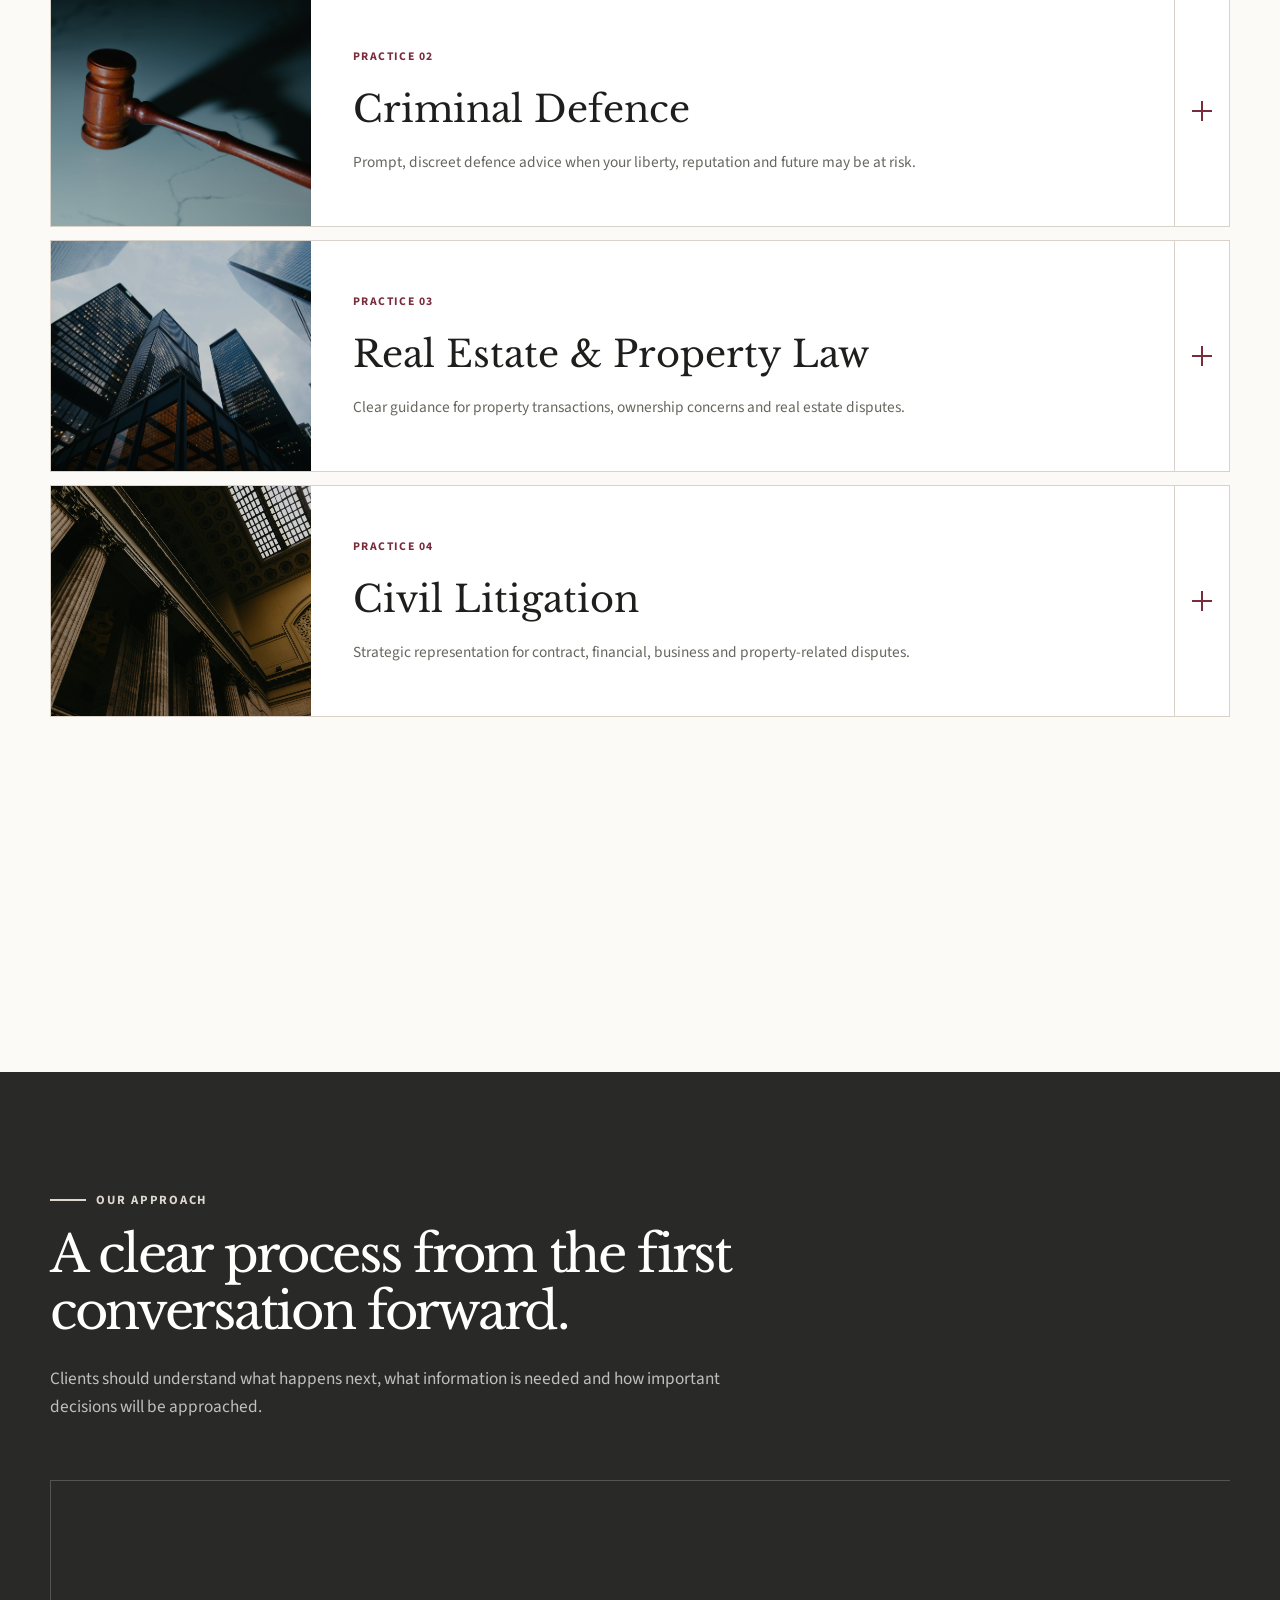
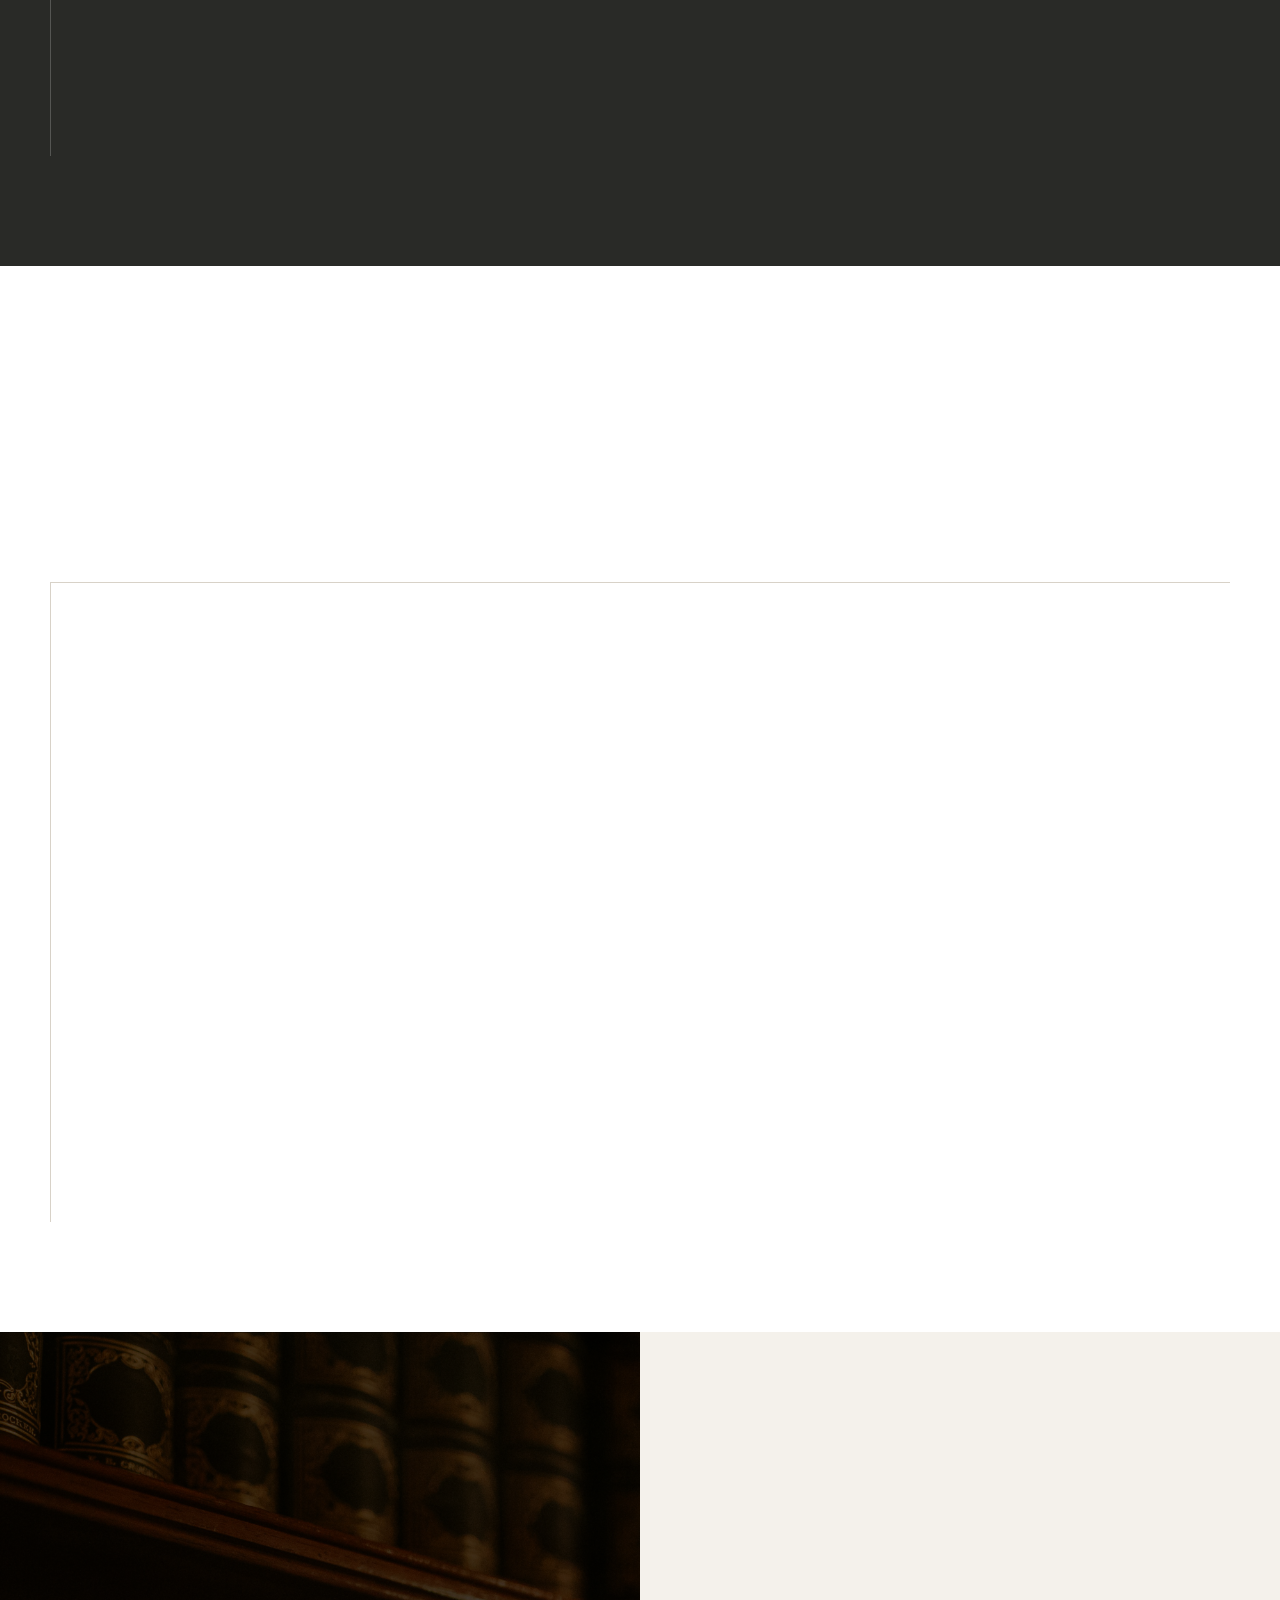
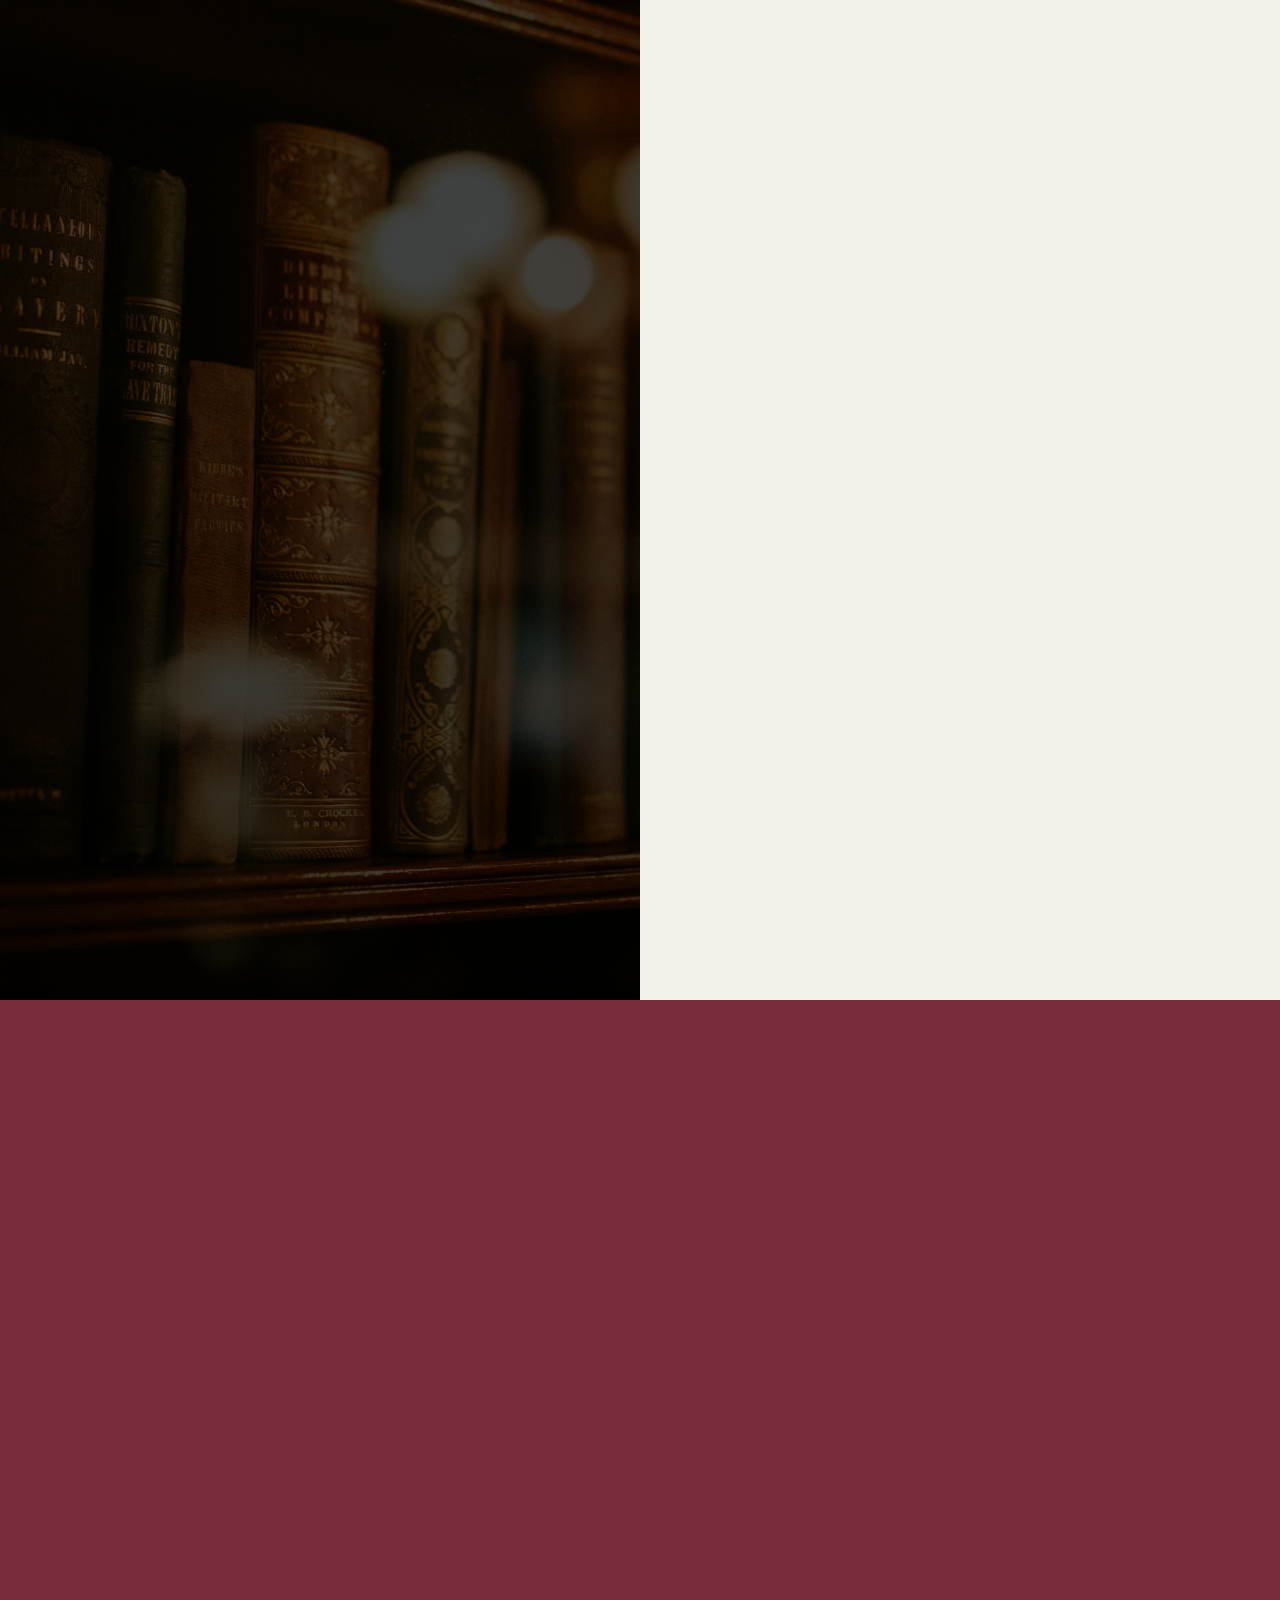
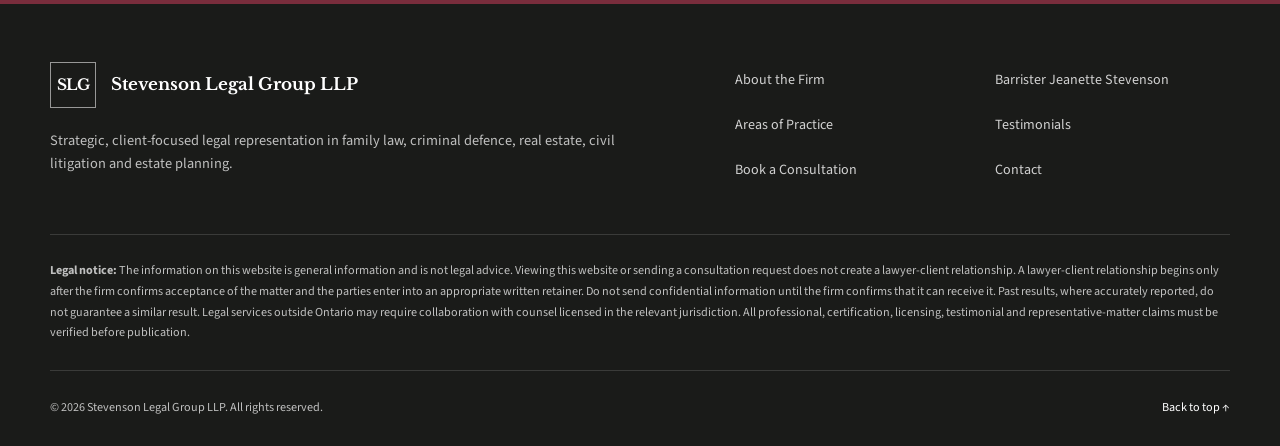
==== commit 45a4bb7b: "Add files via upload" ====
--- a/index.html
+++ b/index.html
@@ -46,9 +46,6 @@
         "email": [
             "barristerjeanettestevenson@gmail.com",
             "barristerjeanettestevensonlw@gmail.com"
-        ],
-        "sameAs": [
-            "https://t.me/BARRISTER_JEANETT_STEVENSON_Esq"
         ],
         "employee": {
             "@type": "Person",
@@ -1121,7 +1118,7 @@
                             </div>
 
                             <div class="form-field">
-                                <label for="phone">Phone or Telegram number</label>
+                                <label for="phone">Phone number</label>
 
                                 <input
                                     id="phone"
@@ -1138,8 +1135,7 @@
 
                                 <select id="contact-method" name="contactMethod">
                                     <option value="Email">Email</option>
-                                    <option value="Telegram">Telegram</option>
-                                    <option value="Telephone">Telephone</option>
+<option value="Telephone">Telephone</option>
                                 </select>
                             </div>
 
@@ -1255,9 +1251,7 @@
                         </div>
 
                         <p class="form-privacy">
-                            This front-end version does not upload or store your
-                            information. Selecting “Book Now” opens your email
-                            application with the form details prepared for sending.
+                            Pressing “Book Now” clears the completed fields and displays a confirmation pop-up so another request can be entered.
                         </p>
                     </form>
                 </div>
@@ -1283,38 +1277,7 @@
                         sending confidential documents until the firm confirms that
                         it can consider or accept your matter.
                     </p>
-
-                    <div class="contact-actions">
-                        <a
-                            class="button button--light"
-                            href="https://t.me/BARRISTER_JEANETT_STEVENSON_Esq"
-                            target="_blank"
-                            rel="noopener noreferrer"
-                        >
-                            <svg
-                                viewBox="0 0 24 24"
-                                fill="none"
-                                aria-hidden="true"
-                            >
-                                <path
-                                    d="M21 3 3.9 9.6c-1.17.47-1.16 1.12-.21 1.41l4.39 1.37 1.7 5.2c.2.57.1.8.7.8.47 0 .68-.21.94-.46l2.11-2.05 4.39 3.24c.81.45 1.39.22 1.59-.75L22.2 5.06C22.48 3.94 21.77 3.43 21 3Z"
-                                    fill="currentColor"
-                                />
-                            </svg>
-
-                            Official Telegram
-                        </a>
-
-                        <button
-                            class="button button--outline"
-                            id="copy-telegram"
-                            type="button"
-                            data-number="+1 863 251 4333"
-                        >
-                            Copy Telegram Number
-                        </button>
-                    </div>
-                </div>
+</div>
 
                 <div class="contact-list reveal">
                     <div class="contact-row">
@@ -1324,16 +1287,7 @@
                             Ontario, Canada
                         </span>
                     </div>
-
-                    <div class="contact-row">
-                        <span class="contact-row-label">Telegram</span>
-
-                        <span class="contact-row-value">
-                            +1 863 251 4333
-                        </span>
-                    </div>
-
-                    <div class="contact-row">
+<div class="contact-row">
                         <span class="contact-row-label">Email</span>
 
                         <span class="contact-row-value">
--- a/style.css
+++ b/style.css
@@ -1904,3 +1904,145 @@
         transform: none;
     }
 }
+
+/* Consultation success popup */
+
+body.modal-open {
+    overflow: hidden;
+}
+
+.success-modal[hidden] {
+    display: none;
+}
+
+.success-modal {
+    position: fixed;
+    inset: 0;
+    z-index: 5000;
+    display: grid;
+    place-items: center;
+    padding: 24px;
+    opacity: 0;
+    transition: opacity 180ms ease;
+}
+
+.success-modal.is-visible {
+    opacity: 1;
+}
+
+.success-modal__backdrop {
+    position: absolute;
+    inset: 0;
+    background: rgba(20, 21, 19, 0.74);
+}
+
+.success-modal__dialog {
+    position: relative;
+    z-index: 1;
+    width: min(100%, 570px);
+    max-height: calc(100svh - 48px);
+    overflow-y: auto;
+    padding: clamp(34px, 6vw, 56px);
+    background: var(--white);
+    border-top: 5px solid var(--burgundy);
+    box-shadow: 0 28px 80px rgba(0, 0, 0, 0.34);
+    text-align: center;
+    transform: translateY(20px) scale(0.98);
+    transition: transform 180ms ease;
+}
+
+.success-modal.is-visible .success-modal__dialog {
+    transform: translateY(0) scale(1);
+}
+
+.success-modal__close {
+    position: absolute;
+    top: 14px;
+    right: 14px;
+    display: grid;
+    width: 42px;
+    height: 42px;
+    place-items: center;
+    padding: 0;
+    border: 1px solid var(--stone);
+    background: transparent;
+    color: var(--charcoal);
+    font-size: 1.65rem;
+    line-height: 1;
+}
+
+.success-modal__close:hover {
+    border-color: var(--burgundy);
+    color: var(--burgundy);
+}
+
+.success-modal__icon {
+    display: grid;
+    width: 68px;
+    height: 68px;
+    margin: 0 auto 23px;
+    place-items: center;
+    border-radius: 50%;
+    background: var(--burgundy);
+    color: var(--white);
+    font-family: var(--serif);
+    font-size: 2rem;
+    font-weight: 700;
+}
+
+.success-modal__eyebrow {
+    margin: 0 0 10px;
+    color: var(--burgundy);
+    font-size: 0.76rem;
+    font-weight: 700;
+    letter-spacing: 0.14em;
+    text-transform: uppercase;
+}
+
+.success-modal__dialog h2 {
+    margin: 0;
+    font-family: var(--serif);
+    font-size: clamp(1.75rem, 5vw, 2.65rem);
+    font-weight: 400;
+    letter-spacing: -0.035em;
+    line-height: 1.2;
+}
+
+.success-modal__dialog > p:not(.success-modal__eyebrow) {
+    max-width: 470px;
+    margin: 20px auto 0;
+    color: var(--muted);
+}
+
+.success-modal__actions {
+    display: flex;
+    flex-wrap: wrap;
+    justify-content: center;
+    gap: 12px;
+    margin-top: 30px;
+}
+
+.success-modal__actions .button {
+    min-width: 160px;
+}
+
+@media (max-width: 600px) {
+    .success-modal {
+        align-items: end;
+        padding: 12px;
+    }
+
+    .success-modal__dialog {
+        width: 100%;
+        max-height: calc(100svh - 24px);
+        padding: 42px 22px 28px;
+    }
+
+    .success-modal__actions {
+        display: grid;
+    }
+
+    .success-modal__actions .button {
+        width: 100%;
+    }
+}
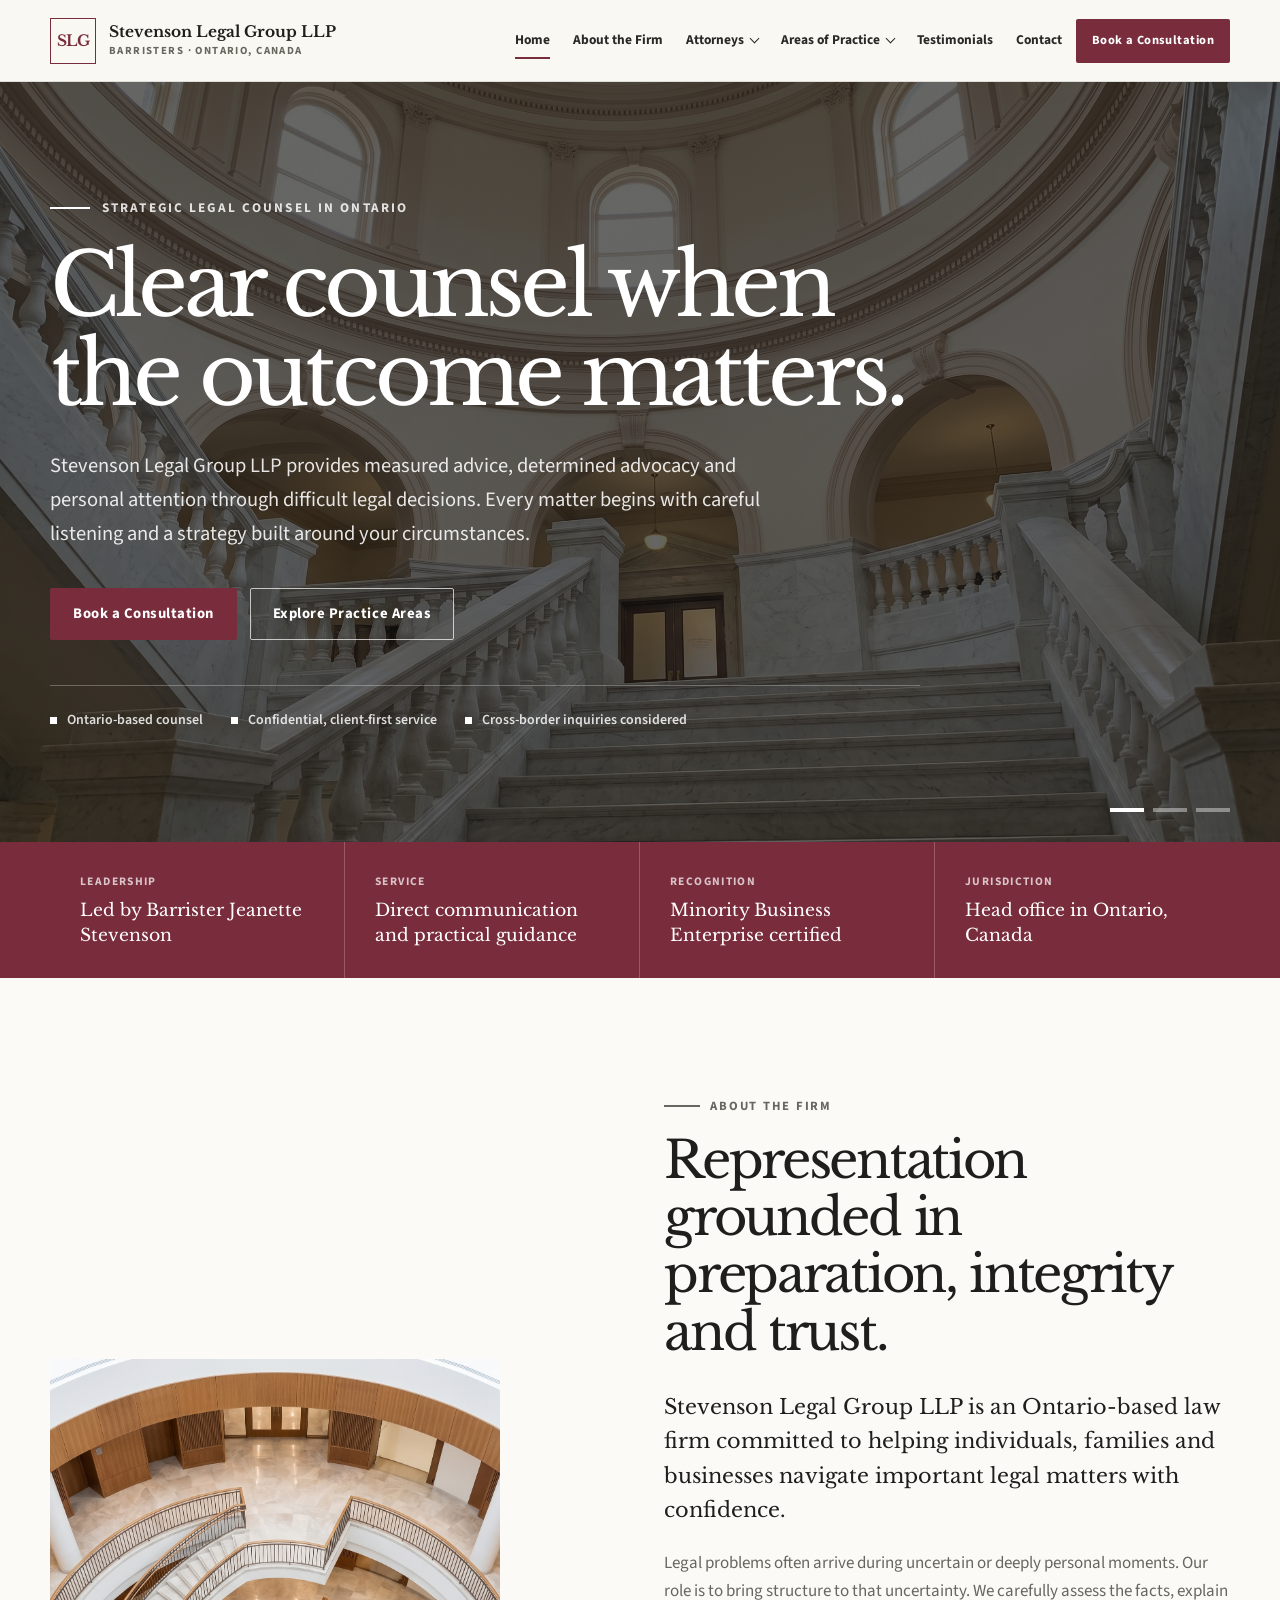
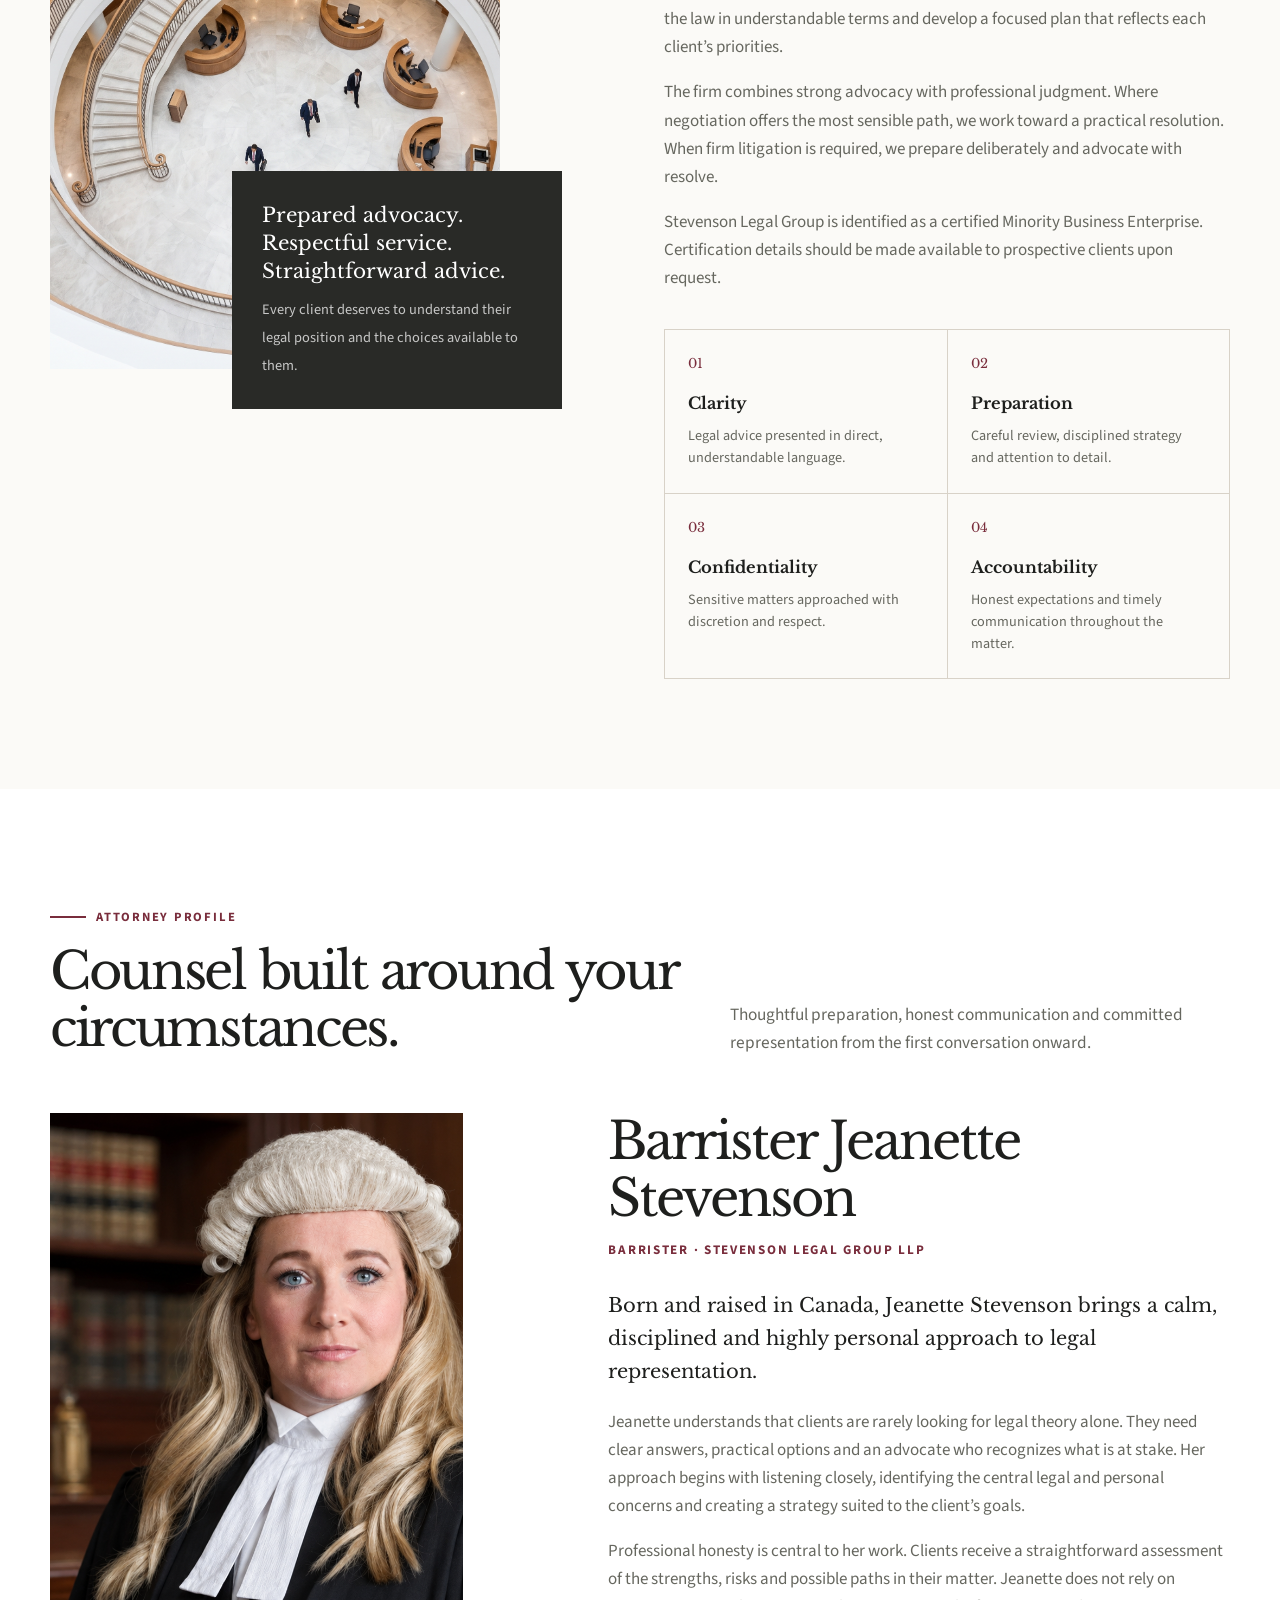
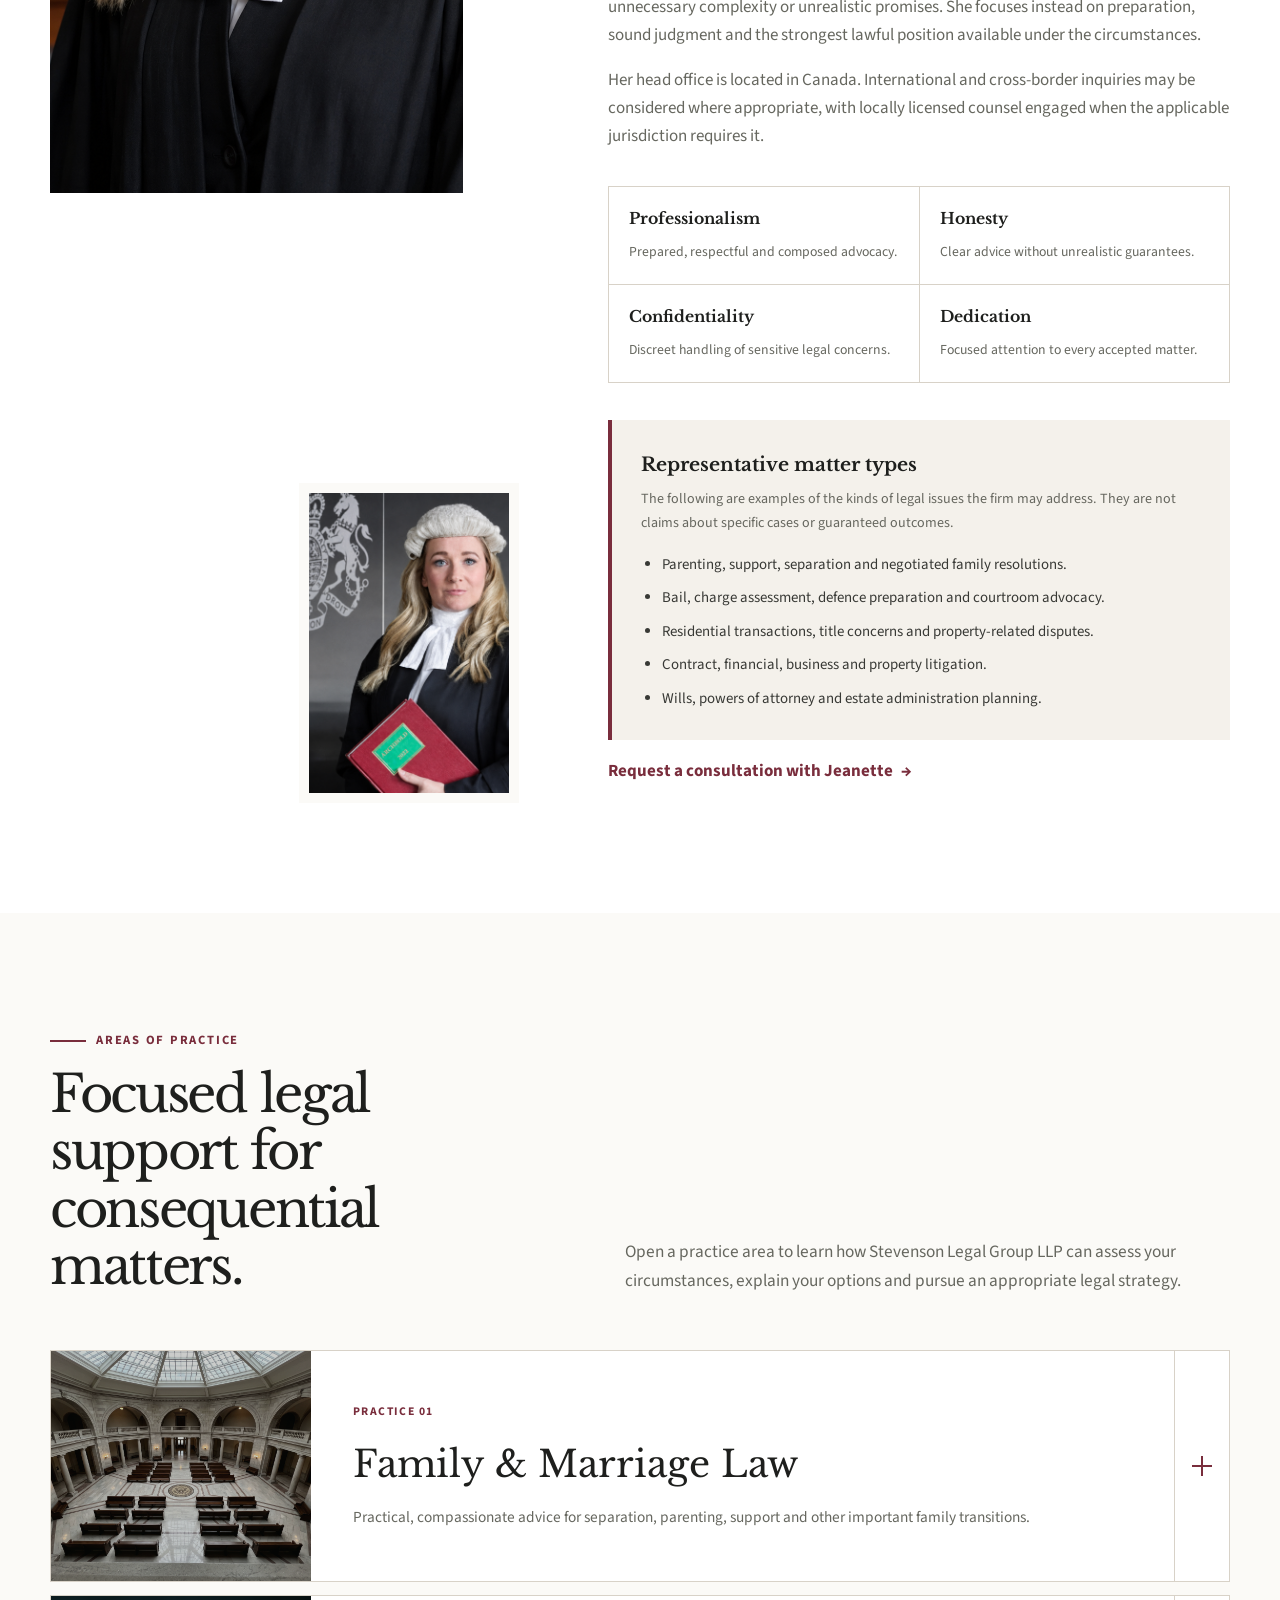
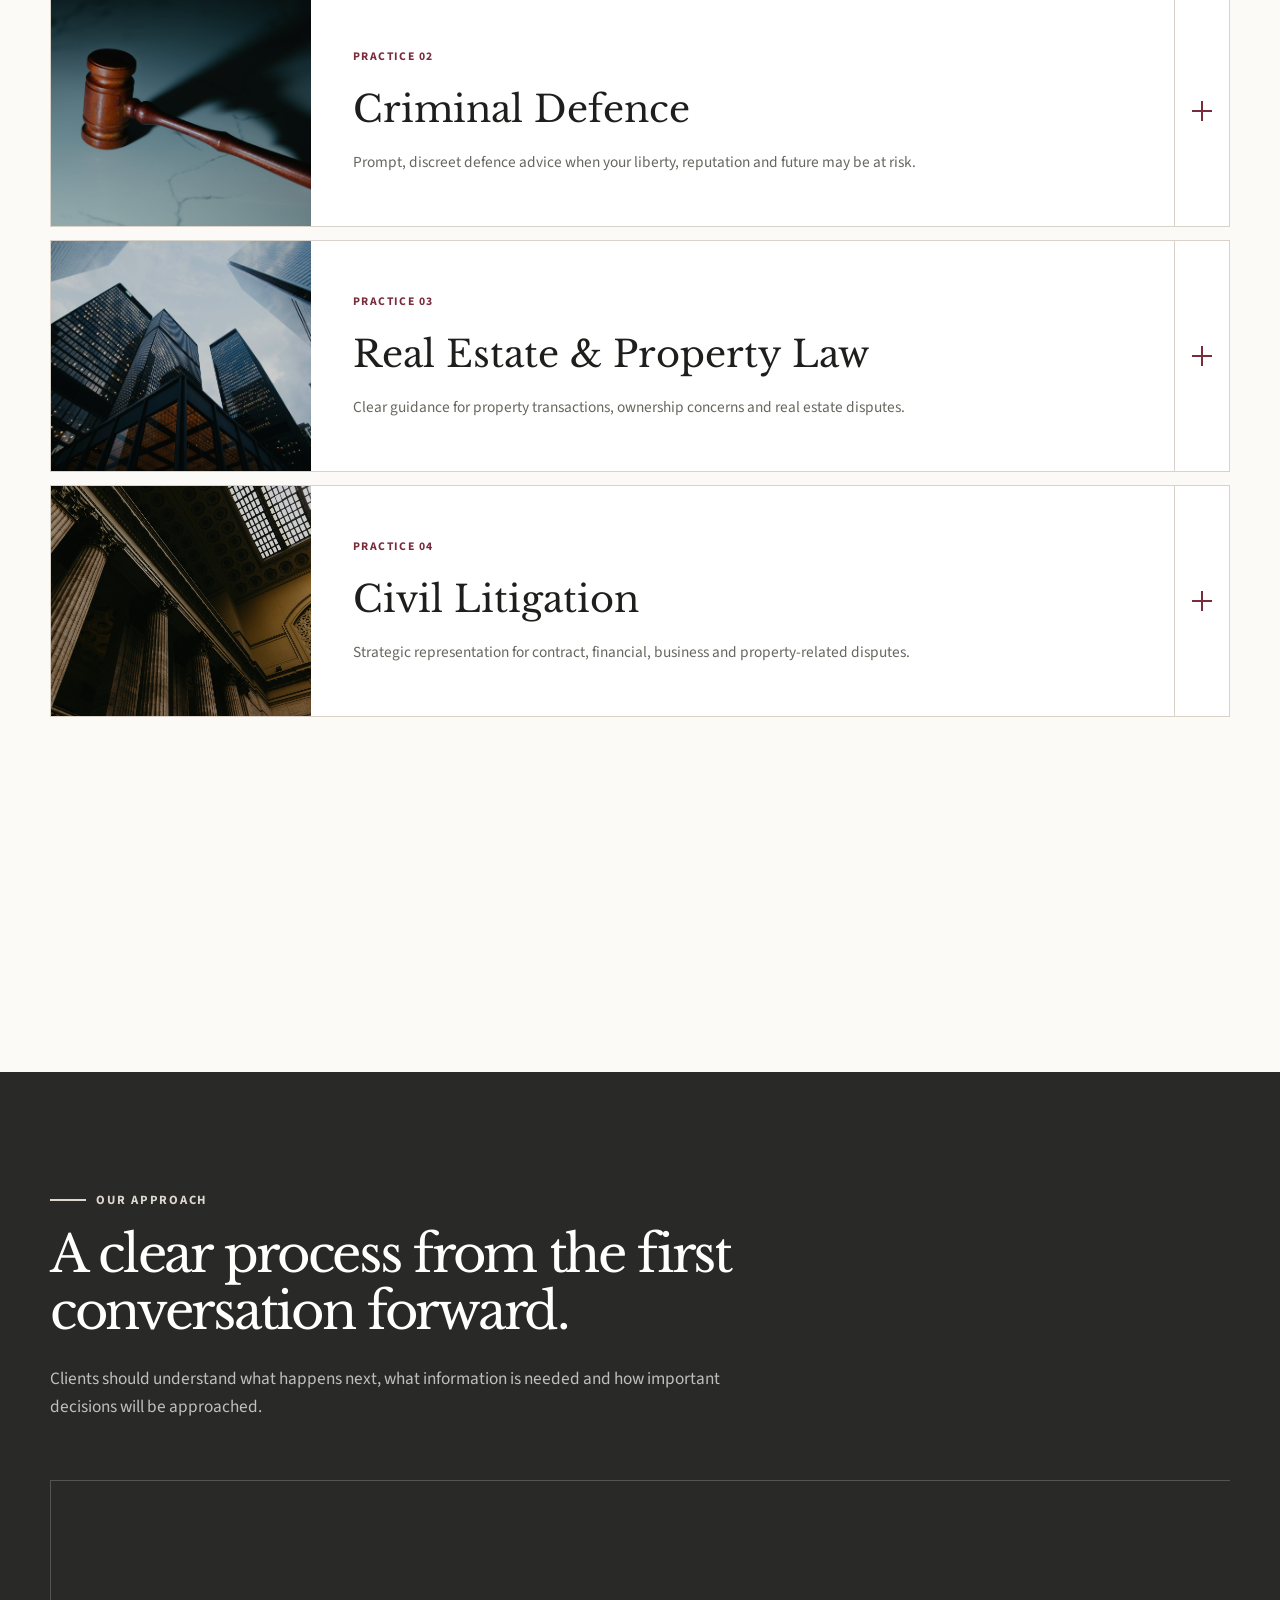
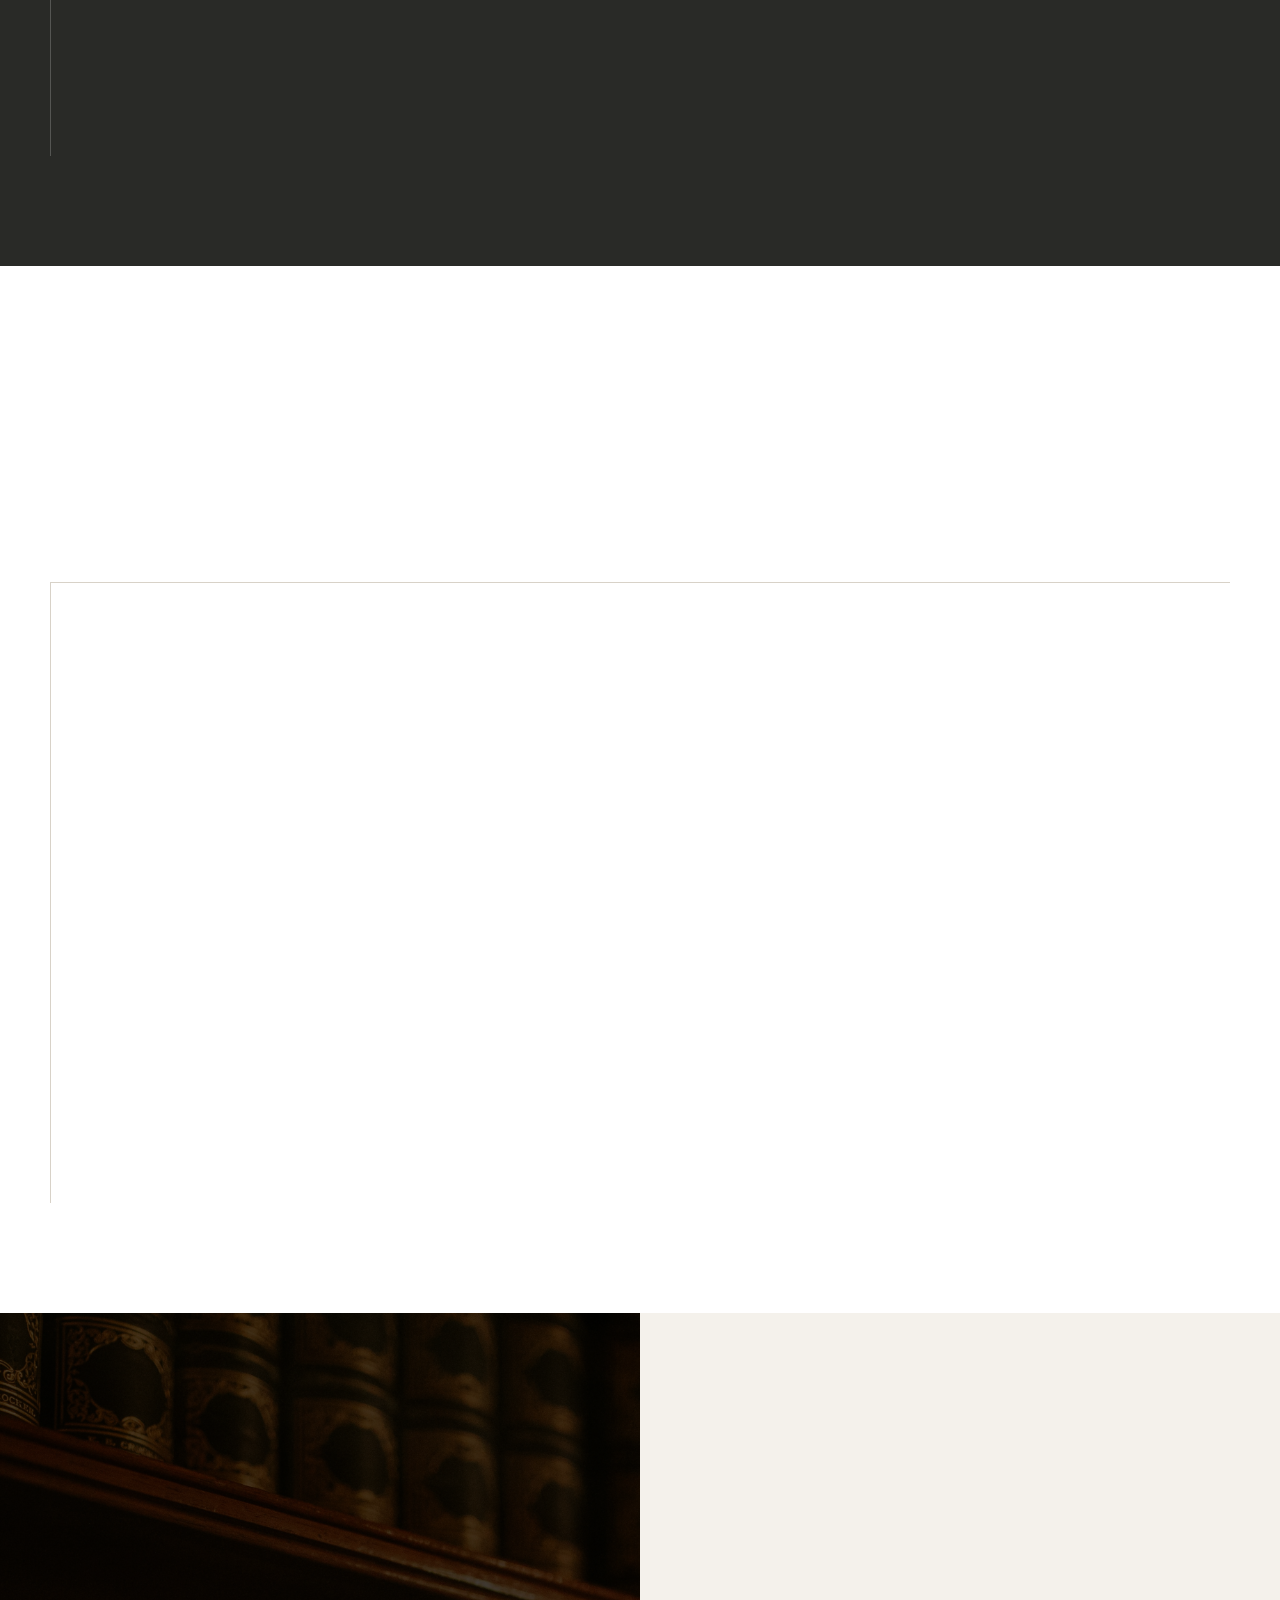
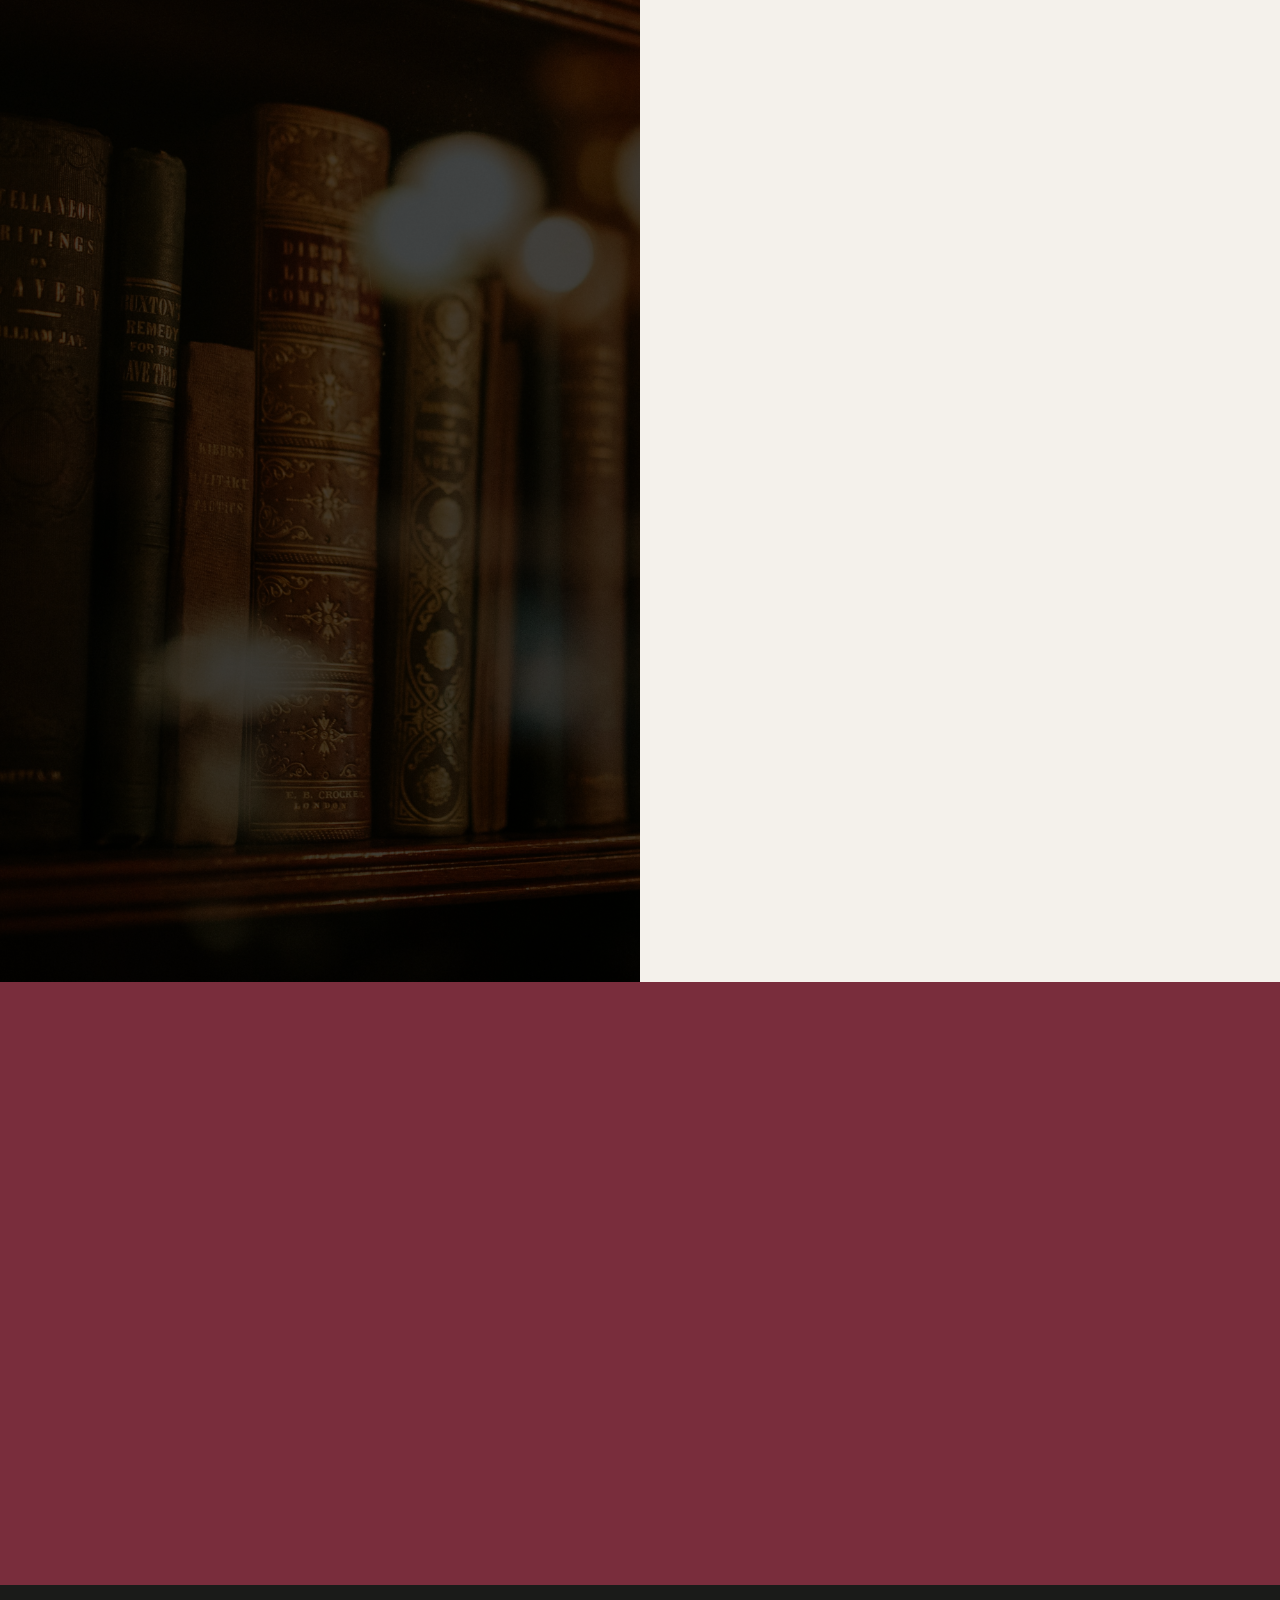
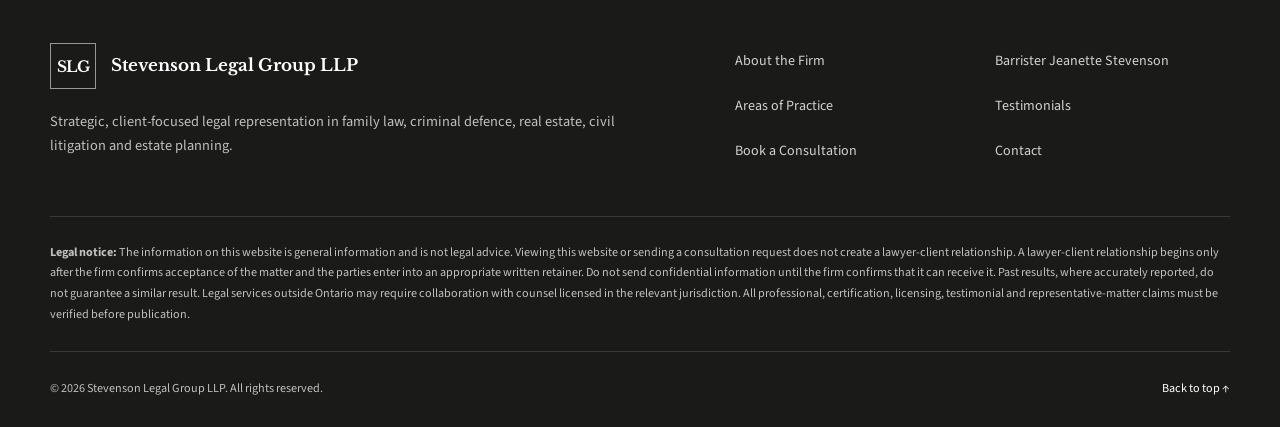
==== commit 093aaab6: "Add files via upload" ====
--- a/index.html
+++ b/index.html
@@ -31,7 +31,7 @@
         href="assets/marble-stairs.jpg"
     >
 
-    <link rel="stylesheet" href="style.css">
+    <link rel="stylesheet" href="style-final-v2.css">
 
     <script type="application/ld+json">
     {
@@ -925,9 +925,10 @@
                     </div>
 
                     <div class="draft-notice">
-                        The statements below are layout samples, not verified client
-                        reviews. Replace each one with written, authorized and
-                        verifiable feedback before publishing the website.
+                        Our clients' experiences reflect our commitment to excellence,
+                        professionalism, and exceptional service. Explore their
+                        testimonials to see how our expertise, dedication, and
+                        personalized approach have consistently exceeded expectations.
                     </div>
                 </div>
 
@@ -944,9 +945,6 @@
 
                         <footer>
                             <span class="testimonial-name">Maya</span>
-                            <span class="testimonial-label">
-                                Sample copy — verify before publication
-                            </span>
                         </footer>
                     </article>
 
@@ -962,9 +960,6 @@
 
                         <footer>
                             <span class="testimonial-name">Daniel</span>
-                            <span class="testimonial-label">
-                                Sample copy — verify before publication
-                            </span>
                         </footer>
                     </article>
 
@@ -980,9 +975,6 @@
 
                         <footer>
                             <span class="testimonial-name">Priya</span>
-                            <span class="testimonial-label">
-                                Sample copy — verify before publication
-                            </span>
                         </footer>
                     </article>
 
@@ -998,9 +990,6 @@
 
                         <footer>
                             <span class="testimonial-name">Simone</span>
-                            <span class="testimonial-label">
-                                Sample copy — verify before publication
-                            </span>
                         </footer>
                     </article>
 
@@ -1016,9 +1005,6 @@
 
                         <footer>
                             <span class="testimonial-name">Adrian</span>
-                            <span class="testimonial-label">
-                                Sample copy — verify before publication
-                            </span>
                         </footer>
                     </article>
 
@@ -1034,9 +1020,6 @@
 
                         <footer>
                             <span class="testimonial-name">Elena</span>
-                            <span class="testimonial-label">
-                                Sample copy — verify before publication
-                            </span>
                         </footer>
                     </article>
                 </div>
@@ -1382,6 +1365,6 @@
         aria-atomic="true"
     ></div>
 
-    <script src="script.js"></script>
+    <script src="script-final-v2.js"></script>
 </body>
 </html>
--- a/style-final-v2.css
+++ b/style-final-v2.css
@@ -0,0 +1,2048 @@
+:root {
+    --paper: #f4f1eb;
+    --paper-light: #fbfaf7;
+    --white: #ffffff;
+    --ink: #1e1f1d;
+    --charcoal: #292a27;
+    --charcoal-soft: #383935;
+    --muted: #66675f;
+    --stone: #d8d2c8;
+    --stone-light: #e9e4dc;
+    --burgundy: #792d3c;
+    --burgundy-dark: #58202c;
+    --sage: #727d70;
+    --focus: #b34b5f;
+    --header-height: 82px;
+    --container: 1180px;
+    --serif: "Libre Baskerville", Georgia, serif;
+    --sans: "Source Sans 3", Arial, sans-serif;
+}
+
+*,
+*::before,
+*::after {
+    box-sizing: border-box;
+}
+
+html {
+    scroll-behavior: smooth;
+    scroll-padding-top: calc(var(--header-height) + 20px);
+}
+
+body {
+    margin: 0;
+    background: var(--paper);
+    color: var(--ink);
+    font-family: var(--sans);
+    font-size: 17px;
+    line-height: 1.65;
+    text-rendering: optimizeLegibility;
+    -webkit-font-smoothing: antialiased;
+}
+
+body.menu-open {
+    overflow: hidden;
+}
+
+img {
+    display: block;
+    max-width: 100%;
+}
+
+button,
+input,
+select,
+textarea {
+    font: inherit;
+}
+
+button,
+summary,
+a {
+    -webkit-tap-highlight-color: transparent;
+}
+
+button {
+    cursor: pointer;
+}
+
+a {
+    color: inherit;
+}
+
+::selection {
+    background: var(--burgundy);
+    color: var(--white);
+}
+
+:focus-visible {
+    outline: 3px solid var(--focus);
+    outline-offset: 4px;
+}
+
+.skip-link {
+    position: fixed;
+    top: 12px;
+    left: 12px;
+    z-index: 5000;
+    padding: 10px 16px;
+    background: var(--white);
+    color: var(--ink);
+    border: 2px solid var(--burgundy);
+    transform: translateY(-160%);
+    transition: transform 180ms ease;
+}
+
+.skip-link:focus {
+    transform: translateY(0);
+}
+
+.container {
+    width: min(calc(100% - 40px), var(--container));
+    margin-inline: auto;
+}
+
+.section {
+    padding: 110px 0;
+}
+
+.section--light {
+    background: var(--paper-light);
+}
+
+.section--white {
+    background: var(--white);
+}
+
+.eyebrow {
+    display: inline-flex;
+    align-items: center;
+    gap: 10px;
+    margin: 0 0 18px;
+    color: var(--burgundy);
+    font-size: 0.79rem;
+    font-weight: 700;
+    letter-spacing: 0.14em;
+    line-height: 1.2;
+    text-transform: uppercase;
+}
+
+.eyebrow::before {
+    width: 36px;
+    height: 2px;
+    background: currentColor;
+    content: "";
+}
+
+.section-title {
+    max-width: 820px;
+    margin: 0;
+    font-family: var(--serif);
+    font-size: clamp(2.15rem, 4vw, 4.2rem);
+    font-weight: 400;
+    letter-spacing: -0.045em;
+    line-height: 1.12;
+}
+
+.section-intro {
+    max-width: 720px;
+    margin: 24px 0 0;
+    color: var(--muted);
+    font-size: 1.08rem;
+}
+
+.button {
+    display: inline-flex;
+    min-height: 52px;
+    align-items: center;
+    justify-content: center;
+    gap: 10px;
+    padding: 13px 22px;
+    border: 1px solid transparent;
+    border-radius: 2px;
+    background: var(--burgundy);
+    color: var(--white);
+    font-size: 0.92rem;
+    font-weight: 700;
+    letter-spacing: 0.035em;
+    line-height: 1.2;
+    text-align: center;
+    text-decoration: none;
+    transition:
+        background-color 180ms ease,
+        border-color 180ms ease,
+        color 180ms ease,
+        transform 180ms ease;
+}
+
+.button:hover {
+    background: var(--burgundy-dark);
+    transform: translateY(-2px);
+}
+
+.button--outline {
+    border-color: rgba(255, 255, 255, 0.7);
+    background: transparent;
+    color: var(--white);
+}
+
+.button--outline:hover {
+    border-color: var(--white);
+    background: var(--white);
+    color: var(--ink);
+}
+
+.button--light {
+    background: var(--white);
+    color: var(--burgundy-dark);
+}
+
+.button--light:hover {
+    background: var(--paper);
+    color: var(--burgundy-dark);
+}
+
+.button--dark {
+    background: var(--charcoal);
+    color: var(--white);
+}
+
+.button--dark:hover {
+    background: #111210;
+}
+
+.button svg {
+    width: 19px;
+    height: 19px;
+    flex: 0 0 auto;
+}
+
+.text-link {
+    display: inline-flex;
+    align-items: center;
+    gap: 8px;
+    color: var(--burgundy);
+    font-weight: 700;
+    text-decoration: none;
+}
+
+.text-link::after {
+    content: "→";
+    transition: transform 180ms ease;
+}
+
+.text-link:hover::after {
+    transform: translateX(4px);
+}
+
+/* Header */
+
+.site-header {
+    position: fixed;
+    inset: 0 0 auto;
+    z-index: 1000;
+    height: var(--header-height);
+    background: rgba(250, 248, 243, 0.97);
+    border-bottom: 1px solid rgba(30, 31, 29, 0.12);
+}
+
+.header-inner {
+    display: flex;
+    height: 100%;
+    align-items: center;
+    justify-content: space-between;
+    gap: 30px;
+}
+
+.brand {
+    display: inline-flex;
+    min-width: 250px;
+    align-items: center;
+    gap: 13px;
+    color: var(--ink);
+    text-decoration: none;
+}
+
+.brand-mark {
+    display: grid;
+    width: 46px;
+    height: 46px;
+    flex: 0 0 auto;
+    place-items: center;
+    border: 1px solid var(--burgundy);
+    color: var(--burgundy);
+    font-family: var(--serif);
+    font-size: 0.95rem;
+    font-weight: 700;
+    letter-spacing: -0.06em;
+}
+
+.brand-copy {
+    display: grid;
+    line-height: 1.1;
+}
+
+.brand-name {
+    font-family: var(--serif);
+    font-size: 0.96rem;
+    font-weight: 700;
+}
+
+.brand-type {
+    margin-top: 5px;
+    color: var(--muted);
+    font-size: 0.68rem;
+    font-weight: 700;
+    letter-spacing: 0.13em;
+    text-transform: uppercase;
+}
+
+.primary-nav {
+    display: flex;
+    align-items: center;
+    gap: 5px;
+}
+
+.nav-link,
+.nav-dropdown > summary {
+    position: relative;
+    display: flex;
+    min-height: 44px;
+    align-items: center;
+    gap: 7px;
+    padding: 10px 9px;
+    border: 0;
+    color: var(--charcoal);
+    font-size: 0.84rem;
+    font-weight: 700;
+    line-height: 1.2;
+    text-decoration: none;
+    white-space: nowrap;
+    list-style: none;
+}
+
+.nav-link::after {
+    position: absolute;
+    right: 9px;
+    bottom: 4px;
+    left: 9px;
+    height: 2px;
+    background: var(--burgundy);
+    content: "";
+    transform: scaleX(0);
+    transform-origin: left;
+    transition: transform 180ms ease;
+}
+
+.nav-link:hover::after,
+.nav-link.is-active::after {
+    transform: scaleX(1);
+}
+
+.nav-dropdown {
+    position: relative;
+}
+
+.nav-dropdown > summary {
+    cursor: pointer;
+}
+
+.nav-dropdown > summary::-webkit-details-marker {
+    display: none;
+}
+
+.nav-dropdown > summary::after {
+    width: 7px;
+    height: 7px;
+    margin-top: -4px;
+    border-right: 1.5px solid currentColor;
+    border-bottom: 1.5px solid currentColor;
+    content: "";
+    transform: rotate(45deg);
+    transition: transform 180ms ease;
+}
+
+.nav-dropdown[open] > summary::after {
+    margin-top: 4px;
+    transform: rotate(225deg);
+}
+
+.dropdown-menu {
+    position: absolute;
+    top: calc(100% + 10px);
+    left: 0;
+    width: 290px;
+    padding: 10px;
+    background: var(--white);
+    border: 1px solid var(--stone);
+    box-shadow: 0 20px 45px rgba(25, 25, 23, 0.14);
+}
+
+.dropdown-menu--wide {
+    width: 320px;
+}
+
+.dropdown-menu a {
+    display: block;
+    padding: 12px 13px;
+    border-bottom: 1px solid var(--stone-light);
+    color: var(--ink);
+    font-size: 0.9rem;
+    font-weight: 600;
+    line-height: 1.35;
+    text-decoration: none;
+}
+
+.dropdown-menu a:last-child {
+    border-bottom: 0;
+}
+
+.dropdown-menu a:hover {
+    background: var(--paper);
+    color: var(--burgundy);
+}
+
+.header-cta {
+    min-height: 44px;
+    padding: 11px 15px;
+    font-size: 0.78rem;
+}
+
+.menu-toggle {
+    display: none;
+    width: 46px;
+    height: 46px;
+    place-items: center;
+    padding: 0;
+    border: 1px solid var(--stone);
+    background: transparent;
+    color: var(--ink);
+}
+
+.menu-toggle-lines,
+.menu-toggle-lines::before,
+.menu-toggle-lines::after {
+    display: block;
+    width: 21px;
+    height: 2px;
+    background: currentColor;
+    content: "";
+    transition: transform 180ms ease, opacity 180ms ease;
+}
+
+.menu-toggle-lines {
+    position: relative;
+}
+
+.menu-toggle-lines::before {
+    position: absolute;
+    top: -7px;
+}
+
+.menu-toggle-lines::after {
+    position: absolute;
+    top: 7px;
+}
+
+.menu-toggle[aria-expanded="true"] .menu-toggle-lines {
+    background: transparent;
+}
+
+.menu-toggle[aria-expanded="true"] .menu-toggle-lines::before {
+    transform: translateY(7px) rotate(45deg);
+}
+
+.menu-toggle[aria-expanded="true"] .menu-toggle-lines::after {
+    transform: translateY(-7px) rotate(-45deg);
+}
+
+/* Hero */
+
+.hero {
+    position: relative;
+    min-height: 760px;
+    margin-top: var(--header-height);
+    overflow: hidden;
+    background: var(--charcoal);
+    color: var(--white);
+}
+
+.hero-slides,
+.hero-slide {
+    position: absolute;
+    inset: 0;
+}
+
+.hero-slide {
+    opacity: 0;
+    background-position: center;
+    background-size: cover;
+    transition: opacity 1100ms ease;
+}
+
+.hero-slide:nth-child(1) {
+    background-image: url("assets/marble-stairs.jpg");
+}
+
+.hero-slide:nth-child(2) {
+    background-image: url("assets/jeanette-desk.jpg");
+    background-position: center 30%;
+}
+
+.hero-slide:nth-child(3) {
+    background-image: url("assets/courthouse-atrium.jpg");
+    background-position: center 42%;
+}
+
+.hero-slide.is-active {
+    opacity: 1;
+}
+
+.hero-overlay {
+    position: absolute;
+    inset: 0;
+    background: rgba(20, 21, 19, 0.65);
+}
+
+.hero-inner {
+    position: relative;
+    z-index: 2;
+    display: flex;
+    min-height: 760px;
+    align-items: center;
+    padding: 110px 0 105px;
+}
+
+.hero-content {
+    max-width: 880px;
+}
+
+.hero-kicker {
+    display: flex;
+    align-items: center;
+    gap: 12px;
+    margin: 0 0 23px;
+    color: rgba(255, 255, 255, 0.84);
+    font-size: 0.83rem;
+    font-weight: 700;
+    letter-spacing: 0.16em;
+    text-transform: uppercase;
+}
+
+.hero-kicker::before {
+    width: 40px;
+    height: 2px;
+    background: var(--white);
+    content: "";
+}
+
+.hero h1 {
+    max-width: 870px;
+    margin: 0;
+    font-family: var(--serif);
+    font-size: clamp(3rem, 6.8vw, 6.5rem);
+    font-weight: 400;
+    letter-spacing: -0.055em;
+    line-height: 1.03;
+}
+
+.hero-description {
+    max-width: 710px;
+    margin: 28px 0 0;
+    color: rgba(255, 255, 255, 0.88);
+    font-size: clamp(1.05rem, 2vw, 1.28rem);
+    line-height: 1.65;
+}
+
+.hero-actions {
+    display: flex;
+    flex-wrap: wrap;
+    gap: 13px;
+    margin-top: 38px;
+}
+
+.hero-facts {
+    display: flex;
+    flex-wrap: wrap;
+    gap: 10px 28px;
+    margin: 45px 0 0;
+    padding: 23px 0 0;
+    border-top: 1px solid rgba(255, 255, 255, 0.28);
+}
+
+.hero-fact {
+    display: flex;
+    align-items: center;
+    gap: 10px;
+    color: rgba(255, 255, 255, 0.84);
+    font-size: 0.87rem;
+    font-weight: 600;
+}
+
+.hero-fact::before {
+    width: 7px;
+    height: 7px;
+    flex: 0 0 auto;
+    background: var(--white);
+    content: "";
+}
+
+.hero-controls {
+    position: absolute;
+    right: 0;
+    bottom: 30px;
+    left: 0;
+    z-index: 4;
+}
+
+.hero-controls-inner {
+    display: flex;
+    align-items: center;
+    justify-content: flex-end;
+    gap: 9px;
+}
+
+.hero-dot {
+    width: 34px;
+    height: 4px;
+    padding: 0;
+    border: 0;
+    background: rgba(255, 255, 255, 0.4);
+}
+
+.hero-dot.is-active {
+    background: var(--white);
+}
+
+/* Trust strip */
+
+.trust-strip {
+    background: var(--burgundy);
+    color: var(--white);
+}
+
+.trust-grid {
+    display: grid;
+    grid-template-columns: repeat(4, 1fr);
+}
+
+.trust-item {
+    min-height: 132px;
+    padding: 30px;
+    border-right: 1px solid rgba(255, 255, 255, 0.22);
+}
+
+.trust-item:last-child {
+    border-right: 0;
+}
+
+.trust-label {
+    display: block;
+    margin-bottom: 7px;
+    color: rgba(255, 255, 255, 0.72);
+    font-size: 0.72rem;
+    font-weight: 700;
+    letter-spacing: 0.12em;
+    text-transform: uppercase;
+}
+
+.trust-value {
+    display: block;
+    font-family: var(--serif);
+    font-size: 1.08rem;
+    line-height: 1.45;
+}
+
+/* About */
+
+.about-layout {
+    display: grid;
+    grid-template-columns: minmax(0, 0.95fr) minmax(0, 1.05fr);
+    align-items: center;
+    gap: clamp(50px, 8vw, 105px);
+}
+
+.about-image {
+    position: relative;
+    min-height: 650px;
+}
+
+.about-image img {
+    width: 88%;
+    height: 610px;
+    object-fit: cover;
+}
+
+.about-note {
+    position: absolute;
+    right: 0;
+    bottom: 0;
+    width: min(330px, 68%);
+    padding: 30px;
+    background: var(--charcoal);
+    color: var(--white);
+}
+
+.about-note strong {
+    display: block;
+    margin-bottom: 10px;
+    font-family: var(--serif);
+    font-size: 1.25rem;
+    font-weight: 400;
+    line-height: 1.4;
+}
+
+.about-note span {
+    color: rgba(255, 255, 255, 0.74);
+    font-size: 0.9rem;
+}
+
+.about-copy p {
+    color: var(--muted);
+}
+
+.about-copy .lead {
+    margin: 29px 0 22px;
+    color: var(--ink);
+    font-family: var(--serif);
+    font-size: 1.3rem;
+    line-height: 1.65;
+}
+
+.principles {
+    display: grid;
+    grid-template-columns: repeat(2, 1fr);
+    gap: 0;
+    margin: 37px 0 0;
+    border-top: 1px solid var(--stone);
+    border-left: 1px solid var(--stone);
+}
+
+.principle {
+    min-height: 150px;
+    padding: 23px;
+    border-right: 1px solid var(--stone);
+    border-bottom: 1px solid var(--stone);
+}
+
+.principle-number {
+    display: block;
+    margin-bottom: 16px;
+    color: var(--burgundy);
+    font-family: var(--serif);
+    font-size: 0.82rem;
+}
+
+.principle h3 {
+    margin: 0 0 8px;
+    font-family: var(--serif);
+    font-size: 1.02rem;
+}
+
+.principle p {
+    margin: 0;
+    font-size: 0.89rem;
+    line-height: 1.55;
+}
+
+/* Attorney */
+
+.attorney-heading {
+    display: flex;
+    align-items: end;
+    justify-content: space-between;
+    gap: 30px;
+    margin-bottom: 55px;
+}
+
+.attorney-heading .section-intro {
+    max-width: 500px;
+    margin: 0;
+}
+
+.attorney-layout {
+    display: grid;
+    grid-template-columns: minmax(0, 0.86fr) minmax(0, 1.14fr);
+    gap: clamp(45px, 7vw, 90px);
+}
+
+.attorney-images {
+    position: relative;
+    min-height: 780px;
+}
+
+.attorney-main-image {
+    width: 88%;
+    height: 680px;
+    object-fit: cover;
+    object-position: center top;
+}
+
+.attorney-secondary-image {
+    position: absolute;
+    right: 0;
+    bottom: 0;
+    width: 47%;
+    height: 320px;
+    border: 10px solid var(--paper-light);
+    object-fit: cover;
+    object-position: center top;
+}
+
+.attorney-name {
+    margin: 0;
+    font-family: var(--serif);
+    font-size: clamp(2.2rem, 4vw, 4rem);
+    font-weight: 400;
+    letter-spacing: -0.04em;
+    line-height: 1.12;
+}
+
+.attorney-role {
+    display: block;
+    margin: 13px 0 27px;
+    color: var(--burgundy);
+    font-size: 0.82rem;
+    font-weight: 700;
+    letter-spacing: 0.13em;
+    text-transform: uppercase;
+}
+
+.attorney-copy p {
+    color: var(--muted);
+}
+
+.attorney-copy .attorney-lead {
+    color: var(--ink);
+    font-family: var(--serif);
+    font-size: 1.22rem;
+    line-height: 1.7;
+}
+
+.attorney-values {
+    display: grid;
+    grid-template-columns: repeat(2, 1fr);
+    margin: 36px 0;
+    border-top: 1px solid var(--stone);
+    border-left: 1px solid var(--stone);
+}
+
+.attorney-value {
+    padding: 19px 20px;
+    border-right: 1px solid var(--stone);
+    border-bottom: 1px solid var(--stone);
+}
+
+.attorney-value strong {
+    display: block;
+    margin-bottom: 5px;
+    font-family: var(--serif);
+    font-size: 0.98rem;
+}
+
+.attorney-value span {
+    color: var(--muted);
+    font-size: 0.86rem;
+}
+
+.matter-types {
+    margin-top: 37px;
+    padding: 29px;
+    background: var(--paper);
+    border-left: 4px solid var(--burgundy);
+}
+
+.matter-types h3 {
+    margin: 0 0 8px;
+    font-family: var(--serif);
+    font-size: 1.18rem;
+}
+
+.matter-types > p {
+    margin: 0 0 18px;
+    color: var(--muted);
+    font-size: 0.88rem;
+}
+
+.matter-types ul {
+    display: grid;
+    gap: 9px;
+    margin: 0;
+    padding-left: 21px;
+    color: var(--charcoal-soft);
+    font-size: 0.93rem;
+}
+
+/* Practices */
+
+.practice-header {
+    display: grid;
+    grid-template-columns: 0.9fr 1.1fr;
+    align-items: end;
+    gap: 80px;
+    margin-bottom: 55px;
+}
+
+.practice-header .section-intro {
+    margin: 0;
+}
+
+.practice-list {
+    display: grid;
+    gap: 13px;
+}
+
+.practice-card {
+    border: 1px solid var(--stone);
+    background: var(--white);
+}
+
+.practice-card > summary {
+    position: relative;
+    display: grid;
+    min-height: 230px;
+    grid-template-columns: 260px minmax(0, 1fr) 55px;
+    align-items: stretch;
+    cursor: pointer;
+    list-style: none;
+}
+
+.practice-card > summary::-webkit-details-marker {
+    display: none;
+}
+
+.practice-image {
+    position: relative;
+    min-height: 230px;
+    overflow: hidden;
+    background-position: center;
+    background-size: cover;
+}
+
+.practice-image::after {
+    position: absolute;
+    inset: 0;
+    background: rgba(22, 23, 21, 0.22);
+    content: "";
+}
+
+.practice-card:nth-child(1) .practice-image {
+    background-image: url("assets/courthouse-atrium.jpg");
+}
+
+.practice-card:nth-child(2) .practice-image {
+    background-image: url("assets/gavel.jpg");
+}
+
+.practice-card:nth-child(3) .practice-image {
+    background-image: url("assets/city-towers.jpg");
+}
+
+.practice-card:nth-child(4) .practice-image {
+    background-image: url("assets/courthouse-columns.jpg");
+}
+
+.practice-card:nth-child(5) .practice-image {
+    background-image: url("assets/law-books.jpg");
+}
+
+.practice-summary-copy {
+    align-self: center;
+    padding: 35px 42px;
+}
+
+.practice-number {
+    display: block;
+    margin-bottom: 12px;
+    color: var(--burgundy);
+    font-size: 0.73rem;
+    font-weight: 700;
+    letter-spacing: 0.12em;
+    text-transform: uppercase;
+}
+
+.practice-summary-copy h3 {
+    margin: 0 0 11px;
+    font-family: var(--serif);
+    font-size: clamp(1.5rem, 3vw, 2.3rem);
+    font-weight: 400;
+}
+
+.practice-summary-copy p {
+    max-width: 720px;
+    margin: 0;
+    color: var(--muted);
+    font-size: 0.96rem;
+}
+
+.practice-toggle {
+    position: relative;
+    display: grid;
+    place-items: center;
+    border-left: 1px solid var(--stone);
+}
+
+.practice-toggle::before,
+.practice-toggle::after {
+    position: absolute;
+    width: 20px;
+    height: 2px;
+    background: var(--burgundy);
+    content: "";
+    transition: transform 180ms ease;
+}
+
+.practice-toggle::after {
+    transform: rotate(90deg);
+}
+
+.practice-card[open] .practice-toggle::after {
+    transform: rotate(0);
+}
+
+.practice-body {
+    display: grid;
+    grid-template-columns: 1fr 0.75fr;
+    gap: 55px;
+    padding: 47px;
+    border-top: 1px solid var(--stone);
+    background: var(--paper-light);
+}
+
+.practice-body h4 {
+    margin: 0 0 15px;
+    font-family: var(--serif);
+    font-size: 1.27rem;
+}
+
+.practice-body p {
+    margin: 0 0 18px;
+    color: var(--muted);
+}
+
+.practice-body ul {
+    display: grid;
+    gap: 10px;
+    margin: 0;
+    padding-left: 20px;
+    color: var(--charcoal-soft);
+}
+
+.practice-aside {
+    align-self: start;
+    padding: 28px;
+    background: var(--charcoal);
+    color: var(--white);
+}
+
+.practice-aside strong {
+    display: block;
+    margin-bottom: 10px;
+    font-family: var(--serif);
+    font-size: 1.08rem;
+}
+
+.practice-aside p {
+    color: rgba(255, 255, 255, 0.72);
+    font-size: 0.9rem;
+}
+
+/* Process */
+
+.process {
+    background: var(--charcoal);
+    color: var(--white);
+}
+
+.process .eyebrow {
+    color: #ddd8cf;
+}
+
+.process .section-intro {
+    color: rgba(255, 255, 255, 0.7);
+}
+
+.process-grid {
+    display: grid;
+    grid-template-columns: repeat(4, 1fr);
+    margin-top: 58px;
+    border-top: 1px solid rgba(255, 255, 255, 0.2);
+    border-left: 1px solid rgba(255, 255, 255, 0.2);
+}
+
+.process-step {
+    min-height: 275px;
+    padding: 31px;
+    border-right: 1px solid rgba(255, 255, 255, 0.2);
+    border-bottom: 1px solid rgba(255, 255, 255, 0.2);
+}
+
+.process-step span {
+    display: block;
+    margin-bottom: 55px;
+    color: rgba(255, 255, 255, 0.48);
+    font-family: var(--serif);
+    font-size: 0.94rem;
+}
+
+.process-step h3 {
+    margin: 0 0 12px;
+    font-family: var(--serif);
+    font-size: 1.24rem;
+    font-weight: 400;
+}
+
+.process-step p {
+    margin: 0;
+    color: rgba(255, 255, 255, 0.68);
+    font-size: 0.92rem;
+}
+
+/* Testimonials */
+
+.testimonial-heading {
+    display: flex;
+    align-items: end;
+    justify-content: space-between;
+    gap: 35px;
+    margin-bottom: 48px;
+}
+
+.draft-notice {
+    max-width: 430px;
+    padding: 16px 19px;
+    border-left: 3px solid var(--burgundy);
+    background: var(--paper);
+    color: var(--muted);
+    font-size: 0.84rem;
+}
+
+.testimonial-grid {
+    display: grid;
+    grid-template-columns: repeat(3, 1fr);
+    border-top: 1px solid var(--stone);
+    border-left: 1px solid var(--stone);
+}
+
+.testimonial {
+    display: flex;
+    min-height: 310px;
+    flex-direction: column;
+    justify-content: space-between;
+    padding: 31px;
+    border-right: 1px solid var(--stone);
+    border-bottom: 1px solid var(--stone);
+    background: var(--white);
+}
+
+.testimonial:nth-child(even) {
+    background: var(--paper-light);
+}
+
+.quote-mark {
+    color: var(--burgundy);
+    font-family: var(--serif);
+    font-size: 3.8rem;
+    line-height: 0.8;
+}
+
+.testimonial blockquote {
+    margin: 18px 0 30px;
+    color: var(--charcoal-soft);
+    font-family: var(--serif);
+    font-size: 1.02rem;
+    line-height: 1.72;
+}
+
+.testimonial-name {
+    color: var(--ink);
+    font-size: 0.91rem;
+    font-weight: 700;
+}
+
+.testimonial-label {
+    display: block;
+    margin-top: 4px;
+    color: var(--muted);
+    font-size: 0.73rem;
+    letter-spacing: 0.06em;
+    text-transform: uppercase;
+}
+
+/* Consultation */
+
+.consultation {
+    position: relative;
+    overflow: hidden;
+    background: var(--paper);
+}
+
+.consultation::before {
+    position: absolute;
+    inset: 0 50% 0 0;
+    background:
+        rgba(28, 29, 27, 0.78)
+        url("assets/law-library-glass.jpg")
+        center / cover;
+    background-blend-mode: multiply;
+    content: "";
+}
+
+.consultation-layout {
+    position: relative;
+    z-index: 2;
+    display: grid;
+    grid-template-columns: 0.85fr 1.15fr;
+    gap: 0;
+}
+
+.consultation-copy {
+    padding: 80px 70px 80px 0;
+    color: var(--white);
+}
+
+.consultation-copy .eyebrow {
+    color: #ddd8cf;
+}
+
+.consultation-copy .section-title {
+    font-size: clamp(2.25rem, 4vw, 4rem);
+}
+
+.consultation-copy p {
+    color: rgba(255, 255, 255, 0.76);
+}
+
+.consultation-points {
+    display: grid;
+    gap: 15px;
+    margin: 34px 0 0;
+    padding: 0;
+    list-style: none;
+}
+
+.consultation-points li {
+    display: flex;
+    align-items: start;
+    gap: 12px;
+    color: rgba(255, 255, 255, 0.83);
+    font-size: 0.93rem;
+}
+
+.consultation-points li::before {
+    width: 8px;
+    height: 8px;
+    flex: 0 0 auto;
+    margin-top: 8px;
+    background: var(--white);
+    content: "";
+}
+
+.consultation-form-wrap {
+    padding: 70px;
+    background: var(--white);
+    border: 1px solid var(--stone);
+}
+
+.consultation-form-wrap h3 {
+    margin: 0 0 9px;
+    font-family: var(--serif);
+    font-size: 1.75rem;
+    font-weight: 400;
+}
+
+.form-intro {
+    margin: 0 0 30px;
+    color: var(--muted);
+    font-size: 0.91rem;
+}
+
+.form-grid {
+    display: grid;
+    grid-template-columns: repeat(2, 1fr);
+    gap: 21px;
+}
+
+.form-field {
+    display: grid;
+    gap: 7px;
+}
+
+.form-field--full {
+    grid-column: 1 / -1;
+}
+
+.form-field label,
+.fieldset-label {
+    color: var(--charcoal);
+    font-size: 0.83rem;
+    font-weight: 700;
+}
+
+.required {
+    color: var(--burgundy);
+}
+
+.form-field input,
+.form-field select,
+.form-field textarea {
+    width: 100%;
+    min-height: 52px;
+    padding: 12px 14px;
+    border: 1px solid #bdb8ae;
+    border-radius: 0;
+    background: var(--white);
+    color: var(--ink);
+}
+
+.form-field textarea {
+    min-height: 150px;
+    resize: vertical;
+}
+
+.form-field input:focus,
+.form-field select:focus,
+.form-field textarea:focus {
+    border-color: var(--burgundy);
+    outline: 2px solid rgba(121, 45, 60, 0.16);
+}
+
+.checkbox-field {
+    display: grid;
+    grid-template-columns: 20px 1fr;
+    gap: 11px;
+    align-items: start;
+    margin-top: 4px;
+}
+
+.checkbox-field input {
+    width: 18px;
+    height: 18px;
+    margin: 4px 0 0;
+    accent-color: var(--burgundy);
+}
+
+.checkbox-field label {
+    color: var(--muted);
+    font-size: 0.82rem;
+    line-height: 1.55;
+}
+
+.form-actions {
+    display: flex;
+    align-items: center;
+    gap: 18px;
+    margin-top: 27px;
+}
+
+.form-status {
+    min-height: 24px;
+    color: var(--burgundy);
+    font-size: 0.84rem;
+    font-weight: 600;
+}
+
+.form-privacy {
+    margin: 18px 0 0;
+    color: var(--muted);
+    font-size: 0.77rem;
+    line-height: 1.55;
+}
+
+/* Contact */
+
+.contact {
+    background: var(--burgundy);
+    color: var(--white);
+}
+
+.contact-layout {
+    display: grid;
+    grid-template-columns: 0.85fr 1.15fr;
+    gap: clamp(60px, 10vw, 130px);
+}
+
+.contact .eyebrow {
+    color: rgba(255, 255, 255, 0.78);
+}
+
+.contact .section-title {
+    font-size: clamp(2.2rem, 4.5vw, 4.6rem);
+}
+
+.contact-copy p {
+    max-width: 550px;
+    color: rgba(255, 255, 255, 0.76);
+}
+
+.contact-list {
+    border-top: 1px solid rgba(255, 255, 255, 0.28);
+}
+
+.contact-row {
+    display: grid;
+    grid-template-columns: 125px minmax(0, 1fr);
+    gap: 20px;
+    padding: 23px 0;
+    border-bottom: 1px solid rgba(255, 255, 255, 0.28);
+}
+
+.contact-row-label {
+    color: rgba(255, 255, 255, 0.65);
+    font-size: 0.75rem;
+    font-weight: 700;
+    letter-spacing: 0.11em;
+    text-transform: uppercase;
+}
+
+.contact-row-value {
+    overflow-wrap: anywhere;
+    font-family: var(--serif);
+    font-size: 1.03rem;
+}
+
+.contact-row-value a {
+    text-underline-offset: 4px;
+}
+
+.contact-actions {
+    display: flex;
+    flex-wrap: wrap;
+    gap: 12px;
+    margin-top: 31px;
+}
+
+.contact-actions .button--outline {
+    min-width: 190px;
+}
+
+/* Footer */
+
+.site-footer {
+    padding: 58px 0 28px;
+    background: #1a1b19;
+    color: rgba(255, 255, 255, 0.72);
+}
+
+.footer-top {
+    display: grid;
+    grid-template-columns: 1.1fr 0.9fr;
+    gap: 80px;
+    padding-bottom: 45px;
+}
+
+.footer-brand {
+    display: flex;
+    align-items: center;
+    gap: 15px;
+    color: var(--white);
+}
+
+.footer-brand .brand-mark {
+    border-color: rgba(255, 255, 255, 0.55);
+    color: var(--white);
+}
+
+.footer-brand strong {
+    font-family: var(--serif);
+    font-size: 1.05rem;
+}
+
+.footer-description {
+    max-width: 600px;
+    margin: 21px 0 0;
+    font-size: 0.9rem;
+}
+
+.footer-links {
+    display: grid;
+    grid-template-columns: repeat(2, 1fr);
+    gap: 8px 24px;
+    align-content: start;
+}
+
+.footer-links a {
+    padding: 7px 0;
+    color: rgba(255, 255, 255, 0.8);
+    font-size: 0.88rem;
+    text-decoration: none;
+}
+
+.footer-links a:hover {
+    color: var(--white);
+    text-decoration: underline;
+    text-underline-offset: 4px;
+}
+
+.footer-disclaimer {
+    padding: 26px 0;
+    border-top: 1px solid rgba(255, 255, 255, 0.14);
+    border-bottom: 1px solid rgba(255, 255, 255, 0.14);
+    font-size: 0.76rem;
+    line-height: 1.7;
+}
+
+.footer-bottom {
+    display: flex;
+    align-items: center;
+    justify-content: space-between;
+    gap: 25px;
+    padding-top: 27px;
+    font-size: 0.76rem;
+}
+
+.back-to-top {
+    color: var(--white);
+    text-decoration: none;
+}
+
+/* Toast */
+
+.toast {
+    position: fixed;
+    right: 22px;
+    bottom: 22px;
+    z-index: 3000;
+    max-width: min(390px, calc(100% - 44px));
+    padding: 14px 18px;
+    background: var(--charcoal);
+    color: var(--white);
+    box-shadow: 0 15px 40px rgba(0, 0, 0, 0.25);
+    font-size: 0.88rem;
+    opacity: 0;
+    pointer-events: none;
+    transform: translateY(15px);
+    transition: opacity 180ms ease, transform 180ms ease;
+}
+
+.toast.is-visible {
+    opacity: 1;
+    transform: translateY(0);
+}
+
+/* Reveal */
+
+.reveal {
+    opacity: 0;
+    transform: translateY(22px);
+    transition: opacity 650ms ease, transform 650ms ease;
+}
+
+.reveal.is-visible {
+    opacity: 1;
+    transform: translateY(0);
+}
+
+/* Responsive */
+
+@media (max-width: 1100px) {
+    :root {
+        --header-height: 74px;
+    }
+
+    .brand {
+        min-width: 225px;
+    }
+
+    .brand-name {
+        font-size: 0.88rem;
+    }
+
+    .primary-nav {
+        position: fixed;
+        top: var(--header-height);
+        right: 0;
+        bottom: 0;
+        width: min(390px, 100%);
+        display: block;
+        padding: 24px;
+        overflow-y: auto;
+        background: var(--paper-light);
+        border-left: 1px solid var(--stone);
+        transform: translateX(105%);
+        transition: transform 220ms ease;
+    }
+
+    .primary-nav.is-open {
+        transform: translateX(0);
+    }
+
+    .nav-link,
+    .nav-dropdown > summary {
+        width: 100%;
+        min-height: 52px;
+        justify-content: space-between;
+        padding: 14px 4px;
+        border-bottom: 1px solid var(--stone);
+        font-size: 0.96rem;
+    }
+
+    .nav-link::after {
+        display: none;
+    }
+
+    .nav-dropdown {
+        width: 100%;
+    }
+
+    .dropdown-menu,
+    .dropdown-menu--wide {
+        position: static;
+        width: 100%;
+        padding: 8px 0 16px 14px;
+        border: 0;
+        border-bottom: 1px solid var(--stone);
+        background: transparent;
+        box-shadow: none;
+    }
+
+    .dropdown-menu a {
+        padding: 11px 8px;
+    }
+
+    .header-cta {
+        width: 100%;
+        margin-top: 20px;
+    }
+
+    .menu-toggle {
+        display: grid;
+    }
+
+    .hero,
+    .hero-inner {
+        min-height: calc(100svh - var(--header-height));
+    }
+
+    .trust-grid {
+        grid-template-columns: repeat(2, 1fr);
+    }
+
+    .trust-item:nth-child(2) {
+        border-right: 0;
+    }
+
+    .trust-item:nth-child(-n + 2) {
+        border-bottom: 1px solid rgba(255, 255, 255, 0.22);
+    }
+
+    .about-layout,
+    .attorney-layout,
+    .practice-header,
+    .contact-layout {
+        grid-template-columns: 1fr;
+    }
+
+    .about-layout,
+    .attorney-layout {
+        gap: 60px;
+    }
+
+    .attorney-heading {
+        display: block;
+    }
+
+    .attorney-heading .section-intro {
+        margin-top: 23px;
+    }
+
+    .practice-header {
+        gap: 24px;
+    }
+
+    .practice-card > summary {
+        grid-template-columns: 220px minmax(0, 1fr) 55px;
+    }
+
+    .process-grid {
+        grid-template-columns: repeat(2, 1fr);
+    }
+
+    .testimonial-grid {
+        grid-template-columns: repeat(2, 1fr);
+    }
+
+    .consultation::before {
+        inset: 0;
+    }
+
+    .consultation-layout {
+        grid-template-columns: 1fr;
+    }
+
+    .consultation-copy {
+        max-width: 750px;
+        padding: 90px 0 70px;
+    }
+
+    .consultation-form-wrap {
+        padding: 55px;
+    }
+}
+
+@media (max-width: 760px) {
+    body {
+        font-size: 16px;
+    }
+
+    .container {
+        width: min(calc(100% - 28px), var(--container));
+    }
+
+    .section {
+        padding: 78px 0;
+    }
+
+    .brand {
+        min-width: 0;
+    }
+
+    .brand-mark {
+        width: 42px;
+        height: 42px;
+    }
+
+    .brand-name {
+        font-size: 0.8rem;
+    }
+
+    .brand-type {
+        display: none;
+    }
+
+    .hero-inner {
+        align-items: flex-end;
+        padding: 95px 0 95px;
+    }
+
+    .hero h1 {
+        font-size: clamp(2.8rem, 13vw, 4.6rem);
+    }
+
+    .hero-description {
+        font-size: 1rem;
+    }
+
+    .hero-actions {
+        display: grid;
+    }
+
+    .hero-actions .button {
+        width: 100%;
+    }
+
+    .hero-facts {
+        gap: 10px;
+    }
+
+    .hero-fact {
+        width: 100%;
+    }
+
+    .hero-controls-inner {
+        justify-content: center;
+    }
+
+    .trust-grid {
+        grid-template-columns: 1fr;
+    }
+
+    .trust-item,
+    .trust-item:nth-child(2) {
+        border-right: 0;
+        border-bottom: 1px solid rgba(255, 255, 255, 0.22);
+    }
+
+    .trust-item:last-child {
+        border-bottom: 0;
+    }
+
+    .about-image {
+        min-height: 540px;
+    }
+
+    .about-image img {
+        width: 100%;
+        height: 500px;
+    }
+
+    .about-note {
+        right: 15px;
+        width: calc(100% - 30px);
+    }
+
+    .principles,
+    .attorney-values {
+        grid-template-columns: 1fr;
+    }
+
+    .attorney-images {
+        min-height: 650px;
+    }
+
+    .attorney-main-image {
+        width: 100%;
+        height: 585px;
+    }
+
+    .attorney-secondary-image {
+        right: 12px;
+        width: 48%;
+        height: 260px;
+        border-width: 7px;
+    }
+
+    .practice-card > summary {
+        display: block;
+        min-height: 0;
+    }
+
+    .practice-image {
+        min-height: 190px;
+    }
+
+    .practice-summary-copy {
+        padding: 26px 25px 32px;
+    }
+
+    .practice-toggle {
+        position: absolute;
+        right: 22px;
+        bottom: 24px;
+        width: 35px;
+        height: 35px;
+        border: 1px solid var(--stone);
+    }
+
+    .practice-toggle::before,
+    .practice-toggle::after {
+        width: 16px;
+    }
+
+    .practice-body {
+        grid-template-columns: 1fr;
+        gap: 28px;
+        padding: 29px 25px;
+    }
+
+    .process-grid,
+    .testimonial-grid {
+        grid-template-columns: 1fr;
+    }
+
+    .testimonial-heading {
+        display: block;
+    }
+
+    .draft-notice {
+        margin-top: 25px;
+    }
+
+    .consultation-form-wrap {
+        padding: 35px 22px;
+    }
+
+    .form-grid {
+        grid-template-columns: 1fr;
+    }
+
+    .form-field--full {
+        grid-column: auto;
+    }
+
+    .form-actions {
+        display: grid;
+    }
+
+    .form-actions .button {
+        width: 100%;
+    }
+
+    .contact-row {
+        grid-template-columns: 1fr;
+        gap: 7px;
+    }
+
+    .contact-actions {
+        display: grid;
+    }
+
+    .contact-actions .button {
+        width: 100%;
+    }
+
+    .footer-top {
+        grid-template-columns: 1fr;
+        gap: 40px;
+    }
+
+    .footer-links {
+        grid-template-columns: 1fr;
+    }
+
+    .footer-bottom {
+        display: grid;
+    }
+}
+
+@media (prefers-reduced-motion: reduce) {
+    html {
+        scroll-behavior: auto;
+    }
+
+    *,
+    *::before,
+    *::after {
+        scroll-behavior: auto !important;
+        transition-duration: 0.01ms !important;
+        animation-duration: 0.01ms !important;
+        animation-iteration-count: 1 !important;
+    }
+
+    .reveal {
+        opacity: 1;
+        transform: none;
+    }
+}
+
+/* Consultation success popup */
+
+body.modal-open {
+    overflow: hidden;
+}
+
+.success-modal[hidden] {
+    display: none;
+}
+
+.success-modal {
+    position: fixed;
+    inset: 0;
+    z-index: 5000;
+    display: grid;
+    place-items: center;
+    padding: 24px;
+    opacity: 0;
+    transition: opacity 180ms ease;
+}
+
+.success-modal.is-visible {
+    opacity: 1;
+}
+
+.success-modal__backdrop {
+    position: absolute;
+    inset: 0;
+    background: rgba(20, 21, 19, 0.74);
+}
+
+.success-modal__dialog {
+    position: relative;
+    z-index: 1;
+    width: min(100%, 570px);
+    max-height: calc(100svh - 48px);
+    overflow-y: auto;
+    padding: clamp(34px, 6vw, 56px);
+    background: var(--white);
+    border-top: 5px solid var(--burgundy);
+    box-shadow: 0 28px 80px rgba(0, 0, 0, 0.34);
+    text-align: center;
+    transform: translateY(20px) scale(0.98);
+    transition: transform 180ms ease;
+}
+
+.success-modal.is-visible .success-modal__dialog {
+    transform: translateY(0) scale(1);
+}
+
+.success-modal__close {
+    position: absolute;
+    top: 14px;
+    right: 14px;
+    display: grid;
+    width: 42px;
+    height: 42px;
+    place-items: center;
+    padding: 0;
+    border: 1px solid var(--stone);
+    background: transparent;
+    color: var(--charcoal);
+    font-size: 1.65rem;
+    line-height: 1;
+}
+
+.success-modal__close:hover {
+    border-color: var(--burgundy);
+    color: var(--burgundy);
+}
+
+.success-modal__icon {
+    display: grid;
+    width: 68px;
+    height: 68px;
+    margin: 0 auto 23px;
+    place-items: center;
+    border-radius: 50%;
+    background: var(--burgundy);
+    color: var(--white);
+    font-family: var(--serif);
+    font-size: 2rem;
+    font-weight: 700;
+}
+
+.success-modal__eyebrow {
+    margin: 0 0 10px;
+    color: var(--burgundy);
+    font-size: 0.76rem;
+    font-weight: 700;
+    letter-spacing: 0.14em;
+    text-transform: uppercase;
+}
+
+.success-modal__dialog h2 {
+    margin: 0;
+    font-family: var(--serif);
+    font-size: clamp(1.75rem, 5vw, 2.65rem);
+    font-weight: 400;
+    letter-spacing: -0.035em;
+    line-height: 1.2;
+}
+
+.success-modal__dialog > p:not(.success-modal__eyebrow) {
+    max-width: 470px;
+    margin: 20px auto 0;
+    color: var(--muted);
+}
+
+.success-modal__actions {
+    display: flex;
+    flex-wrap: wrap;
+    justify-content: center;
+    gap: 12px;
+    margin-top: 30px;
+}
+
+.success-modal__actions .button {
+    min-width: 160px;
+}
+
+@media (max-width: 600px) {
+    .success-modal {
+        align-items: end;
+        padding: 12px;
+    }
+
+    .success-modal__dialog {
+        width: 100%;
+        max-height: calc(100svh - 24px);
+        padding: 42px 22px 28px;
+    }
+
+    .success-modal__actions {
+        display: grid;
+    }
+
+    .success-modal__actions .button {
+        width: 100%;
+    }
+}
